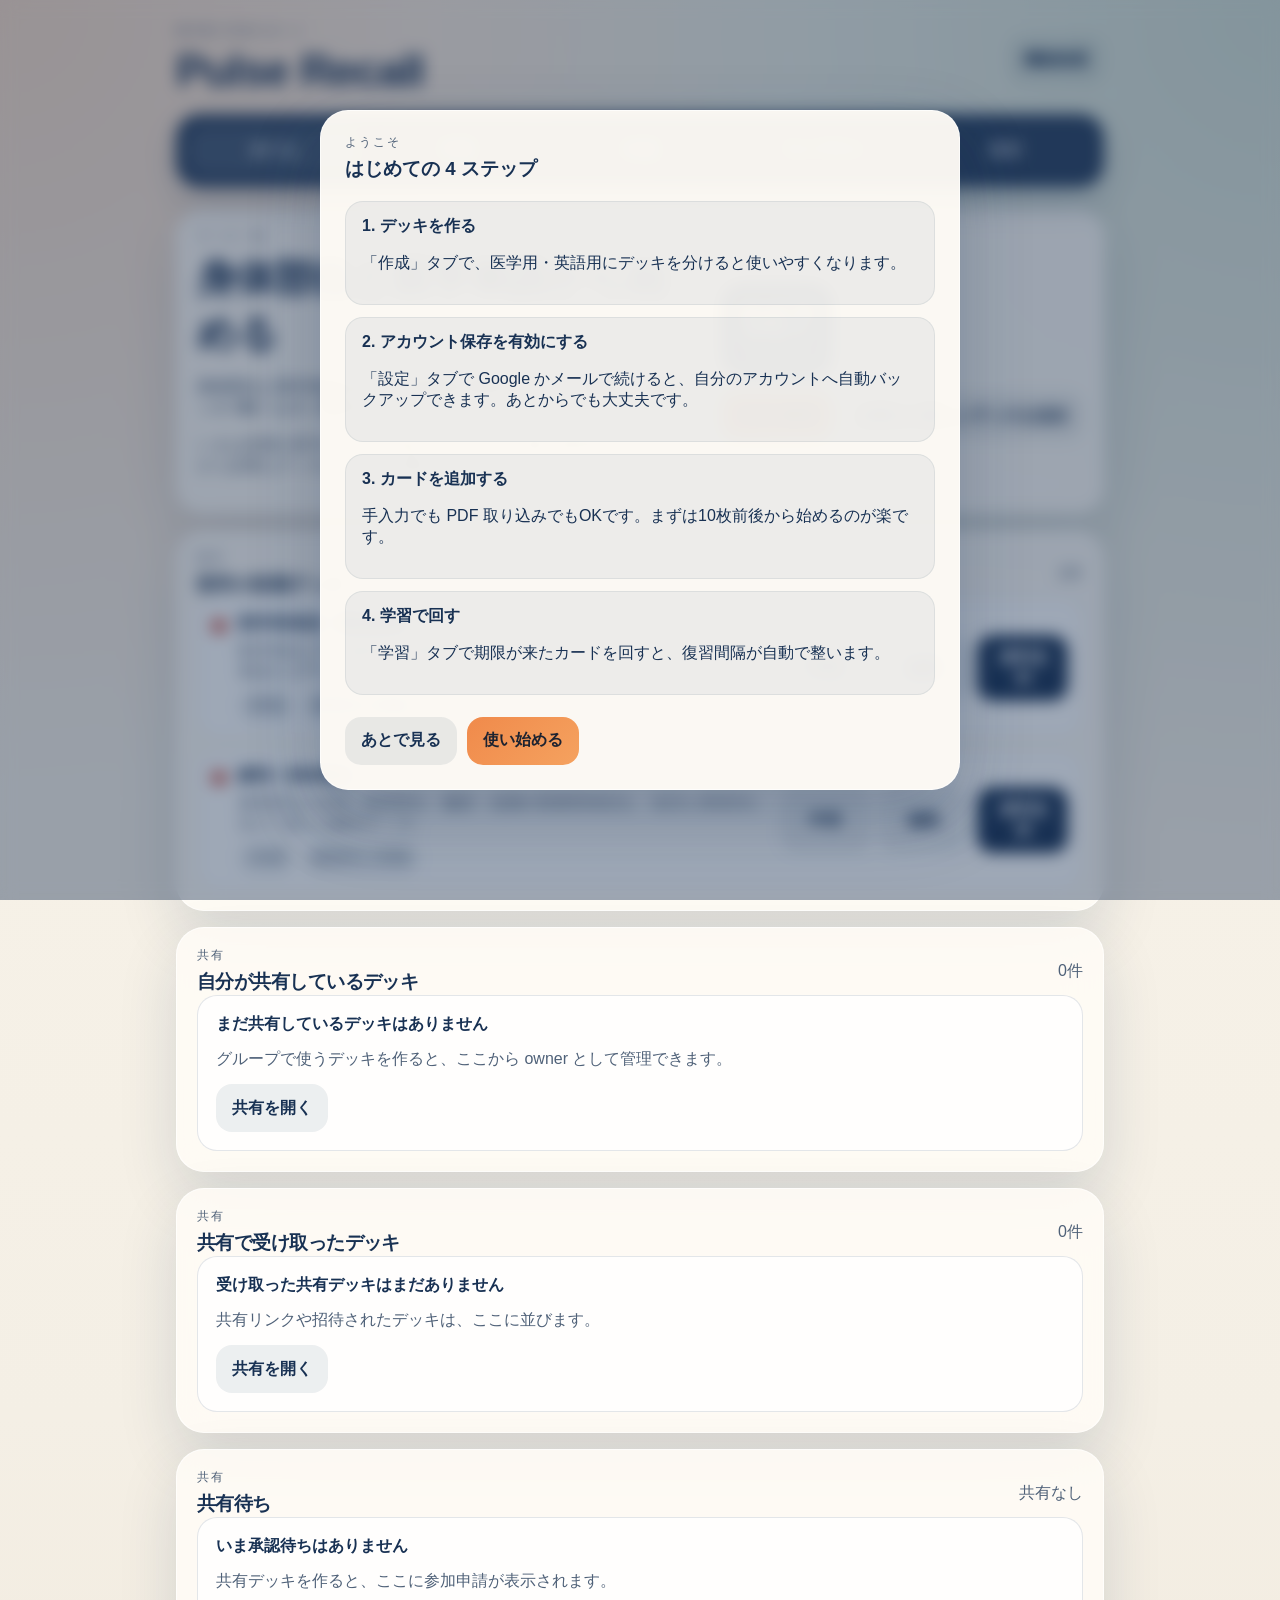
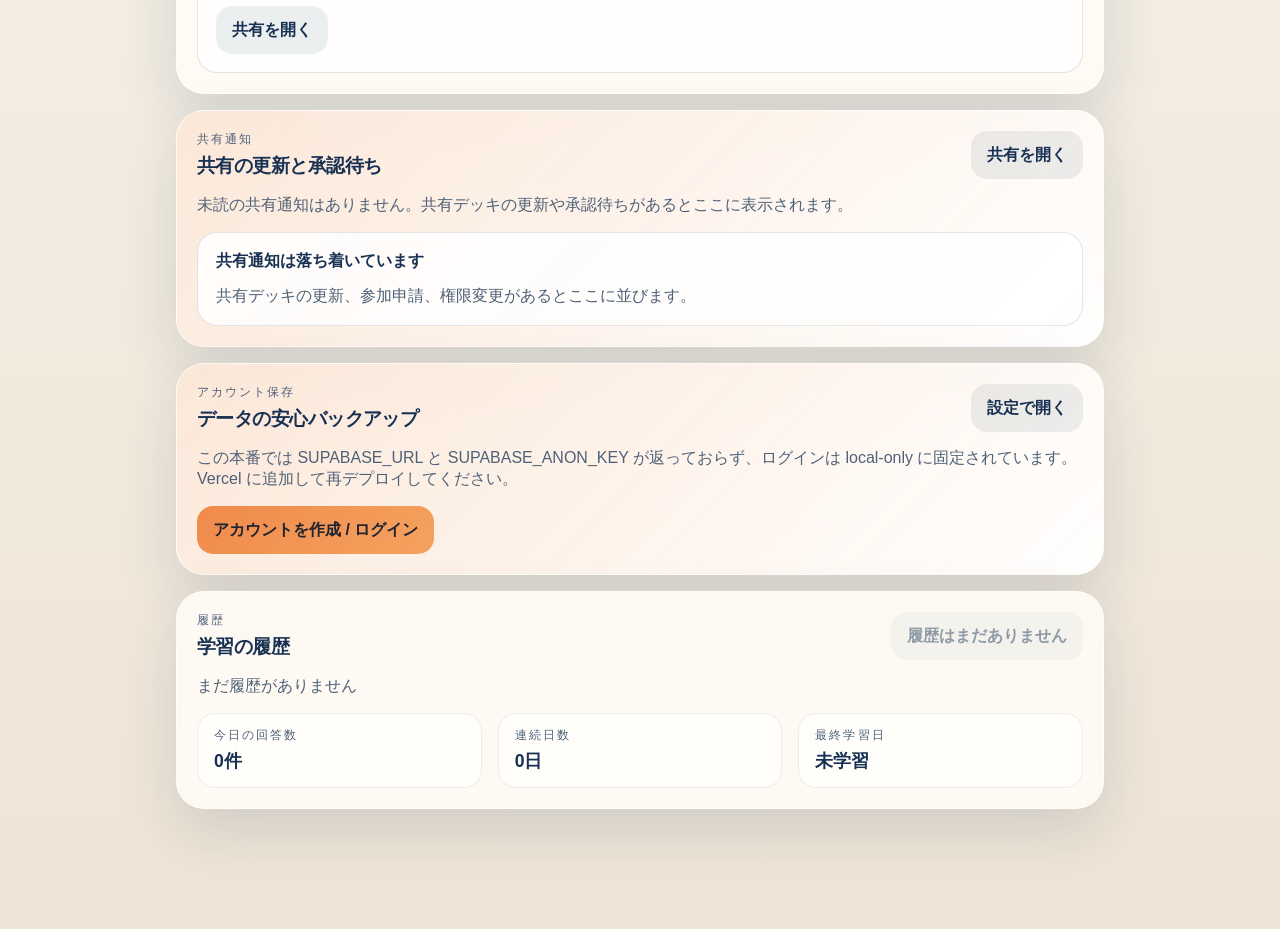
==== index.html @ 7c753c03 "Add medical term intro starter deck" ====
<!doctype html>
<html lang="ja">
  <head>
    <meta charset="utf-8" />
    <meta name="viewport" content="width=device-width, initial-scale=1, viewport-fit=cover" />
    <meta name="theme-color" content="#183153" />
    <meta name="mobile-web-app-capable" content="yes" />
    <meta name="apple-mobile-web-app-capable" content="yes" />
    <meta name="apple-mobile-web-app-title" content="Pulse Recall" />
    <meta name="apple-mobile-web-app-status-bar-style" content="black-translucent" />
    <meta name="application-name" content="Pulse Recall" />
    <meta name="robots" content="index,follow,max-image-preview:large" />
    <meta name="google-site-verification" content="yB_P683yh1jK0fufhmPcY9-cGy1gdYH9QJHF6ogSue8" />
    <meta
      name="description"
      content="医学部の解剖学習と医療英単語の導入をiPhoneでも進めやすい、暗記カード型のWebアプリです。身体部位と医学単語の初期デッキから、復習・資料整理・共有をまとめて管理できます。"
    />
    <link rel="canonical" href="https://pulse-recall.vercel.app/" />
    <meta property="og:type" content="website" />
    <meta property="og:url" content="https://pulse-recall.vercel.app/" />
    <meta property="og:title" content="Pulse Recall | 医学部学習アプリ" />
    <meta
      property="og:description"
      content="医学部の解剖学習と医療英単語の導入をiPhoneでも進めやすい、暗記カード型のWebアプリです。身体部位と医学単語の初期デッキから、復習・資料整理・共有をまとめて管理できます。"
    />
    <meta property="og:image" content="https://pulse-recall.vercel.app/assets/icon-512.png" />
    <meta name="twitter:card" content="summary" />
    <meta name="twitter:url" content="https://pulse-recall.vercel.app/" />
    <meta name="twitter:title" content="Pulse Recall | 医学部学習アプリ" />
    <meta
      name="twitter:description"
      content="医学部の解剖学習と医療英単語の導入をiPhoneでも進めやすい、暗記カード型のWebアプリです。身体部位と医学単語の初期デッキから、復習・資料整理・共有をまとめて管理できます。"
    />
    <title>Pulse Recall | 医学部学習アプリ</title>
    <link rel="manifest" href="manifest.webmanifest" />
    <link rel="icon" href="assets/icon.svg" type="image/svg+xml" />
    <link rel="apple-touch-icon" href="assets/apple-touch-icon.png" />
    <link rel="stylesheet" href="styles.css" />
  </head>
  <body>
    <div class="app-shell">
      <header class="topbar">
        <div>
          <p class="eyebrow">医学部 学習サポート</p>
          <h1>Pulse Recall</h1>
        </div>
        <button class="ghost-button topbar-search-button" id="openFeatureSearchButton" type="button">機能検索</button>
      </header>

      <main class="page">
        <nav class="tabbar" aria-label="メインナビゲーション">
          <button class="tab is-active" data-section="dashboard" type="button">ホーム</button>
          <button class="tab" data-section="study" type="button">学習</button>
          <button class="tab" data-section="manage" type="button">作成</button>
          <button class="tab" data-section="assistant" type="button">ライブラリ</button>
          <button class="tab" data-section="settings" type="button">設定</button>
        </nav>

        <section class="content is-active" id="dashboard">
          <section class="panel board-hero">
            <div>
              <p class="eyebrow">デッキ一覧</p>
              <h2 id="heroTitle">身体部位と医学単語から始める</h2>
              <p id="heroText">
                最初は身体部位の名称と医学単語入門の2デッキを中心に、解剖と医療英単語の基礎を迷わず回せる形にしています。
              </p>
              <p class="muted" id="quickSummary">
                まずは身体部位と医学単語を復習し、必要になったときだけ自分で新しいデッキを追加できます。
              </p>
            </div>
            <div class="board-hero-side">
              <div class="hero-metric compact">
                <span id="dueCount">0</span>
                <small>復習待ち</small>
              </div>
              <div class="button-row board-hero-actions">
                <button class="primary-button" id="startReviewButton" type="button">今日の復習</button>
                <button class="ghost-button" id="homeCreateDeckButton" type="button">必要なら新しいデッキを追加</button>
              </div>
            </div>
          </section>

          <section class="panel">
            <div class="section-heading">
              <div>
                <p class="eyebrow">医学</p>
                <h3>医学の初期デッキ</h3>
              </div>
              <span class="muted" id="medicalDeckCount">0件</span>
            </div>
            <div class="stack-list board-deck-list" id="medicalDeckList"></div>
          </section>

          <section class="panel" id="generalDeckSection" hidden>
            <div class="section-heading">
              <div>
                <p class="eyebrow">その他</p>
                <h3>あとから追加したデッキ</h3>
              </div>
              <span class="muted" id="generalDeckCount">0件</span>
            </div>
            <div class="stack-list board-deck-list" id="generalDeckList"></div>
          </section>

          <section class="panel">
            <div class="section-heading">
              <div>
                <p class="eyebrow">共有</p>
                <h3>自分が共有しているデッキ</h3>
              </div>
              <span class="muted" id="ownedSharedDeckCount">0件</span>
            </div>
            <div class="stack-list board-deck-list" id="ownedSharedDeckList"></div>
          </section>

          <section class="panel">
            <div class="section-heading">
              <div>
                <p class="eyebrow">共有</p>
                <h3>共有で受け取ったデッキ</h3>
              </div>
              <span class="muted" id="joinedSharedDeckCount">0件</span>
            </div>
            <div class="stack-list board-deck-list" id="joinedSharedDeckList"></div>
          </section>

          <section class="panel">
            <div class="section-heading">
              <div>
                <p class="eyebrow">共有</p>
                <h3>共有待ち</h3>
              </div>
              <span class="muted" id="pendingShareLabel">共有なし</span>
            </div>
            <div class="stack-list" id="pendingShareList"></div>
          </section>

          <section class="panel tip-card" id="homeShareNotificationPanel">
            <div class="section-heading">
              <div>
                <p class="eyebrow">共有通知</p>
                <h3>共有の更新と承認待ち</h3>
              </div>
              <button class="ghost-button" data-open-share-panel="true" type="button">共有を開く</button>
            </div>
            <p class="muted" id="homeShareNotificationStatus">
              共有デッキの更新や参加申請は、ここからすぐ確認できます。
            </p>
            <div class="stack-list" id="homeShareNotificationList"></div>
          </section>

          <section class="panel tip-card" id="homeBackupPanel">
            <div class="section-heading">
              <div>
                <p class="eyebrow">アカウント保存</p>
                <h3>データの安心バックアップ</h3>
              </div>
              <button class="ghost-button" data-open-account-backup="true" type="button">設定で開く</button>
            </div>
            <p class="muted" id="homeBackupStatus">
              まだアカウント保存は有効になっていません。必要なときだけログインして、自分のアカウントへバックアップできます。
            </p>
            <div class="button-row" id="homeBackupActions"></div>
          </section>

          <section class="panel compact-history-card">
            <div class="section-heading">
              <div>
                <p class="eyebrow">履歴</p>
                <h3>学習の履歴</h3>
              </div>
              <button class="ghost-button" id="toggleHistoryDetailsButton" type="button">詳しく見る</button>
            </div>
            <p class="muted" id="historySummary">まだ履歴がありません</p>
            <div class="action-grid compact-history-grid" id="historyCompactList"></div>
            <div id="historyDetailsPanel" hidden>
              <div class="history-chart" id="historyChart" aria-label="7日間の学習履歴"></div>
              <div class="history-breakdown" id="historyBreakdown"></div>
            </div>
          </section>
        </section>

        <section class="content" id="study">
          <div class="panel">
            <div class="section-heading">
              <div>
                <p class="eyebrow">復習キュー</p>
                <h3>学習モード</h3>
              </div>
              <div class="button-row study-header-actions">
                <label class="inline-select">
                  <span>対象</span>
                  <select id="studyDeckFilter"></select>
                </label>
                <button class="ghost-button" id="studyQuickCaptureButton" type="button">クイック追加</button>
              </div>
            </div>
            <section class="subpanel study-quick-panel" id="studyQuickPanel">
              <div class="section-heading">
                <div>
                  <p class="eyebrow">高速学習</p>
                  <h4>今日のおすすめセッション</h4>
                </div>
              </div>
              <p class="muted" id="studyQuickSummary">
                5分だけ回す、ミスだけ潰す、4択で流す、のような短い導線からすぐ始められます。
              </p>
              <div class="button-row" id="studyMinuteNav">
                <button class="chip-button is-active" data-study-minutes="5" type="button">5分</button>
                <button class="chip-button" data-study-minutes="10" type="button">10分</button>
                <button class="chip-button" data-study-minutes="20" type="button">20分</button>
              </div>
              <div class="action-grid" id="studyQuickActionGrid"></div>
            </section>
            <section class="subpanel">
              <div class="section-heading">
                <div>
                  <p class="eyebrow">詳細モード</p>
                  <h4>出題形式を細かく選ぶ</h4>
                </div>
              </div>
              <p class="muted">
                復習、小テスト、4択クイズを個別に切り替えたいときは、ここから詳細に設定できます。
              </p>
              <div class="button-row" id="studyModeNav">
                <button class="chip-button is-active" data-study-mode="review" type="button">復習</button>
                <button class="chip-button" data-study-mode="test" type="button">小テスト</button>
                <button class="chip-button" data-study-mode="choice" type="button">4択クイズ</button>
              </div>
              <div class="filter-grid study-config-grid">
                <label class="inline-select">
                  <span>問題数</span>
                  <input id="studySessionSizeInput" type="number" min="3" max="20" value="8" />
                </label>
                <article class="subpanel">
                  <p class="eyebrow">現在の設定</p>
                  <p class="muted" id="studyModeSummary">まずは復習モードから始められます。</p>
                </article>
                <div class="button-row align-end">
                  <button class="primary-button" id="startStudySessionButton" type="button" hidden>セッションを作る</button>
                </div>
              </div>
            </section>
            <section class="subpanel ai-study-panel" id="aiStudyPanel">
              <div class="section-heading">
                <div>
                  <p class="eyebrow">AI補助</p>
                  <h4>AIで高精度な問題案を作る</h4>
                </div>
                <button class="ghost-button" id="generateAiStudyButton" type="button">AIで高精度生成</button>
              </div>
              <p class="muted" id="aiStudyStatus">
                小テストや4択クイズのときだけ、選択中のデッキや弱点リストからAIで問題案を作れます。
              </p>
              <div class="form-actions" id="aiStudyActions">
                <button class="primary-button" id="startAiStudyButton" type="button" hidden>この問題で開始</button>
                <button class="ghost-button" id="saveAiStudyCardsButton" type="button" hidden>カード候補化</button>
                <button class="ghost-button" id="clearAiStudyButton" type="button" hidden>破棄</button>
              </div>
              <div id="aiStudyPreview" class="library-list"></div>
            </section>
            <div class="action-grid" id="studySmartListGrid"></div>
          </div>

          <div class="study-layout">
            <section class="flashcard-panel panel">
              <div id="emptyState" class="empty-state">
                <p class="eyebrow" id="emptyStateEyebrow">いまは空き時間</p>
                <h3 id="emptyStateTitle">今は復習待ちのカードがありません</h3>
                <p id="emptyStateText">カードを追加するか、時間を置いてから再度チェックしてください。</p>
              </div>

              <article id="flashcard" class="flashcard is-hidden" aria-live="polite">
                <div class="flashcard-side">
                  <p class="flashcard-label">問題</p>
                  <h3 id="cardFront"></h3>
                  <div class="media-gallery" id="cardFrontMedia" hidden></div>
                  <p class="flashcard-meta" id="cardDeckName"></p>
                  <p class="flashcard-hint" id="cardTopic"></p>
                  <div class="pill-row" id="cardTags"></div>
                </div>
                <div class="flashcard-side answer-area" id="answerArea">
                  <p class="flashcard-label">答え</p>
                  <p id="cardBack"></p>
                  <p class="flashcard-hint" id="cardHint"></p>
                  <p class="flashcard-note" id="cardNote"></p>
                  <p class="flashcard-example" id="cardExample"></p>
                  <div class="media-gallery" id="cardBackMedia" hidden></div>
                </div>
              </article>

              <article id="shortQuizCard" class="flashcard is-hidden" aria-live="polite">
                <div class="flashcard-side">
                  <p class="flashcard-label">小テスト</p>
                  <h3 id="shortQuizFront"></h3>
                  <div class="media-gallery" id="shortQuizFrontMedia" hidden></div>
                  <p class="flashcard-meta" id="shortQuizMeta"></p>
                  <p class="flashcard-hint" id="shortQuizTopic"></p>
                  <div class="pill-row" id="shortQuizTags"></div>
                </div>
                <div class="flashcard-side">
                  <label class="stack-form">
                    <span>自分の答え</span>
                    <textarea
                      id="shortQuizAnswerInput"
                      rows="5"
                      maxlength="320"
                      placeholder="思い出せる範囲で答えを書いてから、答え確認へ進みます"
                    ></textarea>
                  </label>
                </div>
                <div class="flashcard-side answer-area is-hidden" id="shortQuizAnswerArea">
                  <p class="flashcard-label">模範解答</p>
                  <p id="shortQuizBack"></p>
                  <p class="flashcard-hint" id="shortQuizHint"></p>
                  <p class="flashcard-note" id="shortQuizNote"></p>
                  <p class="flashcard-example" id="shortQuizExample"></p>
                  <div class="media-gallery" id="shortQuizBackMedia" hidden></div>
                </div>
              </article>

              <article id="choiceQuizCard" class="flashcard is-hidden" aria-live="polite">
                <div class="flashcard-side">
                  <p class="flashcard-label">4択クイズ</p>
                  <h3 id="choiceQuizFront"></h3>
                  <div class="media-gallery" id="choiceQuizFrontMedia" hidden></div>
                  <p class="flashcard-meta" id="choiceQuizMeta"></p>
                  <p class="flashcard-hint" id="choiceQuizTopic"></p>
                  <div class="pill-row" id="choiceQuizTags"></div>
                </div>
                <div class="flashcard-side">
                  <div class="quiz-options" id="choiceQuizOptions"></div>
                </div>
                <div class="flashcard-side answer-area is-hidden" id="choiceQuizAnswerArea">
                  <p class="flashcard-label">答えと解説</p>
                  <p id="choiceQuizBack"></p>
                  <p class="flashcard-hint" id="choiceQuizHint"></p>
                  <p class="flashcard-note" id="choiceQuizNote"></p>
                  <p class="flashcard-example" id="choiceQuizExample"></p>
                  <div class="media-gallery" id="choiceQuizBackMedia" hidden></div>
                </div>
              </article>

              <div class="study-actions">
                <button class="secondary-button" id="toggleAnswerButton" type="button">答えを見る</button>
                <button class="secondary-button" id="shortQuizRevealButton" type="button" hidden>答えを確認</button>
                <button class="secondary-button" id="shortQuizNextButton" type="button" hidden>次の問題へ</button>
                <button class="secondary-button" id="choiceQuizNextButton" type="button" hidden>次の問題へ</button>
              </div>
            </section>

            <section class="panel">
              <div id="reviewFeedbackPanel">
                <p class="eyebrow">回答</p>
                <h3>覚え具合を記録</h3>
                <div class="rating-grid">
                  <button class="rating danger" data-rating="again" type="button">忘れた</button>
                  <button class="rating caution" data-rating="hard" type="button">あいまい</button>
                  <button class="rating success" data-rating="good" type="button">覚えた</button>
                </div>
                <p class="muted" id="studyProgress">カードを選んで学習を始めます。</p>
              </div>

              <div id="shortQuizFeedbackPanel" hidden>
                <p class="eyebrow">採点</p>
                <h3>自己採点で弱点へ戻す</h3>
                <div class="rating-grid">
                  <button class="rating danger" data-short-quiz-grade="again" type="button">不正解</button>
                  <button class="rating caution" data-short-quiz-grade="hard" type="button">惜しい</button>
                  <button class="rating success" data-short-quiz-grade="good" type="button">正解</button>
                </div>
                <p class="muted" id="shortQuizProgress">答えを確認したあとに採点できます。</p>
              </div>

              <div id="choiceQuizFeedbackPanel" hidden>
                <p class="eyebrow">4択結果</p>
                <h3>選択結果を確認</h3>
                <p class="muted" id="choiceQuizStatus">4択を選ぶと、正解と解説がここに出ます。</p>
                <p class="muted" id="choiceQuizScore">まだ回答していません。</p>
              </div>
            </section>
          </div>
        </section>

        <section class="content" id="manage">
          <div class="panel section-heading">
            <div>
              <p class="eyebrow">作成</p>
              <h3>作成と共有</h3>
            </div>
            <div class="button-row" id="createNav">
              <button class="chip-button" data-create-mode="quick" type="button">クイック追加</button>
              <button class="chip-button" data-create-mode="bulk" type="button">一括入力</button>
              <button class="chip-button" data-create-mode="edit" type="button">編集</button>
              <button class="chip-button is-active" data-create-mode="deck" type="button">デッキ</button>
              <button class="chip-button" data-create-mode="card" type="button">詳細カード</button>
              <button class="chip-button" data-create-mode="import" type="button">PDF取り込み</button>
              <button class="chip-button" data-create-mode="locator" type="button">過去問参照</button>
              <button class="chip-button" data-create-mode="share" type="button">共有</button>
            </div>
          </div>

          <section class="panel">
            <div class="section-heading">
              <div>
                <p class="eyebrow">プリセット</p>
                <h3>おすすめの作成プリセット</h3>
              </div>
            </div>
            <div class="button-row">
              <button class="ghost-button" data-template="medical-diff" type="button">症候→鑑別</button>
            </div>
          </section>

          <section class="panel tip-card" id="createGuidePanel">
            <div class="section-heading">
              <div>
                <p class="eyebrow">ナビ</p>
                <h3 id="createGuideTitle">この画面でやること</h3>
              </div>
            </div>
            <p class="muted" id="createGuideSummary">いま開いている作成モードに合わせて、迷わず進められる手順を表示します。</p>
            <div class="stack-list" id="createGuideSteps"></div>
            <div class="button-row" id="createGuideActions"></div>
          </section>

          <section class="panel create-panel" id="createQuickPanel">
            <div class="section-heading">
              <div>
                <p class="eyebrow">クイック追加</p>
                <h3>短時間でカードを追加する</h3>
              </div>
            </div>
            <p class="muted" id="quickCaptureStatus">
              問題、答え、画像、タグだけで素早く保存できます。保存後もデッキ文脈を維持して続けて追加できます。
            </p>
            <form id="quickCaptureForm" class="stack-form">
              <label>
                <span>デッキ</span>
                <select id="quickCaptureDeckId" name="quickCaptureDeckId" required></select>
              </label>
              <label>
                <span>問題</span>
                <textarea id="quickCaptureFrontInput" name="quickCaptureFront" rows="2" maxlength="160" placeholder="表に出す内容"></textarea>
              </label>
              <section class="media-input-panel">
                <div class="section-heading compact">
                  <div>
                    <p class="eyebrow">表の画像</p>
                    <h5>写真・図・表を追加</h5>
                  </div>
                  <span class="meta-pill">最大4枚 / 1枚8MB</span>
                </div>
                <label class="file-drop-zone">
                  <span>画像を選ぶ</span>
                  <input id="quickCaptureFrontMediaInput" type="file" accept="image/*" multiple />
                </label>
                <div class="media-upload-status" id="quickCaptureFrontMediaStatus">必要なら図や写真を問題側に追加できます。</div>
                <div class="media-editor-list" id="quickCaptureFrontMediaList"></div>
              </section>
              <label>
                <span>答え</span>
                <textarea id="quickCaptureBackInput" name="quickCaptureBack" rows="3" maxlength="240" placeholder="裏面の内容"></textarea>
              </label>
              <section class="media-input-panel">
                <div class="section-heading compact">
                  <div>
                    <p class="eyebrow">裏の画像</p>
                    <h5>答えと一緒に見せる画像</h5>
                  </div>
                  <span class="meta-pill">最大4枚 / 1枚8MB</span>
                </div>
                <label class="file-drop-zone">
                  <span>画像を選ぶ</span>
                  <input id="quickCaptureBackMediaInput" type="file" accept="image/*" multiple />
                </label>
                <div class="media-upload-status" id="quickCaptureBackMediaStatus">解剖図、表、症例画像などを裏側へ追加できます。</div>
                <div class="media-editor-list" id="quickCaptureBackMediaList"></div>
              </section>
              <label>
                <span>タグ</span>
                <input id="quickCaptureTagsInput" name="quickCaptureTags" maxlength="120" placeholder="解剖, 身体部位, 必修" />
              </label>
              <div class="form-actions">
                <button class="primary-button" id="quickCaptureSaveNextButton" data-quick-submit="next" type="submit">保存して次へ</button>
                <button class="ghost-button" id="quickCaptureSaveButton" data-quick-submit="save" type="submit">保存</button>
                <button class="ghost-button" id="quickCaptureResetButton" type="button">入力をクリア</button>
              </div>
            </form>
          </section>

          <section class="panel create-panel" id="createBulkPanel">
            <div class="section-heading">
              <div>
                <p class="eyebrow">一括入力</p>
                <h3>貼り付けテキストから候補を作る</h3>
              </div>
            </div>
            <p class="muted" id="bulkInputStatus">
              Q/A、箇条書き、番号付きメモを貼り付けると、候補レビューへまとめて送れます。
            </p>
            <form id="bulkInputForm" class="stack-form">
              <label>
                <span>保存先デッキ</span>
                <select id="bulkTargetDeckId" name="bulkTargetDeckId"></select>
              </label>
              <label>
                <span>学習トラック</span>
                <select id="bulkFocusInput" name="bulkFocusInput">
                  <option value="medical">医学</option>
                  <option value="english">英語</option>
                  <option value="general">汎用</option>
                </select>
              </label>
              <label>
                <span>新しいデッキ名</span>
                <input id="bulkDeckNameInput" name="bulkDeckNameInput" maxlength="60" placeholder="講義メモ / 口頭試問メモ / 英語ノート" />
              </label>
              <label>
                <span>分野</span>
                <input id="bulkSubjectInput" name="bulkSubjectInput" maxlength="60" placeholder="解剖 / 身体部位 / 生理" />
              </label>
              <label>
                <span>貼り付けテキスト</span>
                <textarea
                  id="bulkInputText"
                  name="bulkInputText"
                  rows="10"
                  maxlength="24000"
                  placeholder="Q: ネフローゼ症候群の4徴は？&#10;A: 高度蛋白尿、低アルブミン血症、浮腫、高脂血症。&#10;&#10;1. 僧帽弁: 左心房と左心室の間&#10;2. 三尖弁: 右心房と右心室の間"
                ></textarea>
              </label>
              <div class="form-actions">
                <button class="primary-button" id="bulkInputAnalyzeButton" type="submit">候補レビューへ送る</button>
              </div>
            </form>
          </section>

          <section class="panel create-panel" id="createEditPanel">
            <div class="section-heading">
              <div>
                <p class="eyebrow">編集ワークスペース</p>
                <h3 id="editWorkspaceTitle">デッキを編集する</h3>
              </div>
              <label class="inline-select">
                <span>対象デッキ</span>
                <select id="editDeckSelect"></select>
              </label>
            </div>
            <p class="muted" id="editWorkspaceStatus">
              ホームの各デッキから直接入り、名前変更やカード編集をまとめて行えます。
            </p>
            <div class="action-grid" id="editWorkspaceSummary"></div>
            <div class="button-row" id="editSubviewNav">
              <button class="chip-button is-active" data-edit-subview="deck" type="button">デッキ情報</button>
              <button class="chip-button" data-edit-subview="cards" type="button">カード一覧</button>
            </div>

            <article class="library-card" id="editWorkspaceEmpty" hidden>
              <h4>編集できるデッキがありません</h4>
              <p class="muted">ローカルデッキか、owner / editor 権限の共有デッキを選ぶと編集できます。</p>
            </article>

            <section class="subpanel" id="editDeckSubview">
              <p class="eyebrow">デッキ情報</p>
              <h4>このデッキの名前や説明を変える</h4>
              <form id="editDeckForm" class="stack-form">
                <input id="editDeckIdInput" name="editDeckId" type="hidden" />
                <label>
                  <span>デッキ名</span>
                  <input id="editDeckName" name="editDeckName" maxlength="40" placeholder="解剖・生理 / Medical English / 読解" required />
                </label>
                <label>
                  <span>学習トラック</span>
                  <select id="editDeckFocus" name="editDeckFocus">
                    <option value="medical">医学</option>
                    <option value="english">英語</option>
                    <option value="general">汎用</option>
                  </select>
                </label>
                <label>
                  <span>分野</span>
                  <input id="editDeckSubject" name="editDeckSubject" maxlength="60" placeholder="解剖 / 身体部位 / 生理" />
                </label>
                <label>
                  <span>説明</span>
                  <textarea id="editDeckDescription" name="editDeckDescription" rows="3" maxlength="120" placeholder="用途やテーマを短く書く"></textarea>
                </label>
                <section class="subpanel compact-form-panel">
                  <p class="eyebrow">作成デフォルト</p>
                  <h5>このデッキで新規カードを作るときの初期値</h5>
                  <label>
                    <span>既定の分野</span>
                    <input id="editDeckDefaultTopic" name="editDeckDefaultTopic" maxlength="60" placeholder="解剖 / 病理 / 語彙 / 読解" />
                  </label>
                  <label>
                    <span>既定タグ</span>
                    <input id="editDeckDefaultTags" name="editDeckDefaultTags" maxlength="120" placeholder="解剖, 身体部位, 必修" />
                  </label>
                  <label>
                    <span>問題文テンプレ</span>
                    <input id="editDeckFrontTemplate" name="editDeckFrontTemplate" maxlength="80" placeholder="例: ○○とは？ / 画像の部位名は？" />
                  </label>
                  <label>
                    <span>答えテンプレ</span>
                    <input id="editDeckBackTemplate" name="editDeckBackTemplate" maxlength="80" placeholder="例: 定義を短く / 鑑別の要点を一言で" />
                  </label>
                  <label>
                    <span>カードスタイル</span>
                    <select id="editDeckPreferredCardStyle" name="editDeckPreferredCardStyle">
                      <option value="balanced">文字と画像をバランスよく使う</option>
                      <option value="text-first">文字を主役にする</option>
                      <option value="image-first">画像を主役にする</option>
                    </select>
                  </label>
                </section>
                <div class="form-actions">
                  <button class="primary-button" id="editDeckSubmitButton" type="submit">変更を保存</button>
                  <button class="ghost-button" id="resetEditDeckButton" type="button">入力を戻す</button>
                  <button class="ghost-button danger-button" id="deleteEditDeckButton" type="button">このデッキを削除</button>
                </div>
              </form>
            </section>

            <section class="subpanel" id="editCardsSubview" hidden>
              <div class="section-heading">
                <div>
                  <p class="eyebrow">カード一覧</p>
                  <h4 id="editCardsTitle">このデッキのカードを編集する</h4>
                </div>
                <div class="button-row">
                  <button class="primary-button" id="editCardCreateButton" type="button">このデッキへカード追加</button>
                  <button class="ghost-button" id="editCardQuickAddButton" type="button">このデッキへ連続追加</button>
                </div>
              </div>
              <label class="stack-form">
                <span>カード検索</span>
                <input id="editCardSearchInput" type="search" maxlength="80" placeholder="問題 / 答え / テーマ / タグ で検索" />
              </label>
              <article class="library-card" id="editCardEditorCard">
                <p class="eyebrow">カード編集</p>
                <h4 id="editCardEditorTitle">このデッキにカードを追加</h4>
                <p class="muted" id="editCardEditorStatus">必要なカードを手入力で追加したり、既存カードを選んで修正できます。</p>
                <form id="editCardForm" class="stack-form">
                  <input id="editCardIdInput" name="editCardId" type="hidden" />
                  <label>
                    <span>問題</span>
                    <textarea id="editCardFrontInput" name="editCardFront" rows="2" maxlength="160" placeholder="表に出す内容"></textarea>
                  </label>
                  <section class="media-input-panel">
                    <div class="section-heading compact">
                      <div>
                        <p class="eyebrow">表の画像</p>
                        <h5>写真・図・表を追加</h5>
                      </div>
                      <span class="meta-pill">最大4枚 / 1枚8MB</span>
                    </div>
                    <label class="file-drop-zone">
                      <span>画像を選ぶ</span>
                      <input id="editCardFrontMediaInput" type="file" accept="image/*" multiple />
                    </label>
                    <div class="media-upload-status" id="editCardFrontMediaStatus">iPhone の写真ライブラリやカメラから画像を追加できます。</div>
                    <div class="media-editor-list" id="editCardFrontMediaList"></div>
                  </section>
                  <label>
                    <span>答え</span>
                    <textarea id="editCardBackInput" name="editCardBack" rows="3" maxlength="240" placeholder="裏面の内容"></textarea>
                  </label>
                  <section class="media-input-panel">
                    <div class="section-heading compact">
                      <div>
                        <p class="eyebrow">裏の画像</p>
                        <h5>答えと一緒に見せる画像</h5>
                      </div>
                      <span class="meta-pill">最大4枚 / 1枚8MB</span>
                    </div>
                    <label class="file-drop-zone">
                      <span>画像を選ぶ</span>
                      <input id="editCardBackMediaInput" type="file" accept="image/*" multiple />
                    </label>
                    <div class="media-upload-status" id="editCardBackMediaStatus">解剖図、症例写真、表などを答え側へ載せられます。</div>
                    <div class="media-editor-list" id="editCardBackMediaList"></div>
                  </section>
                  <label>
                    <span>補足</span>
                    <input id="editCardHintInput" name="editCardHint" maxlength="80" placeholder="例文や覚え方のヒント" />
                  </label>
                  <label>
                    <span>分野 / テーマ</span>
                    <input id="editCardTopicInput" name="editCardTopic" maxlength="60" placeholder="解剖 / 病理 / 語彙 / 読解" />
                  </label>
                  <label>
                    <span>タグ</span>
                    <input id="editCardTagsInput" name="editCardTags" maxlength="120" placeholder="解剖, 身体部位, 必修" />
                  </label>
                  <label>
                    <span>臨床ポイント / 語法メモ</span>
                    <textarea id="editCardNoteInput" name="editCardNote" rows="3" maxlength="220" placeholder="重要な関連知識や使い分けを記録"></textarea>
                  </label>
                  <label>
                    <span>例文 / 症例メモ</span>
                    <textarea id="editCardExampleInput" name="editCardExample" rows="3" maxlength="220" placeholder="例文や症例ベースの覚え方"></textarea>
                  </label>
                  <div class="form-actions">
                    <button class="primary-button" id="editCardSubmitButton" type="submit">カードを保存</button>
                    <button class="ghost-button" id="cancelEditWorkspaceCardButton" type="button" hidden>編集をやめる</button>
                  </div>
                </form>
              </article>
              <div class="stack-list" id="editCardList"></div>
            </section>
          </section>

          <section class="panel create-panel is-active" id="createDeckPanel">
            <p class="eyebrow">デッキ作成</p>
            <h3 id="deckFormTitle">デッキを作る</h3>
            <form id="deckForm" class="stack-form">
              <input id="deckIdInput" name="deckId" type="hidden" />
              <label>
                <span>デッキ名</span>
                <input id="deckName" name="deckName" maxlength="40" placeholder="解剖・生理 / Medical English / 読解" required />
              </label>
              <label>
                <span>学習トラック</span>
                <select id="deckFocus" name="deckFocus">
                  <option value="medical">医学</option>
                  <option value="english">英語</option>
                  <option value="general">汎用</option>
                </select>
              </label>
              <label>
                <span>分野</span>
                <input id="deckSubject" name="deckSubject" maxlength="60" placeholder="解剖 / 身体部位 / 生理" />
              </label>
              <label>
                <span>説明</span>
                <textarea id="deckDescription" name="deckDescription" rows="3" maxlength="120" placeholder="用途やテーマを短く書く"></textarea>
              </label>
              <section class="subpanel compact-form-panel">
                <p class="eyebrow">作成デフォルト</p>
                <h5>このデッキで新規カードを作るときの初期値</h5>
                <label>
                  <span>既定の分野</span>
                  <input id="deckDefaultTopic" name="deckDefaultTopic" maxlength="60" placeholder="解剖 / 病理 / 語彙 / 読解" />
                </label>
                <label>
                  <span>既定タグ</span>
                  <input id="deckDefaultTags" name="deckDefaultTags" maxlength="120" placeholder="解剖, 身体部位, 必修" />
                </label>
                <label>
                  <span>問題文テンプレ</span>
                  <input id="deckFrontTemplate" name="deckFrontTemplate" maxlength="80" placeholder="例: ○○とは？ / 画像の部位名は？" />
                </label>
                <label>
                  <span>答えテンプレ</span>
                  <input id="deckBackTemplate" name="deckBackTemplate" maxlength="80" placeholder="例: 定義を短く / 鑑別の要点を一言で" />
                </label>
                <label>
                  <span>カードスタイル</span>
                  <select id="deckPreferredCardStyle" name="deckPreferredCardStyle">
                    <option value="balanced">文字と画像をバランスよく使う</option>
                    <option value="text-first">文字を主役にする</option>
                    <option value="image-first">画像を主役にする</option>
                  </select>
                </label>
              </section>
              <div class="form-actions">
                <button class="primary-button" id="deckSubmitButton" type="submit">デッキを追加</button>
                <button class="ghost-button" id="cancelDeckEditButton" type="button" hidden>編集をやめる</button>
              </div>
            </form>
          </section>

          <section class="panel create-panel" id="createCardPanel">
            <p class="eyebrow">カード作成</p>
            <h3 id="cardFormTitle">カードを追加</h3>
            <form id="cardForm" class="stack-form">
              <input id="cardIdInput" name="cardId" type="hidden" />
              <label>
                <span>デッキ</span>
                <select id="cardDeckId" name="cardDeckId" required></select>
              </label>
              <label>
                <span>問題</span>
                <textarea id="cardFrontInput" name="cardFront" rows="2" maxlength="160" placeholder="表に出す内容"></textarea>
              </label>
              <section class="media-input-panel">
                <div class="section-heading compact">
                  <div>
                    <p class="eyebrow">表の画像</p>
                    <h5>写真・図・表を追加</h5>
                  </div>
                  <span class="meta-pill">最大4枚 / 1枚8MB</span>
                </div>
                <label class="file-drop-zone">
                  <span>画像を選ぶ</span>
                  <input id="cardFrontMediaInput" type="file" accept="image/*" multiple />
                </label>
                <div class="media-upload-status" id="cardFrontMediaStatus">画像だけのカードも作れます。本文と組み合わせると視覚暗記に向きます。</div>
                <div class="media-editor-list" id="cardFrontMediaList"></div>
              </section>
              <label>
                <span>答え</span>
                <textarea id="cardBackInput" name="cardBack" rows="3" maxlength="240" placeholder="裏面の内容"></textarea>
              </label>
              <section class="media-input-panel">
                <div class="section-heading compact">
                  <div>
                    <p class="eyebrow">裏の画像</p>
                    <h5>答えと一緒に見せる画像</h5>
                  </div>
                  <span class="meta-pill">最大4枚 / 1枚8MB</span>
                </div>
                <label class="file-drop-zone">
                  <span>画像を選ぶ</span>
                  <input id="cardBackMediaInput" type="file" accept="image/*" multiple />
                </label>
                <div class="media-upload-status" id="cardBackMediaStatus">表や写真を答え側に置いて、見比べながら暗記できます。</div>
                <div class="media-editor-list" id="cardBackMediaList"></div>
              </section>
              <label>
                <span>補足</span>
                <input id="cardHintInput" name="cardHint" maxlength="80" placeholder="例文や覚え方のヒント" />
              </label>
              <label>
                <span>分野 / テーマ</span>
                <input id="cardTopicInput" name="cardTopic" maxlength="60" placeholder="解剖 / 病理 / 語彙 / 読解" />
              </label>
              <label>
                <span>タグ</span>
                <input id="cardTagsInput" name="cardTags" maxlength="120" placeholder="解剖, 身体部位, 必修" />
              </label>
              <label>
                <span>臨床ポイント / 語法メモ</span>
                <textarea id="cardNoteInput" name="cardNote" rows="3" maxlength="220" placeholder="重要な関連知識や使い分けを記録"></textarea>
              </label>
              <label>
                <span>例文 / 症例メモ</span>
                <textarea id="cardExampleInput" name="cardExample" rows="3" maxlength="220" placeholder="例文や症例ベースの覚え方"></textarea>
              </label>
              <div class="form-actions">
                <button class="primary-button" id="cardSubmitButton" type="submit">カードを保存</button>
                <button class="ghost-button" id="cancelCardEditButton" type="button" hidden>編集をやめる</button>
              </div>
            </form>
          </section>

          <section class="panel import-panel create-panel" id="createImportPanel">
            <div class="section-heading">
              <div>
                <p class="eyebrow">自動取り込み</p>
                <h3>PDF から自動でデッキ化</h3>
              </div>
              <button class="ghost-button" id="clearImportDraftButton" type="button" hidden>候補を消す</button>
            </div>
            <p class="muted">
              講義資料や英語の本文を読み取り、カード候補をまとめて作成します。保存前に内容を確認できます。
            </p>
            <form id="importForm" class="stack-form">
              <label>
                <span>PDF / テキストファイル</span>
                <input id="importFileInput" name="importFile" type="file" accept=".pdf,.txt,.md,.text" multiple />
              </label>
              <div class="stack-list source-file-list" id="importFileList"></div>
              <label>
                <span>または本文を貼り付け</span>
                <textarea
                  id="importTextInput"
                  name="importText"
                  rows="5"
                  maxlength="24000"
                  placeholder="講義ノート、英語長文、要点メモを貼り付けても自動分析できます"
                ></textarea>
              </label>
              <label>
                <span>学習トラック</span>
                <select id="importFocus" name="importFocus">
                  <option value="medical">医学</option>
                  <option value="english">英語</option>
                  <option value="general">汎用</option>
                </select>
              </label>
              <label>
                <span>新しいデッキ名</span>
                <input id="importDeckName" name="importDeckName" maxlength="60" placeholder="腎生理講義 / Medical English Handout" />
              </label>
              <label>
                <span>分野</span>
                <input id="importSubject" name="importSubject" maxlength="60" placeholder="解剖 / 身体部位 / 症候" />
              </label>
              <label>
                <span>追加指示</span>
                <textarea
                  id="importInstructions"
                  name="importInstructions"
                  rows="3"
                  maxlength="240"
                  placeholder="例: 定義を優先して12枚、症候と病態の対応を中心に、英単語は例文付きで"
                ></textarea>
              </label>
              <label>
                <span>生成上限</span>
                <input id="importLimit" name="importLimit" type="number" min="4" max="30" value="12" />
              </label>
              <div class="form-actions">
                <button class="primary-button" id="analyzeImportButton" type="submit">資料を分析する</button>
                <button class="secondary-button" id="analyzeImportAiButton" data-import-engine="ai" type="submit">
                  AIで高精度生成
                </button>
                <button class="secondary-button" id="saveImportButton" type="button" hidden>この候補でデッキ作成</button>
              </div>
            </form>
            <div class="bulk-toolbar">
              <button class="ghost-button" id="selectAllImportButton" type="button">すべて選択</button>
              <button class="ghost-button" id="clearImportSelectionButton" type="button">選択解除</button>
              <button class="ghost-button danger-button" id="removeSelectedImportButton" type="button">選択を削除</button>
              <button class="ghost-button" id="dedupeImportButton" type="button">重複を統合</button>
              <label class="inline-input">
                <span>一括タグ</span>
                <input id="bulkImportTagsInput" type="text" maxlength="120" placeholder="必修, 循環, exam" />
              </label>
              <button class="ghost-button" id="applyImportTagsButton" type="button">タグ適用</button>
            </div>
            <p class="muted import-help" id="importStatus">
              PDF または本文を入れると、自動でカード候補を作成します。スキャンPDFは文字抽出できないことがあります。
            </p>
            <div id="importPreview" class="library-list"></div>
          </section>

          <section class="panel import-panel create-panel" id="createLocatorPanel">
            <div class="section-heading">
              <div>
                <p class="eyebrow">過去問参照</p>
                <h3>過去問とスライドを対応づける</h3>
              </div>
              <button class="ghost-button" id="clearQuestionMapButton" type="button" hidden>結果を消す</button>
            </div>
            <p class="muted">
              過去問PDFと講義スライドPDFを端末内だけで解析して、各設問がどのスライドのどの部分に近いかを候補表示します。
            </p>
            <form id="questionMapForm" class="stack-form">
              <div class="forms-grid">
                <section class="subpanel">
                  <p class="eyebrow">過去問</p>
                  <h4>設問を読み込む</h4>
                  <label>
                    <span>過去問 PDF / テキスト</span>
                    <input
                      id="questionMapQuestionFileInput"
                      name="questionMapQuestionFile"
                      type="file"
                      accept=".pdf,.txt,.md,.text"
                      multiple
                    />
                  </label>
                  <div class="stack-list source-file-list" id="questionMapQuestionFileList"></div>
                  <label>
                    <span>または本文を貼り付け</span>
                    <textarea
                      id="questionMapQuestionTextInput"
                      name="questionMapQuestionText"
                      rows="7"
                      maxlength="36000"
                      placeholder="過去問本文をそのまま貼り付けても解析できます"
                    ></textarea>
                  </label>
                </section>

                <section class="subpanel">
                  <p class="eyebrow">講義スライド</p>
                  <h4>参照先を読み込む</h4>
                  <label>
                    <span>スライド PDF / テキスト</span>
                    <input
                      id="questionMapSlideFileInput"
                      name="questionMapSlideFile"
                      type="file"
                      accept=".pdf,.txt,.md,.text"
                      multiple
                    />
                  </label>
                  <div class="stack-list source-file-list" id="questionMapSlideFileList"></div>
                  <label>
                    <span>または本文を貼り付け</span>
                    <textarea
                      id="questionMapSlideTextInput"
                      name="questionMapSlideText"
                      rows="7"
                      maxlength="48000"
                      placeholder="講義スライドや配布資料の本文を貼り付けても使えます"
                    ></textarea>
                  </label>
                </section>
              </div>

              <div class="forms-grid">
                <label>
                  <span>表示する候補数</span>
                  <input id="questionMapTopMatchesInput" name="questionMapTopMatches" type="number" min="1" max="5" value="3" />
                </label>
                <div class="button-row align-end">
                  <button class="primary-button" id="analyzeQuestionMapButton" type="submit">問題とスライドを対応づける</button>
                  <button
                    class="secondary-button"
                    id="analyzeQuestionMapAiButton"
                    data-question-map-engine="ai"
                    type="submit"
                  >
                    AIで高精度補強
                  </button>
                </div>
              </div>
            </form>
            <p class="muted import-help" id="questionMapStatus">
              過去問と講義スライドを入れると、設問ごとに関連スライド候補、ページ番号、該当箇所の抜粋を表示します。
            </p>
            <div class="action-grid question-map-summary" id="questionMapSummary"></div>
            <div id="questionMapResults" class="library-list"></div>
          </section>

          <section class="panel create-panel" id="createSharePanel">
            <div class="section-heading">
              <div>
                <p class="eyebrow">共有</p>
                <h3>共有の管理</h3>
              </div>
              <button class="ghost-button" id="refreshCloudButton" type="button">共有情報を更新</button>
            </div>
            <div class="share-grid">
              <section class="subpanel">
                <p class="eyebrow">ログイン</p>
                <h4>共有に必要なときだけログイン</h4>
                <p class="muted" id="authStatus">Supabase 未設定ならローカル専用のまま使えます。</p>
                <div class="stack-form auth-entry-panel">
                  <div class="form-actions">
                    <button class="primary-button" id="shareOpenAccountBackupButton" type="button">設定でログイン</button>
                    <button class="ghost-button" id="shareToggleEmailAuthButton" type="button">メールで続ける</button>
                    <button class="ghost-button" id="signOutButton" type="button">ログアウト</button>
                  </div>
                  <div class="stack-form auth-email-panel" id="shareEmailAuthPanel" hidden>
                    <p class="muted">
                      Google が使えないときは、メールでもそのままアカウント作成とログインができます。
                    </p>
                    <label>
                      <span>メールアドレス</span>
                      <input id="authEmailInput" type="email" placeholder="you@example.com" />
                    </label>
                    <div class="form-actions">
                      <button class="secondary-button" id="signInMagicLinkButton" type="button">メールで続ける</button>
                    </div>
                  </div>
                </div>
                <div class="stack-list" id="shareAuthReadinessList"></div>
              </section>

              <section class="subpanel">
                <p class="eyebrow">デッキ共有</p>
                <h4>デッキを共有デッキ化</h4>
                <div class="stack-form">
                  <label>
                    <span>対象デッキ</span>
                    <select id="shareDeckSelect"></select>
                  </label>
                  <div class="form-actions">
                    <button class="primary-button" id="shareDeckButton" type="button">共有リンクを作る</button>
                    <button class="ghost-button" id="copyShareLinkButton" type="button">リンクをコピー</button>
                    <button class="ghost-button" id="copyPackageLinkButton" type="button">画像込みコピーリンク</button>
                    <button class="ghost-button" id="syncSharedDeckButton" type="button">同期する</button>
                    <button class="ghost-button" id="duplicateSharedDeckButton" type="button">自分用に複製</button>
                    <button class="ghost-button" id="refreshShareLinkButton" type="button">リンク再発行</button>
                    <button class="ghost-button danger-button" id="leaveSharedDeckButton" type="button" hidden>共有をやめる</button>
                  </div>
                </div>
                <p class="muted" id="shareStatus">共有設定がまだありません。</p>
                <div class="stack-list" id="shareRequestList"></div>
                <div class="stack-list" id="shareMemberList"></div>
              </section>

              <section class="subpanel">
                <p class="eyebrow">公開カタログ</p>
                <h4>アプリ内の公開デッキに載せる</h4>
                <p class="muted" id="publicShareStatus">
                  公開デッキにすると、アプリ内の一覧から見つけてもらえるようになります。外部検索には載りません。
                </p>
                <div class="stack-form">
                  <label>
                    <span>公開範囲</span>
                    <select id="publicVisibilitySelect">
                      <option value="private">private: owner と既存メンバーだけ</option>
                      <option value="link_only">link_only: リンク参加のみ</option>
                      <option value="public_listed">public: アプリ内で公開</option>
                    </select>
                  </label>
                  <label>
                    <span>公開タイトル</span>
                    <input id="publicTitleInput" maxlength="80" placeholder="公開一覧に表示するタイトル" />
                  </label>
                  <label>
                    <span>公開説明</span>
                    <textarea
                      id="publicDescriptionInput"
                      rows="3"
                      maxlength="220"
                      placeholder="このデッキで何を学べるか、対象や使い方を短く書く"
                    ></textarea>
                  </label>
                  <label>
                    <span>公開タグ</span>
                    <input id="publicTagsInput" maxlength="180" placeholder="医学, 腎, 病理, 医学英語, 長文" />
                  </label>
                  <label>
                    <span>対象学年</span>
                    <input id="publicTargetGradeInput" maxlength="40" placeholder="1年 / 2年 / CBT前 / 国家試験前" />
                  </label>
                  <label>
                    <span>更新ノート</span>
                    <textarea
                      id="publicUpdateNoteInput"
                      rows="2"
                      maxlength="160"
                      placeholder="今回の更新内容や注意点を短く残します"
                    ></textarea>
                  </label>
                  <label class="share-permission-toggle">
                    <input id="publicAiAssistedCheckbox" type="checkbox" />
                    <span>AI 補助ありのデッキとして表示する</span>
                  </label>
                  <label class="share-permission-toggle">
                    <input id="publicPublishConfirmCheckbox" type="checkbox" />
                    <span>公開責任は投稿者にあることを理解して公開します</span>
                  </label>
                  <div class="form-actions">
                    <button class="primary-button" id="publishDeckButton" type="button">公開 / 公開更新</button>
                    <button class="ghost-button" id="unpublishDeckButton" type="button">非公開に戻す</button>
                    <button class="ghost-button" id="openPublicCatalogButton" type="button">公開デッキ一覧を開く</button>
                  </div>
                </div>
                <div class="stack-list" id="publicShareMetaList"></div>
              </section>

              <section class="subpanel tip-card">
                <p class="eyebrow">共有ガイド</p>
                <h4>共有の使い分け</h4>
                <p class="muted" id="shareGuideSummary">ローカル複製と共同編集の違いを、ここでいつでも確認できます。</p>
                <div class="stack-list" id="shareGuideList"></div>
              </section>
            </div>
            <div class="share-grid">
              <section class="subpanel">
                <div class="section-heading">
                  <div>
                    <p class="eyebrow">通知</p>
                    <h4>共有通知</h4>
                  </div>
                  <button class="ghost-button" id="markAllNotificationsReadButton" type="button">すべて既読</button>
                </div>
                <p class="muted" id="shareNotificationStatus">承認待ちや共有更新があると、ここに表示されます。</p>
                <div class="stack-list" id="shareNotificationList"></div>
              </section>

              <section class="subpanel">
                <div class="section-heading">
                  <div>
                    <p class="eyebrow">更新履歴</p>
                    <h4>共有デッキの変更履歴</h4>
                  </div>
                </div>
                <p class="muted" id="shareEventStatus">誰がいつ何を変えたかを、共有デッキごとに追えます。</p>
                <div class="stack-list" id="shareEventList"></div>
              </section>
            </div>

            <section class="subpanel" id="publicModerationPanel" hidden>
              <div class="section-heading">
                <div>
                  <p class="eyebrow">公開モデレーション</p>
                  <h4>通報された公開デッキ</h4>
                </div>
              </div>
              <p class="muted" id="publicModerationStatus">
                通報された公開デッキの公開停止、復帰、解決処理をここで行えます。
              </p>
              <div class="stack-list" id="publicModerationList"></div>
            </section>
          </section>
        </section>

        <section class="content" id="assistant">
          <div class="panel section-heading">
            <div>
              <p class="eyebrow">ライブラリ</p>
              <h3>ライブラリと検索</h3>
            </div>
            <div class="button-row">
              <button class="ghost-button" id="libraryQuickCaptureButton" type="button">クイック追加</button>
              <button class="ghost-button" id="clearAssistantButton" type="button">検索履歴を消す</button>
            </div>
          </div>

          <section class="panel">
            <div class="section-heading">
              <div>
                <p class="eyebrow">表示</p>
                <h3>ライブラリモード</h3>
              </div>
            </div>
            <div class="button-row" id="libraryModeNav">
              <button class="chip-button is-active" data-library-mode="cards" type="button">登録済みカード</button>
              <button class="chip-button" data-library-mode="public" type="button">公開デッキ</button>
            </div>
            <p class="muted" id="libraryModeSummary">
              登録済みカードの検索と、みんなが公開したデッキの検索をここで切り替えられます。
            </p>
          </section>

          <section class="panel">
            <div class="section-heading">
              <div>
                <p class="eyebrow">検索</p>
                <h3>保存済みカードを検索</h3>
              </div>
            </div>
            <div class="assistant-toolbar">
              <label class="inline-select">
                <span>参照範囲</span>
                <select id="assistantDeckFilter"></select>
              </label>
              <label class="inline-select">
                <span>結果の保存先</span>
                <select id="searchCardifyTarget"></select>
              </label>
            </div>

            <p class="muted" id="assistantStatus">
              医学や英語の質問をすると、保存済みカードだけを参照して要点を返します。外部AIや課金APIは使いません。
            </p>

            <div id="assistantMessages" class="assistant-messages"></div>

            <form id="assistantForm" class="stack-form">
              <label>
                <span>質問</span>
                <textarea
                  id="assistantInput"
                  name="assistantInput"
                  rows="4"
                  maxlength="1600"
                  placeholder="例: ネフローゼ症候群の4徴 / administer と prescribe の違い / 腎前性AKIのポイント"
                  required
                ></textarea>
              </label>
              <div class="form-actions">
                <button class="primary-button" id="assistantSubmitButton" type="submit">検索する</button>
              </div>
            </form>
          </section>

          <section class="panel">
            <div class="section-heading">
              <div>
                <p class="eyebrow">絞り込み</p>
                <h3>ライブラリを絞り込む</h3>
              </div>
            </div>
            <div class="filter-grid">
              <label class="inline-select">
                <span>デッキ</span>
                <select id="libraryDeckFilter"></select>
              </label>
              <label class="inline-select">
                <span>タグ</span>
                <select id="libraryTagFilter"></select>
              </label>
              <label class="inline-select">
                <span>分野</span>
                <select id="librarySubjectFilter"></select>
              </label>
              <label class="inline-select">
                <span>保存先</span>
                <select id="libraryStorageFilter"></select>
              </label>
              <label class="inline-select">
                <span>学習状態</span>
                <select id="libraryStudyStateFilter"></select>
              </label>
              <label class="inline-select">
                <span>文字検索</span>
                <input id="libraryTextFilter" type="search" placeholder="腎、vocabulary、読解..." />
              </label>
            </div>
          </section>

          <section class="panel" id="publicLibraryFilterPanel" hidden>
            <div class="section-heading">
              <div>
                <p class="eyebrow">絞り込み</p>
                <h3>公開デッキを探す</h3>
              </div>
            </div>
            <div class="filter-grid">
              <label class="inline-select">
                <span>検索</span>
                <input id="publicDeckSearchInput" type="search" placeholder="腎、生理、医学英語、作成者..." />
              </label>
              <label class="inline-select">
                <span>分野</span>
                <select id="publicDeckFocusFilter">
                  <option value="all">すべて</option>
                  <option value="medical">医学</option>
                  <option value="english">英語</option>
                  <option value="general">汎用</option>
                </select>
              </label>
              <label class="inline-select">
                <span>タグ</span>
                <input id="publicDeckTagFilter" type="search" placeholder="循環、腎、読解..." />
              </label>
              <label class="inline-select">
                <span>対象学年</span>
                <input id="publicDeckGradeFilter" type="search" placeholder="1年、CBT前..." />
              </label>
              <label class="inline-select">
                <span>並び順</span>
                <select id="publicDeckSortSelect">
                  <option value="recent">最近更新</option>
                  <option value="popular">人気順</option>
                  <option value="rating">評価順</option>
                </select>
              </label>
              <label class="share-permission-toggle">
                <input id="publicDeckImageOnlyCheckbox" type="checkbox" />
                <span>画像付きのみ</span>
              </label>
              <label class="share-permission-toggle">
                <input id="publicDeckAiOnlyCheckbox" type="checkbox" />
                <span>AI補助ありのみ</span>
              </label>
            </div>
          </section>

          <div class="library-layout">
            <section class="panel" id="libraryCardsPanel">
              <div class="section-heading">
                <div>
                  <p class="eyebrow">カード一覧</p>
                  <h3>登録済みカード</h3>
                </div>
              </div>
              <div id="libraryList" class="library-list"></div>
            </section>

            <section class="panel" id="publicDecksPanel" hidden>
              <div class="section-heading">
                <div>
                  <p class="eyebrow">公開デッキ</p>
                  <h3>アプリ内で公開されているデッキ</h3>
                </div>
              </div>
              <div id="publicDeckList" class="library-list"></div>
            </section>

            <section class="panel deck-detail-card" id="deckDetailCard">
              <div class="section-heading">
                <div>
                  <p class="eyebrow">デッキ詳細</p>
                  <h3 id="deckDetailTitle">デッキ詳細</h3>
                </div>
                <div class="button-row" id="deckDetailNav">
                  <button class="chip-button is-active" data-deck-detail-tab="overview" type="button">概要</button>
                  <button class="chip-button" data-deck-detail-tab="cards" type="button">カード</button>
                  <button class="chip-button" data-deck-detail-tab="share" type="button">共有</button>
                  <button class="chip-button" data-deck-detail-tab="status" type="button">学習状況</button>
                </div>
              </div>
              <div id="deckDetailContent" class="stack-list"></div>
            </section>
          </div>
        </section>

        <section class="content" id="settings">
          <div class="panel section-heading">
            <div>
              <p class="eyebrow">設定</p>
              <h3>アプリ設定とデータ管理</h3>
            </div>
          </div>

          <div class="home-grid">
            <section class="panel tip-card">
              <div class="section-heading">
                <div>
                  <p class="eyebrow">案内</p>
                  <h3>使い方と確認</h3>
                </div>
              </div>
              <p class="muted" id="settingsOverviewSummary">
                アプリの使い方確認、データ保護、初期化など、日常学習とは分けて扱いたい項目をまとめています。
              </p>
              <div class="button-row">
                <button class="primary-button" id="settingsOpenGuideButton" type="button">使い方ガイドを開く</button>
              </div>
            </section>

            <section class="panel">
              <div class="section-heading">
                <div>
                  <p class="eyebrow">現在の状態</p>
                  <h3>保存データの概要</h3>
                </div>
              </div>
              <div class="stack-list" id="settingsSnapshotList"></div>
            </section>
          </div>

          <section class="panel" id="settingsAccountBackupPanel">
            <div class="section-heading">
              <div>
                <p class="eyebrow">アカウント保存</p>
                <h3>ログインして自分のアカウントへ保存</h3>
              </div>
              <button class="ghost-button" id="settingsRefreshBackupButton" type="button">状態を更新</button>
            </div>
            <p class="muted" id="settingsAccountBackupSummary">
              ログインすると、この端末のデッキ・カード・画像・学習履歴・設定を自分のアカウントへ自動バックアップできます。
            </p>
            <div class="home-grid">
              <section class="subpanel">
                <div class="section-heading">
                  <div>
                    <p class="eyebrow">ログイン</p>
                    <h4>アカウントを作成 / ログイン</h4>
                  </div>
                </div>
                <p class="muted" id="settingsAccountBackupStatus">
                  共有と同じアカウントで使えます。普段の学習はログイン不要です。
                </p>
                <div class="stack-form auth-entry-panel">
                  <div class="button-row auth-provider-stack">
                    <button class="primary-button" id="settingsSignInGoogleButton" type="button">Googleで続ける</button>
                  </div>
                  <div class="button-row auth-provider-stack">
                    <button class="ghost-button" id="settingsToggleEmailAuthButton" type="button">メールで続ける</button>
                    <button class="ghost-button" id="settingsSignOutButton" type="button">ログアウト</button>
                  </div>
                  <div class="stack-form auth-email-panel" id="settingsEmailAuthPanel" hidden>
                    <p class="muted">
                      初回でも、そのまま自分のアカウントが作成されます。メールのリンクからこのアプリへ戻ってください。
                    </p>
                    <label>
                      <span>メールアドレス</span>
                      <input id="settingsAuthEmailInput" type="email" placeholder="you@example.com" />
                    </label>
                    <div class="form-actions">
                      <button class="secondary-button" id="settingsSendMagicLinkButton" type="button">メールで続ける</button>
                    </div>
                  </div>
                  <section class="subpanel auth-profile-panel" id="settingsProfilePromptPanel" hidden>
                    <p class="eyebrow">プロフィール</p>
                    <h4>表示名を決める</h4>
                    <p class="muted" id="settingsProfilePromptStatus">
                      Google から名前が十分に届かないことがあります。あとで見分けやすい表示名を保存できます。
                    </p>
                    <label>
                      <span>表示名</span>
                      <input id="settingsProfileDisplayNameInput" type="text" maxlength="40" placeholder="例: Yusuke" />
                    </label>
                    <div class="form-actions">
                      <button class="primary-button" id="settingsSaveProfileButton" type="button">表示名を保存</button>
                    </div>
                  </section>
                </div>
              </section>

              <section class="subpanel">
                <div class="section-heading">
                  <div>
                    <p class="eyebrow">自動バックアップ</p>
                    <h4>この端末の変更を自動で保存</h4>
                  </div>
                </div>
                <label class="toggle-row backup-toggle">
                  <input id="settingsAutoBackupCheckbox" type="checkbox" />
                  <span>ログイン中は変更から15秒後に自動バックアップする</span>
                </label>
                <p class="muted" id="settingsBackupLastSaved">
                  まだクラウド保存はありません。必要なら今すぐバックアップできます。
                </p>
                <div class="form-actions">
                  <button class="primary-button" id="settingsBackupNowButton" type="button">今すぐバックアップ</button>
                </div>
              </section>
            </div>
            <section class="subpanel">
              <div class="section-heading">
                <div>
                  <p class="eyebrow">接続状態</p>
                  <h4>ログインが使えない理由を確認</h4>
                </div>
              </div>
              <p class="muted" id="settingsAuthReadinessSummary">
                Auth 接続とバックアップ保存先のどちらが未準備かをここで確認できます。
              </p>
              <div class="stack-list" id="settingsAuthReadinessList"></div>
            </section>
            <div class="stack-list" id="settingsBackupSnapshotList"></div>
          </section>

          <section class="panel" id="settingsStudyPreferencePanel">
            <div class="section-heading">
              <div>
                <p class="eyebrow">学習プリファレンス</p>
                <h3>作成と高速学習の初期設定</h3>
              </div>
            </div>
            <div class="home-grid">
              <section class="subpanel">
                <p class="eyebrow">クイック追加</p>
                <h4>カード作成を速くする設定</h4>
                <label class="toggle-row backup-toggle">
                  <input id="settingsQuickKeepDeckCheckbox" type="checkbox" />
                  <span>最後に使ったデッキを次回も維持する</span>
                </label>
                <label class="toggle-row backup-toggle">
                  <input id="settingsQuickKeepTemplateCheckbox" type="checkbox" />
                  <span>デッキのテンプレとタグ初期値を維持する</span>
                </label>
              </section>
              <section class="subpanel">
                <p class="eyebrow">高速学習</p>
                <h4>短時間セッションの標準設定</h4>
                <label class="inline-select">
                  <span>標準の時間</span>
                  <select id="settingsStudyDefaultMinutes">
                    <option value="5">5分</option>
                    <option value="10">10分</option>
                    <option value="20">20分</option>
                  </select>
                </label>
                <label class="inline-select">
                  <span>標準の高速モード</span>
                  <select id="settingsStudyDefaultSpeedMode">
                    <option value="recommended">おすすめ</option>
                    <option value="mistakes">ミスだけ</option>
                    <option value="choice">4択で流す</option>
                  </select>
                </label>
                <label class="toggle-row backup-toggle">
                  <input id="settingsStudyAutoRepeatCheckbox" type="checkbox" />
                  <span>不正解は同じセッション後半で1回だけ再出題する</span>
                </label>
                <label class="toggle-row backup-toggle">
                  <input id="settingsStudyAutoAdvanceCheckbox" type="checkbox" />
                  <span>高速学習では正誤表示後に自動で次へ進む</span>
                </label>
              </section>
            </div>
          </section>

          <section class="panel">
            <div class="section-heading">
              <div>
                <p class="eyebrow">バックアップ</p>
                <h3>JSON エクスポート / インポート</h3>
              </div>
            </div>
            <p class="muted">
              端末変更や誤操作に備えて、まずは JSON を書き出しておくと安全です。
            </p>
            <div class="form-actions" id="settingsBackupActions">
              <button class="primary-button" id="exportJsonButton" type="button">JSONを書き出す</button>
              <label class="ghost-button file-button">
                JSONを読み込む
                <input id="importJsonFileInput" type="file" accept=".json,application/json" hidden />
              </label>
            </div>
          </section>

          <section class="panel danger-panel">
            <div class="section-heading">
              <div>
                <p class="eyebrow">初期化</p>
                <h3>サンプルで初期化する</h3>
              </div>
            </div>
            <p class="muted" id="demoResetStatus">
              現在のデータをサンプルで置き換えます。必要なら先に JSON を書き出してください。
            </p>
            <label class="inline-select">
              <span>確認のため <code>サンプルを読み込む</code> と入力し、その後の確認画面でも承認してください</span>
              <input id="demoResetConfirmInput" type="text" placeholder="サンプルを読み込む" autocomplete="off" />
            </label>
            <div class="form-actions">
              <button class="ghost-button danger-button" id="seedDemoButton" type="button" disabled>
                初期化を実行する
              </button>
            </div>
          </section>
        </section>
      </main>
    </div>

    <div class="modal-shell" id="onboardingModal" hidden>
      <div class="modal-card">
        <p class="eyebrow">ようこそ</p>
        <h3>はじめての 4 ステップ</h3>
        <div class="onboarding-steps">
          <article>
            <strong>1. デッキを作る</strong>
            <p>「作成」タブで、医学用・英語用にデッキを分けると使いやすくなります。</p>
          </article>
          <article>
            <strong>2. アカウント保存を有効にする</strong>
            <p>「設定」タブで Google かメールで続けると、自分のアカウントへ自動バックアップできます。あとからでも大丈夫です。</p>
          </article>
          <article>
            <strong>3. カードを追加する</strong>
            <p>手入力でも PDF 取り込みでもOKです。まずは10枚前後から始めるのが楽です。</p>
          </article>
          <article>
            <strong>4. 学習で回す</strong>
            <p>「学習」タブで期限が来たカードを回すと、復習間隔が自動で整います。</p>
          </article>
        </div>
        <div class="form-actions">
          <button class="ghost-button" id="dismissOnboardingButton" type="button">あとで見る</button>
          <button class="primary-button" id="completeOnboardingButton" type="button">使い始める</button>
        </div>
      </div>
    </div>

    <div class="modal-shell" id="shareJoinModal" hidden>
      <div class="modal-card">
        <p class="eyebrow">共有デッキ</p>
        <h3 id="shareJoinTitle">共有デッキに参加</h3>
        <p class="muted" id="shareJoinStatus">共有リンクを確認しています。</p>
        <label class="inline-select" id="shareJoinRoleField" hidden>
          <span>申請する権限</span>
          <select id="shareJoinRoleSelect">
            <option value="viewer">閲覧のみで参加</option>
            <option value="editor">編集できるメンバーとして参加</option>
          </select>
        </label>
        <div class="form-actions">
          <button class="ghost-button" id="closeShareJoinButton" type="button">閉じる</button>
          <button class="primary-button" id="requestShareAccessButton" type="button">参加を申請する</button>
        </div>
      </div>
    </div>

    <div class="modal-shell" id="deckActionModal" hidden>
      <div class="modal-card">
        <p class="eyebrow">資料追加</p>
        <h3 id="deckActionTitle">このデッキに何を追加しますか？</h3>
        <p class="muted" id="deckActionStatus">カード追加、PDF取り込み、過去問参照をここから始められます。</p>
        <div class="stack-list">
          <button class="ghost-button modal-action-button" id="deckActionQuickButton" type="button">クイック追加</button>
          <button class="ghost-button modal-action-button" id="deckActionCardButton" type="button">カードを追加</button>
          <button class="ghost-button modal-action-button" id="deckActionImportButton" type="button">PDF取り込み</button>
          <button class="ghost-button modal-action-button" id="deckActionLocatorButton" type="button">過去問参照</button>
        </div>
        <div class="form-actions">
          <button class="ghost-button" id="closeDeckActionButton" type="button">閉じる</button>
        </div>
      </div>
    </div>

    <div class="modal-shell" id="featureSearchModal" hidden>
      <div class="modal-card feature-search-card">
        <div class="section-heading">
          <div>
            <p class="eyebrow">機能検索</p>
            <h3>やりたいことから探す</h3>
          </div>
          <button class="ghost-button" id="closeFeatureSearchButton" type="button">閉じる</button>
        </div>
        <label class="stack-form">
          <span>何をしたいですか？</span>
          <input
            id="featureSearchInput"
            type="search"
            maxlength="80"
            autocomplete="off"
            placeholder="例: PDF、過去問、共有、4択、バックアップ"
          />
        </label>
        <p class="muted" id="featureSearchStatus">
          機能名や、やりたいことの言葉で探せます。
        </p>
        <div class="stack-list feature-search-list" id="featureSearchResults"></div>
      </div>
    </div>

    <div class="modal-shell" id="mediaViewerModal" hidden>
      <div class="modal-card media-viewer-card">
        <div class="section-heading">
          <div>
            <p class="eyebrow">画像プレビュー</p>
            <h3 id="mediaViewerTitle">カード画像</h3>
          </div>
          <button class="ghost-button" id="closeMediaViewerButton" type="button">閉じる</button>
        </div>
        <img id="mediaViewerImage" alt="カード画像の拡大表示" />
      </div>
    </div>

    <div id="toast" class="toast" aria-live="polite"></div>

    <script src="app.js"></script>
  </body>
</html>
---- styles.css ----
:root {
  --bg: #f4efe5;
  --bg-strong: #183153;
  --surface: rgba(255, 252, 246, 0.88);
  --surface-strong: #fffdf8;
  --text: #183153;
  --text-soft: #4f6178;
  --line: rgba(24, 49, 83, 0.12);
  --accent: #f08a4b;
  --accent-soft: rgba(240, 138, 75, 0.18);
  --success: #1f7a62;
  --warning: #d38b2c;
  --danger: #c75146;
  --shadow: 0 24px 60px rgba(24, 49, 83, 0.14);
  --radius-lg: 28px;
  --radius-md: 20px;
  --radius-sm: 14px;
  --safe-top: env(safe-area-inset-top, 0px);
  --safe-bottom: env(safe-area-inset-bottom, 0px);
}

* {
  box-sizing: border-box;
}

html,
body {
  margin: 0;
  min-height: 100%;
  font-family: "Avenir Next", "Hiragino Sans", "Yu Gothic", sans-serif;
  background:
    radial-gradient(circle at top left, rgba(240, 138, 75, 0.24), transparent 28%),
    radial-gradient(circle at top right, rgba(31, 122, 98, 0.18), transparent 30%),
    linear-gradient(180deg, #f9f4ea 0%, var(--bg) 56%, #efe5d6 100%);
  color: var(--text);
}

body {
  padding: 0;
}

button,
input,
select,
textarea {
  font: inherit;
}

button {
  cursor: pointer;
  border: 0;
}

[hidden] {
  display: none !important;
}

button:disabled {
  opacity: 0.48;
  cursor: not-allowed;
  transform: none;
}

.app-shell {
  max-width: 960px;
  margin: 0 auto;
  padding: calc(24px + var(--safe-top)) 16px calc(120px + var(--safe-bottom));
}

.topbar,
.section-heading,
.split-panel,
.study-actions,
.deck-card-header,
.card-row-header {
  display: flex;
  align-items: center;
  justify-content: space-between;
  gap: 12px;
}

.topbar {
  margin-bottom: 18px;
}

.topbar-search-button {
  flex-shrink: 0;
}

.study-header-actions {
  justify-content: end;
}

.topbar h1,
.hero h2,
.board-hero h2,
.panel h3,
.flashcard h3 {
  margin: 0;
  letter-spacing: -0.03em;
}

.topbar h1 {
  font-size: clamp(2rem, 8vw, 2.8rem);
}

.eyebrow {
  margin: 0 0 6px;
  text-transform: uppercase;
  letter-spacing: 0.18em;
  font-size: 0.72rem;
  color: var(--text-soft);
}

.page,
.content,
.forms-grid,
.study-layout,
.stats-grid,
.track-grid,
.deck-list,
.library-list,
.stack-form,
.rating-grid {
  display: grid;
  gap: 16px;
}

.panel {
  padding: 20px;
  background: var(--surface);
  border: 1px solid rgba(255, 255, 255, 0.7);
  border-radius: var(--radius-lg);
  box-shadow: var(--shadow);
  backdrop-filter: blur(18px);
}

.hero {
  display: grid;
  grid-template-columns: 1fr auto;
  align-items: center;
  gap: 18px;
}

.hero p:last-child {
  margin-bottom: 0;
}

.hero-metric {
  min-width: 130px;
  padding: 18px 14px;
  border-radius: 24px;
  background: linear-gradient(160deg, var(--bg-strong), #274f7e);
  color: #fff;
  text-align: center;
}

.hero-metric span {
  display: block;
  font-size: clamp(2rem, 10vw, 3.5rem);
  font-weight: 700;
  line-height: 1;
}

.hero-metric small,
.muted {
  color: var(--text-soft);
}

.hero-metric small {
  color: rgba(255, 255, 255, 0.72);
}

.hero-metric.compact {
  min-width: 112px;
  padding: 16px 14px;
  border-radius: 22px;
}

.hero-metric.compact span {
  font-size: clamp(1.8rem, 9vw, 2.8rem);
}

.board-hero {
  display: grid;
  gap: 18px;
}

.board-hero h2 {
  font-size: clamp(1.8rem, 7vw, 2.5rem);
}

.board-hero-side {
  display: grid;
  gap: 14px;
  justify-items: start;
}

.board-hero-actions {
  width: 100%;
}

.stats-grid {
  grid-template-columns: repeat(auto-fit, minmax(150px, 1fr));
}

.track-grid {
  grid-template-columns: repeat(auto-fit, minmax(240px, 1fr));
}

.stat-card {
  padding: 16px;
  border-radius: var(--radius-md);
  background: var(--surface-strong);
  border: 1px solid var(--line);
}

.stat-card strong {
  display: block;
  font-size: 1.8rem;
  margin-top: 8px;
}

.track-card {
  padding: 20px;
  border-radius: var(--radius-lg);
  border: 1px solid var(--line);
  background:
    linear-gradient(145deg, rgba(255, 255, 255, 0.95), rgba(249, 244, 234, 0.9)),
    var(--surface);
  box-shadow: var(--shadow);
}

.track-card.medical {
  background:
    radial-gradient(circle at top right, rgba(24, 49, 83, 0.12), transparent 38%),
    linear-gradient(145deg, rgba(255, 255, 255, 0.96), rgba(235, 242, 250, 0.92));
}

.track-card.english {
  background:
    radial-gradient(circle at top right, rgba(240, 138, 75, 0.16), transparent 38%),
    linear-gradient(145deg, rgba(255, 255, 255, 0.96), rgba(252, 244, 233, 0.92));
}

.track-card-header {
  display: flex;
  align-items: start;
  justify-content: space-between;
  gap: 12px;
}

.track-card h3 {
  margin: 0;
}

.track-stats {
  display: grid;
  grid-template-columns: repeat(3, minmax(0, 1fr));
  gap: 10px;
  margin: 18px 0 14px;
}

.track-stat {
  padding: 14px 12px;
  border-radius: 18px;
  background: rgba(255, 255, 255, 0.7);
  border: 1px solid rgba(24, 49, 83, 0.08);
}

.track-stat strong {
  display: block;
  font-size: 1.2rem;
}

.tabbar {
  position: sticky;
  bottom: 16px;
  z-index: 30;
  display: grid;
  grid-template-columns: repeat(5, minmax(0, 1fr));
  gap: 10px;
  padding: 12px;
  border-radius: 24px;
  background: rgba(24, 49, 83, 0.92);
  box-shadow: 0 14px 34px rgba(24, 49, 83, 0.22);
}

.feature-search-card {
  width: min(100%, 640px);
  gap: 16px;
}

.feature-search-list {
  max-height: min(56vh, 520px);
  overflow: auto;
}

.feature-search-result {
  width: 100%;
  padding: 16px 18px;
  border-radius: 20px;
  background: rgba(24, 49, 83, 0.06);
  color: var(--text);
  text-align: left;
  border: 1px solid rgba(24, 49, 83, 0.08);
}

.feature-search-result:hover {
  background: rgba(24, 49, 83, 0.1);
}

.feature-search-copy,
.feature-search-header {
  display: grid;
  gap: 6px;
}

.feature-search-header {
  grid-template-columns: 1fr auto;
  align-items: center;
}

.feature-search-copy strong {
  font-size: 1rem;
}

.meta-pill.danger {
  background: rgba(199, 81, 70, 0.14);
  color: var(--danger);
}

.tab {
  padding: 14px 12px;
  border-radius: 18px;
  background: transparent;
  color: rgba(255, 255, 255, 0.75);
  font-weight: 600;
}

.tab.is-active {
  background: rgba(255, 255, 255, 0.12);
  color: #fff;
}

.chip-button.is-active {
  background: var(--bg-strong);
  color: #fff;
}

.content {
  display: none;
}

.content.is-active {
  display: grid;
}

.primary-button,
.secondary-button,
.ghost-button,
.chip-button,
.rating {
  min-height: 48px;
  padding: 12px 16px;
  border-radius: 16px;
  font-weight: 700;
  transition: transform 160ms ease, opacity 160ms ease, background 160ms ease;
}

.primary-button:hover,
.secondary-button:hover,
.ghost-button:hover,
.chip-button:hover,
.rating:hover {
  transform: translateY(-1px);
}

.primary-button {
  background: linear-gradient(135deg, var(--accent), #f5a25f);
  color: #1e2330;
}

.secondary-button {
  background: var(--bg-strong);
  color: #fff;
}

.ghost-button {
  background: rgba(24, 49, 83, 0.08);
  color: var(--text);
}

.chip-button {
  background: var(--accent-soft);
  color: var(--text);
}

.danger-button {
  background: rgba(199, 81, 70, 0.12);
  color: var(--danger);
}

.inline-select,
.stack-form label {
  display: grid;
  gap: 8px;
}

.form-actions,
.button-row {
  display: flex;
  flex-wrap: wrap;
  gap: 10px;
}

.align-end {
  align-items: end;
}

.auth-entry-panel {
  gap: 14px;
}

.auth-provider-stack {
  display: grid;
  grid-template-columns: repeat(auto-fit, minmax(180px, 1fr));
  gap: 10px;
}

.auth-email-panel,
.auth-profile-panel {
  padding: 14px;
  border-radius: 18px;
  background: rgba(24, 49, 83, 0.05);
}

.home-grid,
.share-grid,
.library-layout,
.filter-grid,
.action-grid {
  display: grid;
  gap: 16px;
}

.action-grid {
  grid-template-columns: repeat(auto-fit, minmax(180px, 1fr));
}

.home-grid,
.share-grid,
.library-layout {
  grid-template-columns: repeat(auto-fit, minmax(280px, 1fr));
}

.filter-grid {
  grid-template-columns: repeat(auto-fit, minmax(140px, 1fr));
}

.stack-list {
  display: grid;
  gap: 12px;
}

.board-deck-list {
  gap: 12px;
}

.board-deck-row {
  display: grid;
  grid-template-columns: minmax(0, 1fr) auto;
  gap: 12px;
  align-items: center;
  padding: 14px;
  border-radius: 22px;
  background: rgba(255, 255, 255, 0.84);
  border: 1px solid var(--line);
}

.board-deck-main {
  display: grid;
  grid-template-columns: auto minmax(0, 1fr);
  gap: 12px;
  align-items: start;
  width: 100%;
  padding: 0;
  background: transparent;
  color: inherit;
  text-align: left;
}

.board-deck-copy {
  display: grid;
  gap: 6px;
  min-width: 0;
}

.board-deck-copy strong {
  font-size: 1.04rem;
}

.board-meta-row {
  display: flex;
  flex-wrap: wrap;
  gap: 8px;
}

.board-deck-actions {
  display: flex;
  flex-wrap: wrap;
  gap: 8px;
  justify-content: end;
}

.board-action-button {
  flex: 1 1 88px;
  min-width: 88px;
}

.study-quick-panel {
  gap: 14px;
}

.study-quick-panel h4,
.compact-form-panel h5 {
  margin: 0;
}

.study-quick-action-card {
  display: grid;
  gap: 12px;
  align-content: start;
}

.study-quick-action-card h4,
.study-quick-action-card p {
  margin: 0;
}

.study-quick-action-card .button-row {
  margin-top: auto;
}

.is-unread-notification {
  border-color: rgba(240, 138, 75, 0.42);
  box-shadow: 0 18px 40px rgba(240, 138, 75, 0.14);
}

.share-permission-editor {
  display: grid;
  gap: 10px;
  margin-top: 12px;
  padding-top: 12px;
  border-top: 1px dashed var(--line);
}

.share-permission-grid {
  display: grid;
  grid-template-columns: repeat(auto-fit, minmax(140px, 1fr));
  gap: 10px;
}

.share-permission-toggle {
  display: flex;
  align-items: center;
  gap: 8px;
  padding: 10px 12px;
  border: 1px solid var(--line);
  border-radius: var(--radius-sm);
  background: rgba(255, 255, 255, 0.7);
}

.share-permission-toggle input {
  accent-color: var(--bg-strong);
}

.is-locking-card {
  border-color: rgba(211, 139, 44, 0.32);
  background: rgba(255, 248, 236, 0.88);
}

.board-status-dot {
  width: 14px;
  height: 14px;
  margin-top: 6px;
  border-radius: 999px;
  background: rgba(24, 49, 83, 0.16);
  box-shadow: 0 0 0 4px rgba(24, 49, 83, 0.06);
}

.board-status-dot.is-due {
  background: var(--danger);
  box-shadow: 0 0 0 4px rgba(199, 81, 70, 0.14);
}

.board-status-dot.is-learning {
  background: var(--warning);
  box-shadow: 0 0 0 4px rgba(211, 139, 44, 0.14);
}

.board-status-dot.is-shared {
  background: var(--bg-strong);
  box-shadow: 0 0 0 4px rgba(24, 49, 83, 0.12);
}

.board-status-dot.is-resting {
  background: var(--success);
  box-shadow: 0 0 0 4px rgba(31, 122, 98, 0.12);
}

.board-empty-card {
  gap: 12px;
}

.compact-history-card {
  gap: 16px;
}

.compact-history-grid {
  grid-template-columns: repeat(3, minmax(0, 1fr));
}

.history-compact-item {
  padding: 14px 16px;
  border-radius: 18px;
  background: rgba(255, 255, 255, 0.72);
  border: 1px solid rgba(24, 49, 83, 0.08);
}

.history-compact-item h4 {
  margin: 0;
  font-size: 1.1rem;
}

.subpanel {
  padding: 18px;
  border-radius: var(--radius-md);
  background: rgba(255, 255, 255, 0.76);
  border: 1px solid var(--line);
}

.danger-panel {
  background: rgba(199, 81, 70, 0.08);
  border-color: rgba(199, 81, 70, 0.22);
}

.danger-panel .eyebrow {
  color: var(--danger);
}

.subpanel h4,
.subpanel p {
  margin-top: 0;
}

.compact-form-panel {
  gap: 12px;
}

.backup-toggle {
  align-items: center;
}

.backup-toggle input {
  margin: 0;
}

.backup-snapshot-card {
  gap: 10px;
}

#settingsAccountBackupStatus {
  display: flex;
  flex-wrap: wrap;
  align-items: center;
  gap: 8px;
}

.create-panel {
  display: none;
}

.create-panel.is-active {
  display: grid;
  gap: 16px;
}

.edit-summary-card strong {
  font-size: 1.24rem;
}

.edit-card-row {
  gap: 12px;
}

.edit-card-row .button-row {
  justify-content: end;
}

.bulk-toolbar {
  display: flex;
  flex-wrap: wrap;
  align-items: end;
  gap: 10px;
  margin-top: 14px;
}

.inline-input {
  display: grid;
  gap: 6px;
  min-width: 200px;
}

.inline-input input {
  width: 100%;
  padding: 12px 14px;
  border: 1px solid var(--line);
  border-radius: 14px;
  background: rgba(255, 255, 255, 0.88);
  color: var(--text);
}

.assistant-toolbar,
.toggle-row {
  display: flex;
  align-items: center;
  gap: 10px;
}

.assistant-toolbar {
  flex-wrap: wrap;
  margin-bottom: 16px;
}

.quiz-options {
  display: grid;
  gap: 10px;
}

.quiz-option {
  display: grid;
  gap: 6px;
  justify-items: start;
  text-align: left;
}

.quiz-option strong {
  font-size: 1rem;
}

.quiz-option.correct {
  background: rgba(31, 122, 98, 0.16);
  color: var(--success);
}

.quiz-option.wrong {
  background: rgba(199, 81, 70, 0.14);
  color: var(--danger);
}

.toggle-row {
  padding: 12px 14px;
  border-radius: 16px;
  background: rgba(24, 49, 83, 0.06);
}

.assistant-messages {
  display: grid;
  gap: 14px;
  margin: 18px 0;
}

.assistant-message {
  padding: 16px;
  border-radius: 20px;
  border: 1px solid var(--line);
  background: rgba(255, 255, 255, 0.9);
}

.assistant-message.user {
  background: rgba(240, 138, 75, 0.12);
}

.assistant-message-header {
  display: flex;
  align-items: center;
  justify-content: space-between;
  gap: 12px;
  margin-bottom: 10px;
}

.assistant-message-header h4,
.assistant-message p {
  margin: 0;
}

.assistant-sources {
  display: grid;
  gap: 8px;
  margin-top: 14px;
}

.assistant-sources a {
  color: var(--bg-strong);
  word-break: break-word;
}

.assistant-sources span {
  width: fit-content;
}

.deck-detail-card {
  align-content: start;
}

.section-heading.compact {
  gap: 8px;
}

.section-heading.compact h5 {
  margin: 0;
  font-size: 1rem;
}

.media-input-panel {
  display: grid;
  gap: 12px;
  padding: 14px;
  border-radius: 20px;
  background: rgba(24, 49, 83, 0.04);
  border: 1px solid rgba(24, 49, 83, 0.08);
}

.file-drop-zone {
  display: grid;
  place-items: center;
  min-height: 58px;
  padding: 14px;
  border-radius: 18px;
  border: 1px dashed rgba(24, 49, 83, 0.24);
  background: rgba(255, 255, 255, 0.74);
  text-align: center;
  font-weight: 700;
}

.media-upload-status {
  color: var(--text-soft);
  font-size: 0.92rem;
}

.media-editor-list {
  display: grid;
  gap: 10px;
}

.media-editor-card {
  display: grid;
  grid-template-columns: 76px minmax(0, 1fr);
  gap: 12px;
  align-items: center;
  padding: 10px;
  border-radius: 18px;
  background: rgba(255, 255, 255, 0.86);
  border: 1px solid rgba(24, 49, 83, 0.08);
}

.media-editor-thumb {
  width: 76px;
  height: 76px;
  border-radius: 16px;
  object-fit: cover;
  background: rgba(24, 49, 83, 0.08);
}

.media-editor-copy {
  display: grid;
  gap: 6px;
  min-width: 0;
}

.media-editor-copy strong,
.media-caption {
  word-break: break-word;
}

.media-editor-copy strong {
  font-size: 0.96rem;
}

.media-editor-actions {
  display: flex;
  flex-wrap: wrap;
  gap: 8px;
}

.mini-button {
  min-height: 38px;
  padding: 8px 12px;
  border-radius: 14px;
  background: rgba(24, 49, 83, 0.08);
  color: var(--text);
  font-size: 0.9rem;
  font-weight: 700;
}

.media-gallery {
  display: grid;
  grid-template-columns: repeat(auto-fit, minmax(104px, 1fr));
  gap: 10px;
}

.media-gallery-card {
  display: grid;
  gap: 8px;
}

.media-gallery-button {
  padding: 0;
  border-radius: 18px;
  overflow: hidden;
  background: rgba(255, 255, 255, 0.8);
  border: 1px solid rgba(24, 49, 83, 0.08);
}

.media-gallery-button img {
  width: 100%;
  aspect-ratio: 1 / 1;
  object-fit: cover;
  display: block;
  background: rgba(24, 49, 83, 0.08);
}

.media-caption {
  margin: 0;
  color: var(--text-soft);
  font-size: 0.84rem;
}

.card-media-inline {
  display: grid;
  gap: 10px;
  margin-top: 10px;
}

.card-media-chip {
  width: fit-content;
}

.media-viewer-card {
  width: min(92vw, 720px);
  gap: 16px;
}

.media-viewer-card img {
  width: 100%;
  max-height: 76vh;
  object-fit: contain;
  border-radius: 20px;
  background: rgba(24, 49, 83, 0.06);
}

.file-button {
  position: relative;
  overflow: hidden;
}

.file-button input {
  position: absolute;
  inset: 0;
  opacity: 0;
  cursor: pointer;
}

.stack-form input,
.stack-form select,
.stack-form textarea,
.inline-select select {
  width: 100%;
  padding: 14px 16px;
  border: 1px solid var(--line);
  border-radius: 16px;
  background: rgba(255, 255, 255, 0.88);
  color: var(--text);
}

.flashcard {
  display: grid;
  gap: 14px;
  min-height: 320px;
  padding: 18px;
  border-radius: 24px;
  background:
    linear-gradient(180deg, rgba(255, 255, 255, 0.98), rgba(252, 246, 236, 0.98)),
    linear-gradient(135deg, rgba(240, 138, 75, 0.12), rgba(31, 122, 98, 0.12));
  border: 1px solid rgba(24, 49, 83, 0.08);
}

.flashcard.is-hidden,
.answer-area.is-hidden,
.empty-state.is-hidden {
  display: none;
}

.flashcard-side {
  display: grid;
  gap: 10px;
  align-content: start;
}

.flashcard-label {
  margin: 0;
  font-weight: 700;
  color: var(--text-soft);
}

.flashcard h3 {
  font-size: clamp(1.5rem, 7vw, 2.2rem);
}

.flashcard-meta,
.flashcard-hint {
  margin: 0;
  color: var(--text-soft);
}

.flashcard-note,
.flashcard-example {
  margin: 0;
  padding: 12px 14px;
  border-radius: 18px;
  background: rgba(24, 49, 83, 0.06);
}

.flashcard-example {
  background: rgba(240, 138, 75, 0.12);
}

.flashcard.image-first-card .media-gallery {
  grid-template-columns: repeat(auto-fit, minmax(140px, 1fr));
}

.flashcard.image-first-card .media-gallery-button img {
  aspect-ratio: 4 / 3;
}

.flashcard.image-first-card h3 {
  font-size: clamp(1.25rem, 6vw, 1.85rem);
}

.pill-row {
  display: flex;
  flex-wrap: wrap;
  gap: 8px;
}

.rating-grid {
  grid-template-columns: repeat(3, minmax(0, 1fr));
}

.rating {
  color: #fff;
}

.rating small {
  display: block;
  margin-top: 4px;
  font-size: 0.76rem;
  font-weight: 600;
  opacity: 0.88;
}

.rating.danger {
  background: var(--danger);
}

.rating.caution {
  background: var(--warning);
}

.rating.success {
  background: var(--success);
}

.deck-list,
.library-list {
  grid-template-columns: 1fr;
}

.history-chart {
  display: grid;
  grid-template-columns: repeat(7, minmax(0, 1fr));
  gap: 10px;
  align-items: end;
  min-height: 180px;
}

.history-day {
  display: grid;
  gap: 8px;
  justify-items: center;
}

.history-bar-wrap {
  display: flex;
  align-items: end;
  justify-content: center;
  width: 100%;
  min-height: 120px;
  padding: 8px 0;
  border-radius: 18px;
  background: rgba(24, 49, 83, 0.06);
}

.history-bar {
  width: min(36px, 100%);
  min-height: 10px;
  border-radius: 999px;
  background: linear-gradient(180deg, #f08a4b 0%, #183153 100%);
}

.history-count,
.history-label {
  color: var(--text-soft);
  font-size: 0.85rem;
}

.history-breakdown {
  display: grid;
  grid-template-columns: repeat(3, minmax(0, 1fr));
  gap: 10px;
}

.history-pill {
  display: flex;
  align-items: center;
  justify-content: space-between;
  gap: 10px;
  padding: 12px 14px;
  border-radius: 16px;
  background: rgba(24, 49, 83, 0.08);
}

.history-pill strong {
  font-size: 1.05rem;
}

.history-pill.success {
  background: rgba(31, 122, 98, 0.12);
}

.history-pill.caution {
  background: rgba(211, 139, 44, 0.14);
}

.history-pill.danger {
  background: rgba(199, 81, 70, 0.12);
}

.deck-card,
.library-card {
  display: grid;
  gap: 14px;
  padding: 18px;
  border-radius: var(--radius-md);
  background: rgba(255, 255, 255, 0.82);
  border: 1px solid var(--line);
}

.deck-card h4,
.library-card h4,
.library-card p {
  margin: 0;
}

.deck-card-meta,
.card-row-meta {
  display: flex;
  flex-wrap: wrap;
  gap: 8px;
  margin-top: 14px;
}

.import-panel .stack-form {
  margin-top: 16px;
}

.source-file-list {
  margin-top: 10px;
}

.compact-source-card {
  padding: 14px 16px;
}

.compact-source-card .card-row-header {
  align-items: center;
}

.import-help {
  margin-top: 16px;
}

.study-config-grid {
  margin-top: 14px;
}

.ai-study-panel {
  margin-top: 14px;
  gap: 14px;
}

.bulk-note {
  white-space: pre-wrap;
}

.ai-preview-card {
  gap: 12px;
}

.question-map-summary {
  margin-top: 6px;
}

.question-map-card .stack-list {
  margin-top: 6px;
}

.is-selected-card {
  border-color: rgba(24, 49, 83, 0.24);
  box-shadow: 0 16px 32px rgba(24, 49, 83, 0.12);
}

.match-card {
  gap: 12px;
}

.import-source {
  margin: 0;
  color: var(--text-soft);
  font-size: 0.9rem;
}

.meta-pill {
  padding: 8px 10px;
  border-radius: 999px;
  background: rgba(24, 49, 83, 0.08);
  color: var(--text-soft);
  font-size: 0.86rem;
}

.meta-pill.success {
  background: rgba(31, 122, 98, 0.14);
  color: var(--success);
}

.meta-pill.caution {
  background: rgba(211, 139, 44, 0.14);
  color: var(--warning);
}

.meta-pill.danger {
  background: rgba(199, 81, 70, 0.16);
  color: var(--danger);
}

.meta-pill.medical {
  background: rgba(24, 49, 83, 0.12);
  color: var(--bg-strong);
}

.meta-pill.english {
  background: rgba(240, 138, 75, 0.18);
  color: #8f4e1f;
}

.tip-card {
  background:
    linear-gradient(135deg, rgba(240, 138, 75, 0.16), rgba(255, 255, 255, 0.9)),
    var(--surface);
}

.selection-row {
  display: flex;
  align-items: start;
  gap: 10px;
}

.selection-row input[type="checkbox"] {
  margin-top: 4px;
}

.empty-state {
  display: grid;
  gap: 8px;
  align-content: center;
  min-height: 250px;
  text-align: center;
}

.toast {
  position: fixed;
  left: 50%;
  bottom: calc(96px + var(--safe-bottom));
  transform: translateX(-50%) translateY(16px);
  min-width: 220px;
  max-width: calc(100vw - 32px);
  padding: 14px 18px;
  border-radius: 999px;
  background: rgba(24, 49, 83, 0.94);
  color: #fff;
  text-align: center;
  opacity: 0;
  pointer-events: none;
  transition: opacity 180ms ease, transform 180ms ease;
}

.toast.is-visible {
  opacity: 1;
  transform: translateX(-50%) translateY(0);
}

.modal-shell {
  position: fixed;
  inset: 0;
  z-index: 60;
  display: grid;
  place-items: center;
  padding: 24px;
  background: rgba(24, 49, 83, 0.42);
  backdrop-filter: blur(8px);
}

.modal-card {
  width: min(640px, 100%);
  padding: 24px;
  border-radius: 28px;
  background: rgba(255, 252, 246, 0.96);
  box-shadow: 0 28px 72px rgba(24, 49, 83, 0.24);
  border: 1px solid rgba(255, 255, 255, 0.7);
}

.modal-card h3 {
  margin-top: 0;
}

.modal-card .inline-select {
  margin: 16px 0 18px;
}

.modal-action-button {
  justify-content: start;
  text-align: left;
}

.onboarding-steps {
  display: grid;
  gap: 12px;
  margin: 18px 0 22px;
}

.onboarding-steps article {
  padding: 14px 16px;
  border-radius: 18px;
  background: rgba(24, 49, 83, 0.06);
  border: 1px solid rgba(24, 49, 83, 0.08);
}

.onboarding-steps strong {
  display: block;
  margin-bottom: 6px;
}

#libraryModeNav,
.library-mode-nav {
  display: inline-flex;
  flex-wrap: wrap;
  gap: 8px;
  padding: 6px;
  border-radius: 999px;
  background: rgba(24, 49, 83, 0.08);
}

#libraryModeNav .chip-button,
.library-mode-button {
  padding: 10px 16px;
  border-radius: 999px;
  background: transparent;
  color: var(--text-soft);
  border: 1px solid transparent;
  transition: background 160ms ease, color 160ms ease, border-color 160ms ease;
}

#libraryModeNav .chip-button.is-active,
.library-mode-button.is-active {
  background: var(--surface-strong);
  color: var(--text);
  border-color: var(--line);
  box-shadow: 0 8px 20px rgba(24, 49, 83, 0.08);
}

.compact-stat-card {
  padding: 14px;
  border-radius: 18px;
}

.compact-stat-card small {
  display: block;
  margin-bottom: 6px;
  color: var(--text-soft);
}

.compact-stat-card strong {
  font-size: 1.1rem;
}

.public-deck-stats-grid {
  grid-template-columns: repeat(auto-fit, minmax(92px, 1fr));
}

.public-rating-row {
  flex-wrap: wrap;
}

.is-active-public-rating {
  background: var(--accent-soft);
  border-color: rgba(240, 138, 75, 0.5);
  color: var(--text);
}

.is-selected-public-deck {
  border-color: rgba(240, 138, 75, 0.45);
  box-shadow: 0 18px 40px rgba(240, 138, 75, 0.12);
}

.public-sample-card {
  gap: 12px;
}

.public-sample-card h4 {
  margin: 0;
}

#publicShareMetaList,
#publicModerationList,
.public-share-meta-list,
.moderation-list {
  display: grid;
  gap: 12px;
}

#publicShareMetaList .meta-pill,
.public-share-meta-list .meta-pill {
  margin-right: 6px;
}

#publicModerationPanel,
.share-grid .share-public-panel,
.share-grid .moderation-panel {
  border-style: dashed;
}

.moderation-panel {
  background: rgba(255, 252, 246, 0.92);
}

.public-report-detail {
  white-space: pre-wrap;
}

@media (min-width: 760px) {
  .board-hero {
    grid-template-columns: minmax(0, 1fr) auto;
    align-items: center;
  }

  .forms-grid,
  .study-layout {
    grid-template-columns: repeat(2, minmax(0, 1fr));
  }

  .tabbar {
    position: static;
    margin-bottom: 6px;
  }

  .library-layout {
    grid-template-columns: minmax(0, 1.2fr) minmax(300px, 0.8fr);
  }
}

@media (max-width: 640px) {
  .app-shell {
    padding-inline: 14px;
  }

  .split-panel,
  .section-heading,
  .topbar {
    grid-template-columns: 1fr;
    align-items: start;
  }

  .split-panel {
    display: grid;
  }

  .board-hero-side,
  .board-deck-row {
    grid-template-columns: 1fr;
  }

  .media-editor-card {
    grid-template-columns: 1fr;
  }

  .media-editor-thumb {
    width: 100%;
    height: auto;
    aspect-ratio: 4 / 3;
  }

  .board-deck-actions {
    display: grid;
    justify-content: stretch;
  }

  .compact-history-grid {
    grid-template-columns: 1fr;
  }

  .rating-grid {
    grid-template-columns: 1fr;
  }

  .track-stats {
    grid-template-columns: 1fr;
  }

  .assistant-toolbar {
    display: grid;
    justify-items: start;
  }

  .bulk-toolbar {
    display: grid;
  }

  .topbar-search-button {
    width: 100%;
  }

  .study-header-actions {
    width: 100%;
    justify-content: stretch;
  }

  .study-header-actions .inline-select,
  .study-header-actions .ghost-button {
    width: 100%;
  }

  .filter-grid,
  .action-grid,
  .home-grid,
  .share-grid,
  .library-layout {
    grid-template-columns: 1fr;
  }

  .history-breakdown {
    grid-template-columns: 1fr;
  }

  .study-quick-action-card .button-row,
  .compact-form-panel .form-actions {
    flex-direction: column;
  }

  #libraryModeNav,
  .library-mode-nav {
    width: 100%;
  }
}
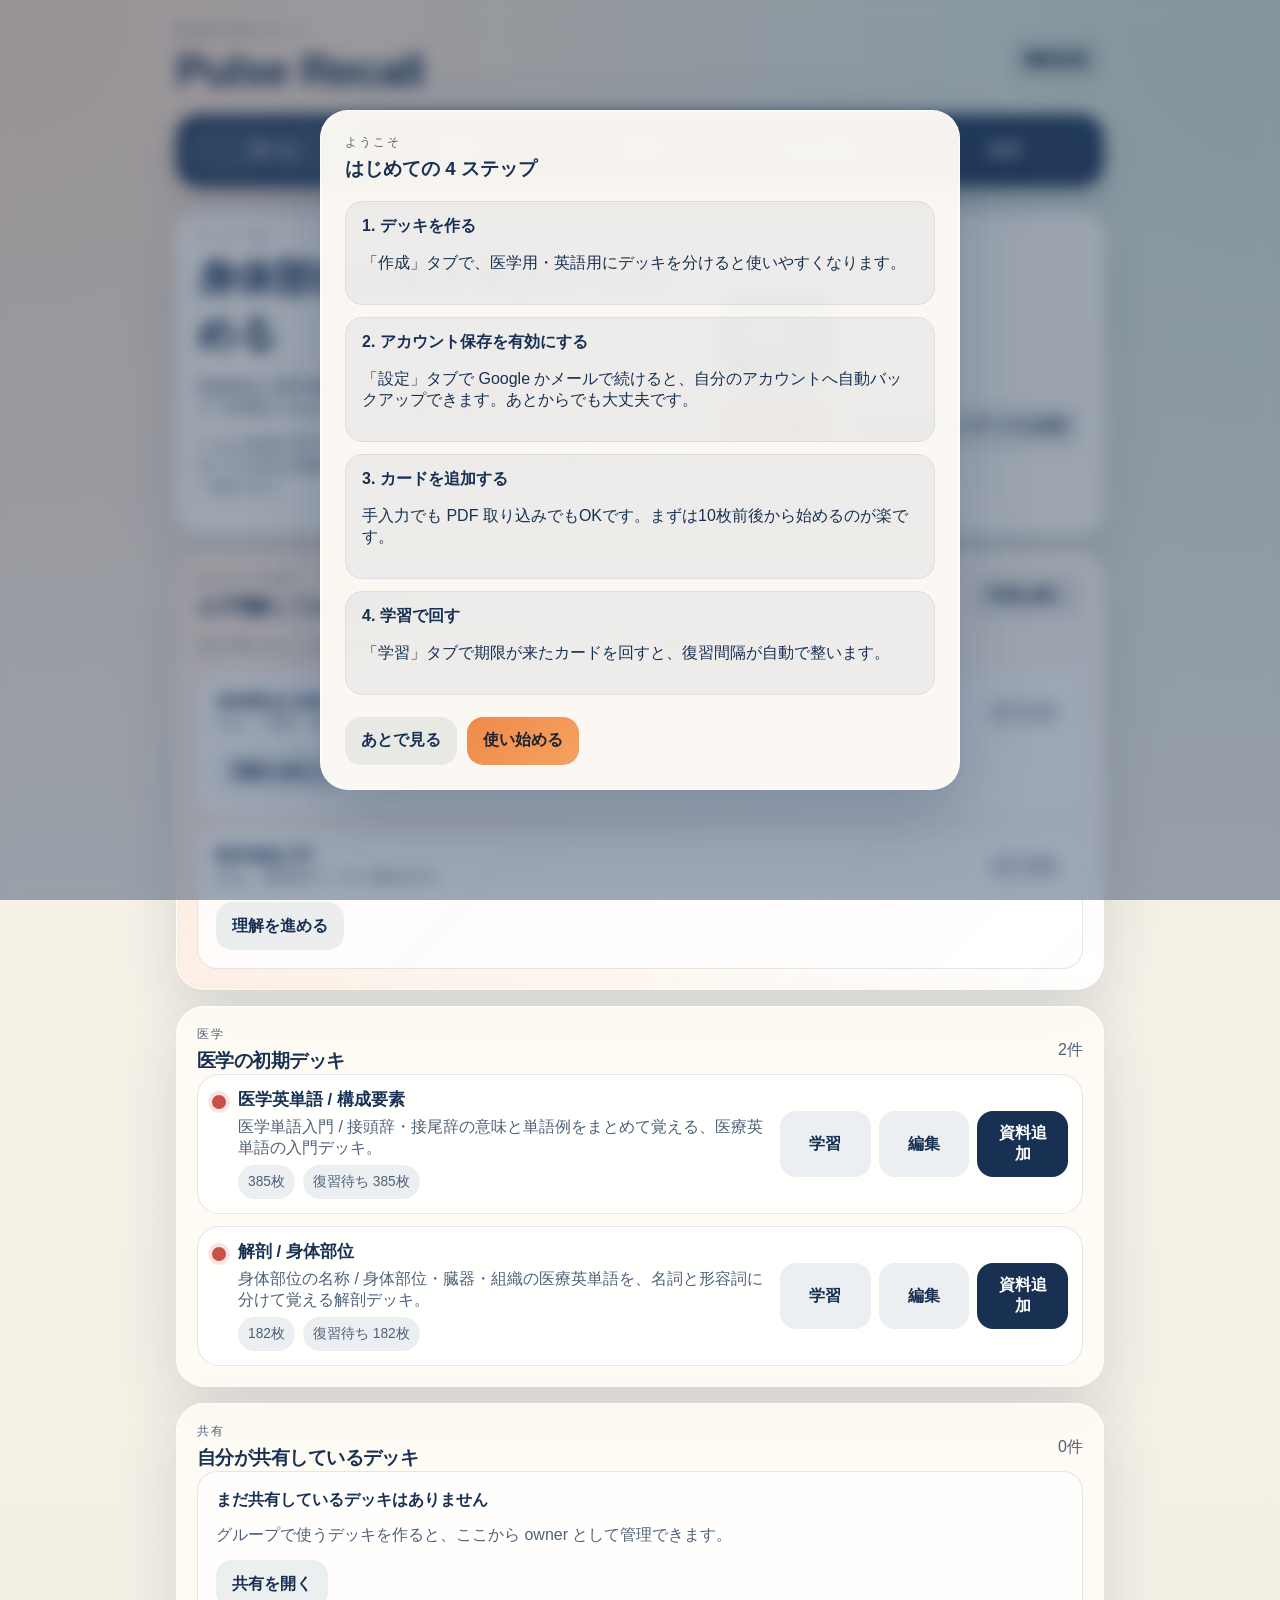
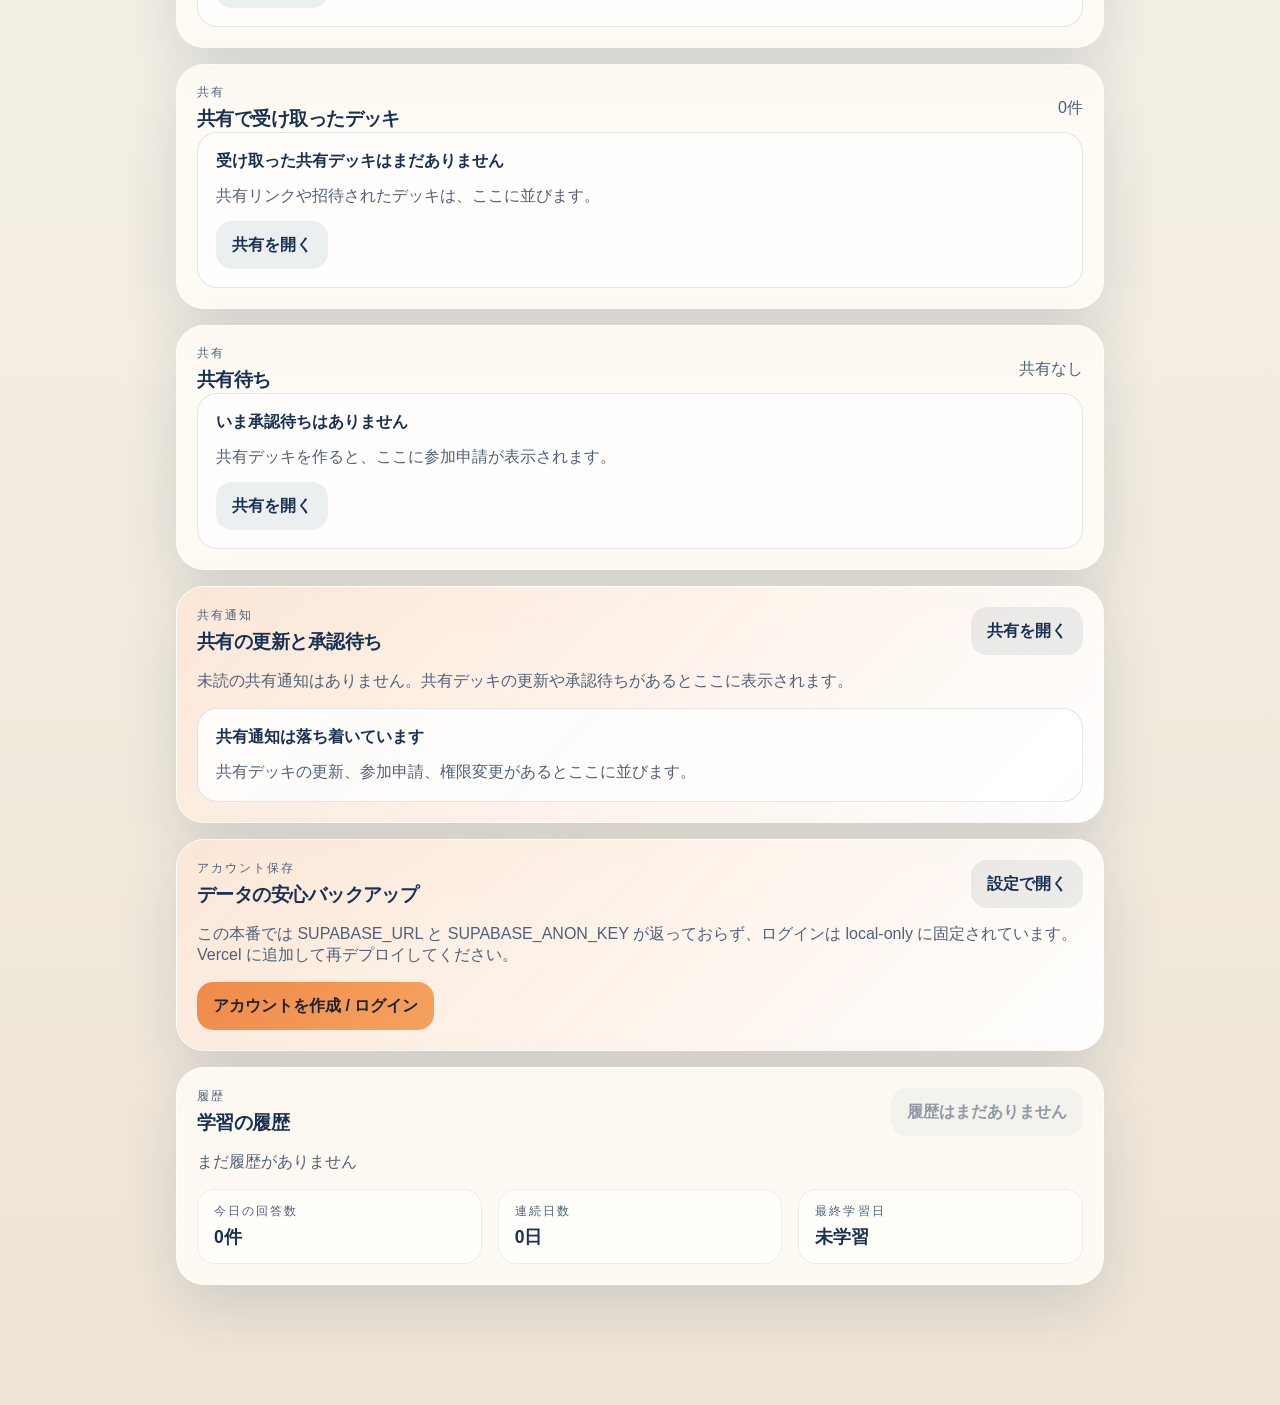
==== commit 93f9dea7: "Add understand-first study mode" ====
--- a/index.html
+++ b/index.html
@@ -80,6 +80,20 @@
             </div>
           </section>
 
+          <section class="panel tip-card" id="homeUnderstandPanel">
+            <div class="section-heading">
+              <div>
+                <p class="eyebrow">はじめての学習</p>
+                <h3>まず理解してから暗記する</h3>
+              </div>
+              <button class="ghost-button" data-open-understand-hub="true" type="button">学習を開く</button>
+            </div>
+            <p class="muted" id="homeUnderstandStatus">
+              最初はミニ講義のように内容を読み進めてから、復習や小テストで暗記へつなげられます。
+            </p>
+            <div class="stack-list" id="homeUnderstandList"></div>
+          </section>
+
           <section class="panel">
             <div class="section-heading">
               <div>
@@ -212,6 +226,18 @@
               </div>
               <div class="action-grid" id="studyQuickActionGrid"></div>
             </section>
+            <section class="subpanel study-understand-panel" id="studyUnderstandPanel">
+              <div class="section-heading">
+                <div>
+                  <p class="eyebrow">理解モード</p>
+                  <h4>まず内容を理解する</h4>
+                </div>
+              </div>
+              <p class="muted" id="studyUnderstandSummary">
+                デッキの内容をミニ講義のように読み進めて、理解してから暗記へ進めます。
+              </p>
+              <div class="stack-list" id="studyUnderstandUnitList"></div>
+            </section>
             <section class="subpanel">
               <div class="section-heading">
                 <div>
@@ -223,6 +249,7 @@
                 復習、小テスト、4択クイズを個別に切り替えたいときは、ここから詳細に設定できます。
               </p>
               <div class="button-row" id="studyModeNav">
+                <button class="chip-button" data-study-mode="understand" type="button">理解</button>
                 <button class="chip-button is-active" data-study-mode="review" type="button">復習</button>
                 <button class="chip-button" data-study-mode="test" type="button">小テスト</button>
                 <button class="chip-button" data-study-mode="choice" type="button">4択クイズ</button>
@@ -269,6 +296,19 @@
                 <h3 id="emptyStateTitle">今は復習待ちのカードがありません</h3>
                 <p id="emptyStateText">カードを追加するか、時間を置いてから再度チェックしてください。</p>
               </div>
+
+              <article id="understandCard" class="flashcard understand-card is-hidden" aria-live="polite">
+                <div class="flashcard-side">
+                  <p class="flashcard-label" id="understandEyebrow">理解モード</p>
+                  <h3 id="understandTitle"></h3>
+                  <p class="flashcard-meta" id="understandMeta"></p>
+                  <p class="flashcard-hint" id="understandStepLabel"></p>
+                  <div class="pill-row" id="understandTags"></div>
+                  <div class="media-gallery" id="understandFrontMedia" hidden></div>
+                  <div class="understand-copy" id="understandBody"></div>
+                  <div class="media-gallery" id="understandBackMedia" hidden></div>
+                </div>
+              </article>
 
               <article id="flashcard" class="flashcard is-hidden" aria-live="polite">
                 <div class="flashcard-side">
@@ -342,6 +382,8 @@
               </article>
 
               <div class="study-actions">
+                <button class="secondary-button" id="understandPrevButton" type="button" hidden>前へ</button>
+                <button class="secondary-button" id="understandNextButton" type="button" hidden>次へ</button>
                 <button class="secondary-button" id="toggleAnswerButton" type="button">答えを見る</button>
                 <button class="secondary-button" id="shortQuizRevealButton" type="button" hidden>答えを確認</button>
                 <button class="secondary-button" id="shortQuizNextButton" type="button" hidden>次の問題へ</button>
@@ -350,6 +392,18 @@
             </section>
 
             <section class="panel">
+              <div id="understandFeedbackPanel" hidden>
+                <p class="eyebrow">理解の進み具合</p>
+                <h3 id="understandPanelTitle">まず内容をつかむ</h3>
+                <p class="muted" id="understandProgress">読み進めると、理解したユニットを暗記へつなげられます。</p>
+                <div class="stack-list compact-unit-list" id="understandUnitProgressList"></div>
+                <div class="button-row" id="understandMemorizeActions" hidden>
+                  <button class="primary-button" data-understand-memorize-mode="review" type="button">この内容を復習で回す</button>
+                  <button class="ghost-button" data-understand-memorize-mode="test" type="button">小テストへ</button>
+                  <button class="ghost-button" data-understand-memorize-mode="choice" type="button">4択へ</button>
+                </div>
+              </div>
+
               <div id="reviewFeedbackPanel">
                 <p class="eyebrow">回答</p>
                 <h3>覚え具合を記録</h3>
@@ -1367,6 +1421,7 @@
                 </div>
                 <div class="button-row" id="deckDetailNav">
                   <button class="chip-button is-active" data-deck-detail-tab="overview" type="button">概要</button>
+                  <button class="chip-button" data-deck-detail-tab="understand" type="button">理解</button>
                   <button class="chip-button" data-deck-detail-tab="cards" type="button">カード</button>
                   <button class="chip-button" data-deck-detail-tab="share" type="button">共有</button>
                   <button class="chip-button" data-deck-detail-tab="status" type="button">学習状況</button>
--- a/styles.css
+++ b/styles.css
@@ -522,6 +522,10 @@
   gap: 14px;
 }
 
+.study-understand-panel {
+  gap: 14px;
+}
+
 .study-quick-panel h4,
 .compact-form-panel h5 {
   margin: 0;
@@ -540,6 +544,62 @@
 
 .study-quick-action-card .button-row {
   margin-top: auto;
+}
+
+.understand-deck-card,
+.understand-unit-card {
+  display: grid;
+  gap: 12px;
+}
+
+.compact-unit-list {
+  gap: 10px;
+}
+
+.understand-copy {
+  display: grid;
+  gap: 12px;
+}
+
+.understand-section {
+  display: grid;
+  gap: 6px;
+  padding: 12px 14px;
+  border-radius: 18px;
+  background: rgba(24, 49, 83, 0.05);
+  border: 1px solid rgba(24, 49, 83, 0.08);
+}
+
+.understand-section h4,
+.understand-section p {
+  margin: 0;
+}
+
+.understand-summary-points {
+  display: grid;
+  gap: 8px;
+  padding-left: 18px;
+  margin: 0;
+  color: var(--text-main);
+}
+
+.understand-summary-points li {
+  line-height: 1.5;
+}
+
+.understand-action-note {
+  margin: 0;
+  color: var(--text-soft);
+  font-size: 0.94rem;
+}
+
+.understand-complete-card {
+  border-color: rgba(31, 122, 98, 0.2);
+  background: rgba(240, 250, 246, 0.9);
+}
+
+.understand-current-card {
+  border-color: rgba(24, 49, 83, 0.18);
 }
 
 .is-unread-notification {
@@ -1046,6 +1106,10 @@
 
 .flashcard.image-first-card h3 {
   font-size: clamp(1.25rem, 6vw, 1.85rem);
+}
+
+.understand-card h3 {
+  font-size: clamp(1.4rem, 3vw, 2rem);
 }
 
 .pill-row {
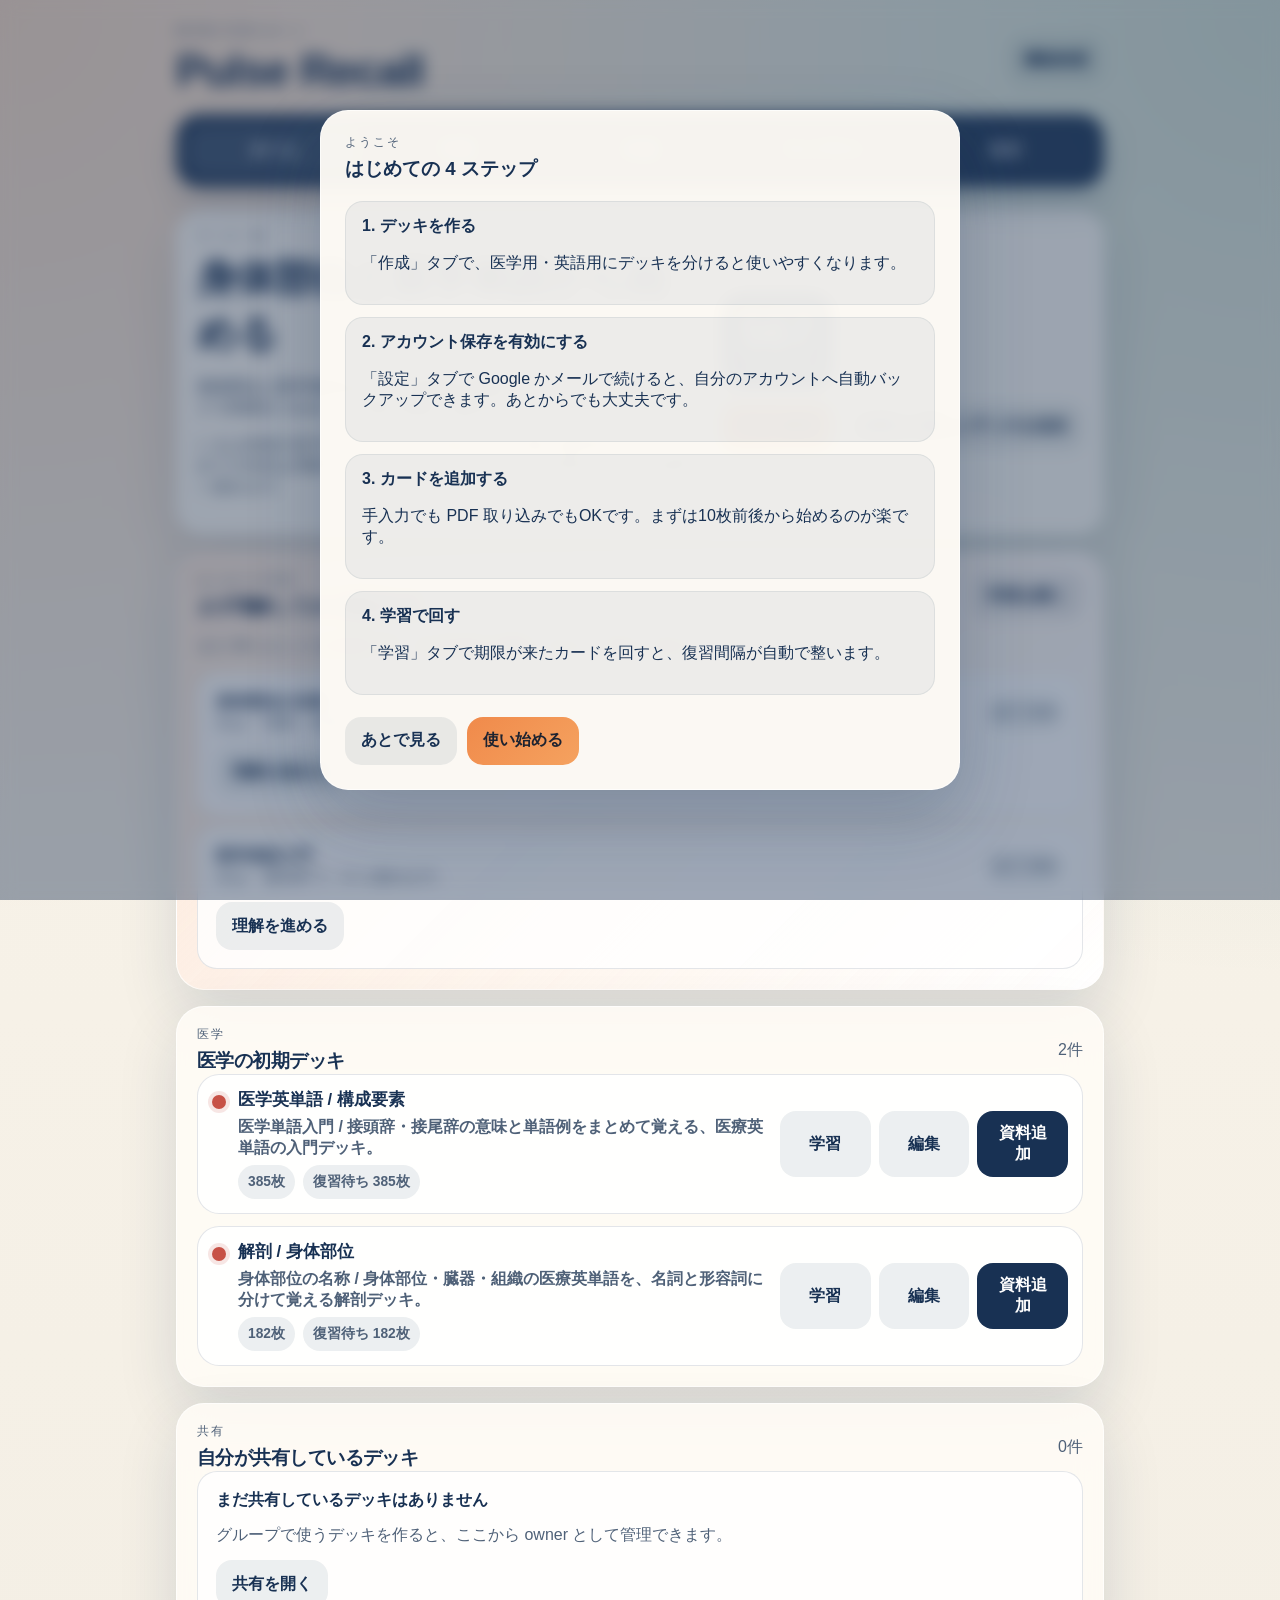
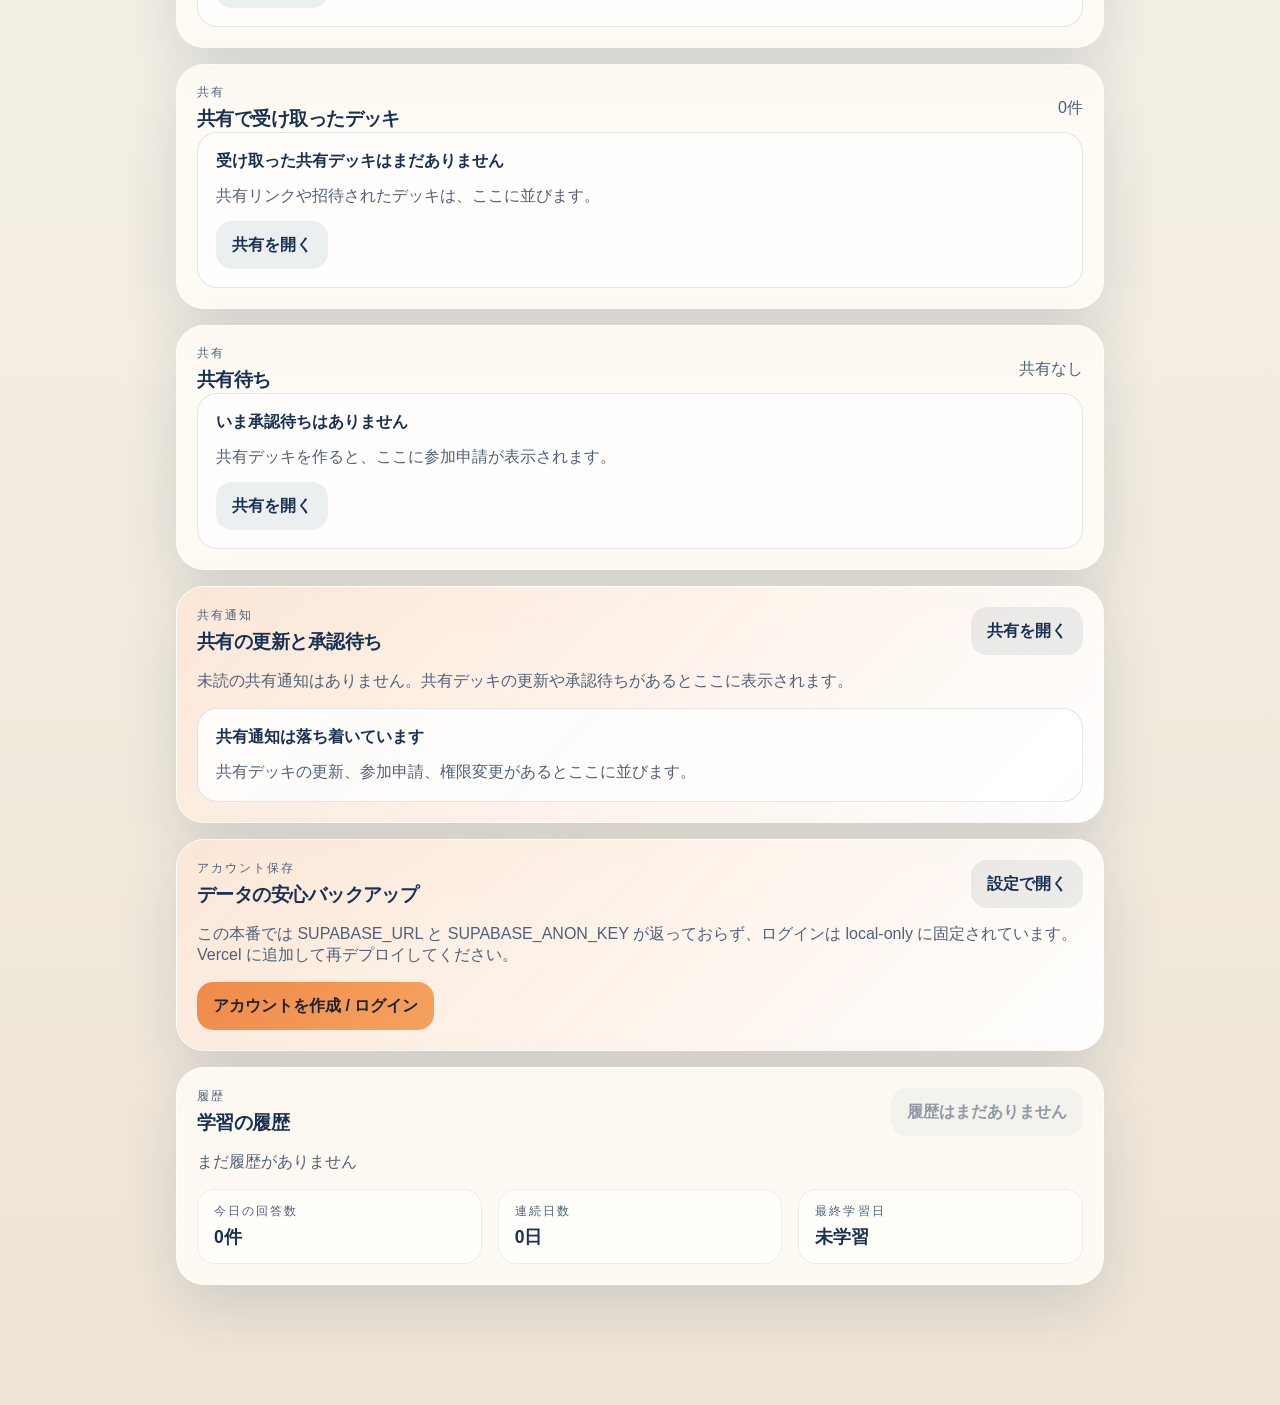
==== commit bb5e0718: "Redesign study player flow" ====
--- a/index.html
+++ b/index.html
@@ -195,21 +195,62 @@
         </section>
 
         <section class="content" id="study">
-          <div class="panel">
-            <div class="section-heading">
-              <div>
-                <p class="eyebrow">復習キュー</p>
-                <h3>学習モード</h3>
-              </div>
-              <div class="button-row study-header-actions">
+          <div id="studyPickerView" class="study-picker-view">
+            <section class="panel">
+              <div class="section-heading">
+                <div>
+                  <p class="eyebrow">学習するデッキを選ぶ</p>
+                  <h3>デッキ一覧</h3>
+                </div>
+              </div>
+              <p class="muted" id="studyDeckPickerStatus">
+                まず学習したいデッキを選ぶと、専用プレイヤーでカードをすぐ見られます。
+              </p>
+              <div class="button-row" id="studyPickerFilterNav">
+                <button class="chip-button is-active" data-study-picker-filter="all" type="button">すべて</button>
+                <button class="chip-button" data-study-picker-filter="medical" type="button">医学</button>
+                <button class="chip-button" data-study-picker-filter="shared" type="button">共有</button>
+              </div>
+              <div class="stack-list" id="studyDeckPickerList"></div>
+            </section>
+          </div>
+
+          <div id="studyPlayerView" class="study-player-view" hidden>
+            <section class="panel study-player-header-panel">
+              <div class="section-heading">
+                <div class="study-player-title-block">
+                  <p class="eyebrow" id="studyPlayerDeckEyebrow">学習プレイヤー</p>
+                  <h3 id="studyPlayerDeckTitle">デッキを選ぶとここで学習できます</h3>
+                </div>
+                <div class="button-row study-header-actions">
+                  <button class="ghost-button" id="studyBackToPickerButton" type="button">一覧へ戻る</button>
+                  <button class="ghost-button" id="studyQuickCaptureButton" type="button">クイック追加</button>
+                  <button class="ghost-button" id="studyToggleToolsButton" type="button">学習設定を開く</button>
+                </div>
+              </div>
+              <p class="muted" id="studyPlayerDeckMeta">デッキを開くと、ここに現在のモードや進み具合が表示されます。</p>
+              <div class="button-row study-player-mode-nav">
+                <button class="chip-button" data-study-mode="understand" type="button">理解</button>
+                <button class="chip-button is-active" data-study-mode="review" type="button">復習</button>
+                <button class="chip-button" data-study-mode="test" type="button">小テスト</button>
+                <button class="chip-button" data-study-mode="choice" type="button">4択クイズ</button>
+              </div>
+              <div hidden>
                 <label class="inline-select">
                   <span>対象</span>
                   <select id="studyDeckFilter"></select>
                 </label>
-                <button class="ghost-button" id="studyQuickCaptureButton" type="button">クイック追加</button>
-              </div>
-            </div>
-            <section class="subpanel study-quick-panel" id="studyQuickPanel">
+              </div>
+            </section>
+
+            <section class="panel" id="studyPlayerToolsPanel" hidden>
+              <div class="section-heading">
+                <div>
+                  <p class="eyebrow">学習設定</p>
+                  <h3>このデッキでの進め方</h3>
+                </div>
+              </div>
+              <section class="subpanel study-quick-panel" id="studyQuickPanel">
               <div class="section-heading">
                 <div>
                   <p class="eyebrow">高速学習</p>
@@ -287,9 +328,9 @@
               <div id="aiStudyPreview" class="library-list"></div>
             </section>
             <div class="action-grid" id="studySmartListGrid"></div>
-          </div>
-
-          <div class="study-layout">
+            </section>
+
+            <div class="study-layout">
             <section class="flashcard-panel panel">
               <div id="emptyState" class="empty-state">
                 <p class="eyebrow" id="emptyStateEyebrow">いまは空き時間</p>
@@ -433,6 +474,7 @@
                 <p class="muted" id="choiceQuizScore">まだ回答していません。</p>
               </div>
             </section>
+          </div>
           </div>
         </section>
 
--- a/styles.css
+++ b/styles.css
@@ -49,6 +49,7 @@
 button {
   cursor: pointer;
   border: 0;
+  -webkit-tap-highlight-color: transparent;
 }
 
 [hidden] {
@@ -89,6 +90,7 @@
 
 .study-header-actions {
   justify-content: end;
+  flex-wrap: wrap;
 }
 
 .topbar h1,
@@ -304,6 +306,12 @@
   color: var(--text);
   text-align: left;
   border: 1px solid rgba(24, 49, 83, 0.08);
+  transition:
+    transform 140ms ease,
+    background 160ms ease,
+    box-shadow 140ms ease,
+    border-color 140ms ease,
+    color 140ms ease;
 }
 
 .feature-search-result:hover {
@@ -336,16 +344,19 @@
   background: transparent;
   color: rgba(255, 255, 255, 0.75);
   font-weight: 600;
+  transition: transform 140ms ease, box-shadow 140ms ease, background 140ms ease, color 140ms ease;
 }
 
 .tab.is-active {
   background: rgba(255, 255, 255, 0.12);
   color: #fff;
+  box-shadow: inset 0 0 0 1px rgba(255, 255, 255, 0.12);
 }
 
 .chip-button.is-active {
   background: var(--bg-strong);
   color: #fff;
+  box-shadow: 0 12px 24px rgba(24, 49, 83, 0.16);
 }
 
 .content {
@@ -360,20 +371,71 @@
 .secondary-button,
 .ghost-button,
 .chip-button,
-.rating {
+.rating,
+.board-deck-main,
+.study-picker-card-main,
+.quiz-option,
+.mini-button,
+.media-gallery-button {
   min-height: 48px;
   padding: 12px 16px;
   border-radius: 16px;
   font-weight: 700;
-  transition: transform 160ms ease, opacity 160ms ease, background 160ms ease;
+  transition:
+    transform 140ms ease,
+    opacity 160ms ease,
+    background 160ms ease,
+    box-shadow 140ms ease,
+    border-color 140ms ease,
+    color 140ms ease;
 }
 
 .primary-button:hover,
 .secondary-button:hover,
 .ghost-button:hover,
 .chip-button:hover,
-.rating:hover {
+.rating:hover,
+.feature-search-result:hover,
+.board-deck-main:hover,
+.study-picker-card-main:hover,
+.quiz-option:hover,
+.mini-button:hover,
+.media-gallery-button:hover,
+.tab:hover {
   transform: translateY(-1px);
+}
+
+.primary-button:active,
+.secondary-button:active,
+.ghost-button:active,
+.chip-button:active,
+.rating:active,
+.feature-search-result:active,
+.board-deck-main:active,
+.study-picker-card-main:active,
+.quiz-option:active,
+.mini-button:active,
+.media-gallery-button:active,
+.tab:active,
+.primary-button.is-pressed,
+.secondary-button.is-pressed,
+.ghost-button.is-pressed,
+.chip-button.is-pressed,
+.rating.is-pressed,
+.feature-search-result.is-pressed,
+.board-deck-main.is-pressed,
+.study-picker-card-main.is-pressed,
+.quiz-option.is-pressed,
+.mini-button.is-pressed,
+.media-gallery-button.is-pressed,
+.tab.is-pressed {
+  transform: scale(0.985);
+  box-shadow: 0 10px 22px rgba(24, 49, 83, 0.16);
+}
+
+button:focus-visible {
+  outline: 3px solid rgba(24, 49, 83, 0.18);
+  outline-offset: 2px;
 }
 
 .primary-button {
@@ -524,6 +586,64 @@
 
 .study-understand-panel {
   gap: 14px;
+}
+
+.study-picker-view,
+.study-player-view {
+  display: grid;
+  gap: 16px;
+}
+
+.study-picker-card {
+  gap: 12px;
+}
+
+.study-picker-card-main {
+  display: grid;
+  gap: 10px;
+  width: 100%;
+  padding: 0;
+  background: transparent;
+  color: inherit;
+  text-align: left;
+}
+
+.study-picker-card .button-row {
+  justify-content: flex-start;
+}
+
+.is-current-study-card {
+  border-color: rgba(240, 138, 75, 0.34);
+  background:
+    linear-gradient(145deg, rgba(255, 255, 255, 0.95), rgba(252, 244, 233, 0.92)),
+    rgba(255, 255, 255, 0.82);
+}
+
+.study-player-header-panel,
+#studyPlayerToolsPanel {
+  display: grid;
+  gap: 14px;
+}
+
+.study-player-header-panel .section-heading {
+  align-items: start;
+}
+
+.study-player-title-block {
+  display: grid;
+  gap: 4px;
+}
+
+.study-player-title-block .eyebrow {
+  margin-bottom: 0;
+}
+
+.study-player-mode-nav {
+  flex-wrap: wrap;
+}
+
+.study-player-mode-nav .chip-button {
+  flex: 1 1 108px;
 }
 
 .study-quick-panel h4,
@@ -1637,8 +1757,14 @@
   }
 
   .study-quick-action-card .button-row,
-  .compact-form-panel .form-actions {
+  .compact-form-panel .form-actions,
+  .study-picker-card .button-row,
+  .study-player-mode-nav {
     flex-direction: column;
+  }
+
+  .study-player-mode-nav .chip-button {
+    width: 100%;
   }
 
   #libraryModeNav,
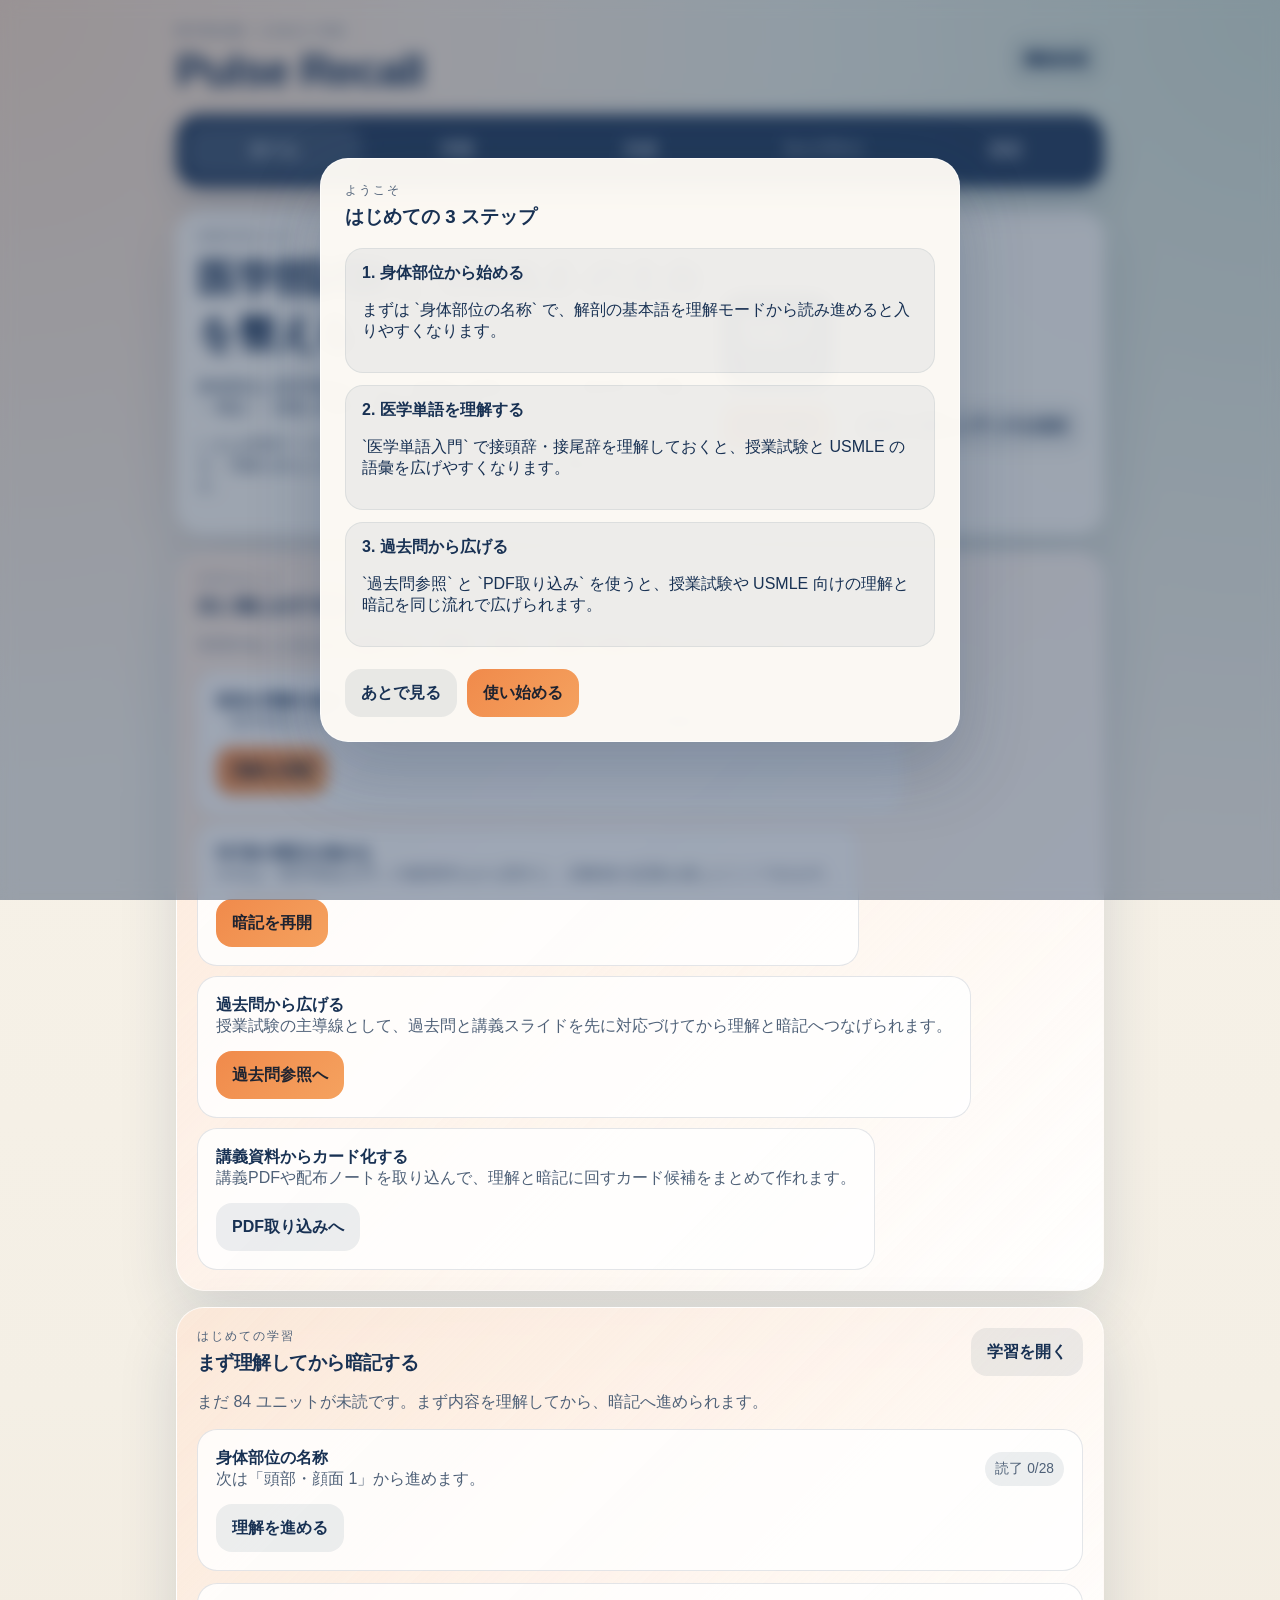
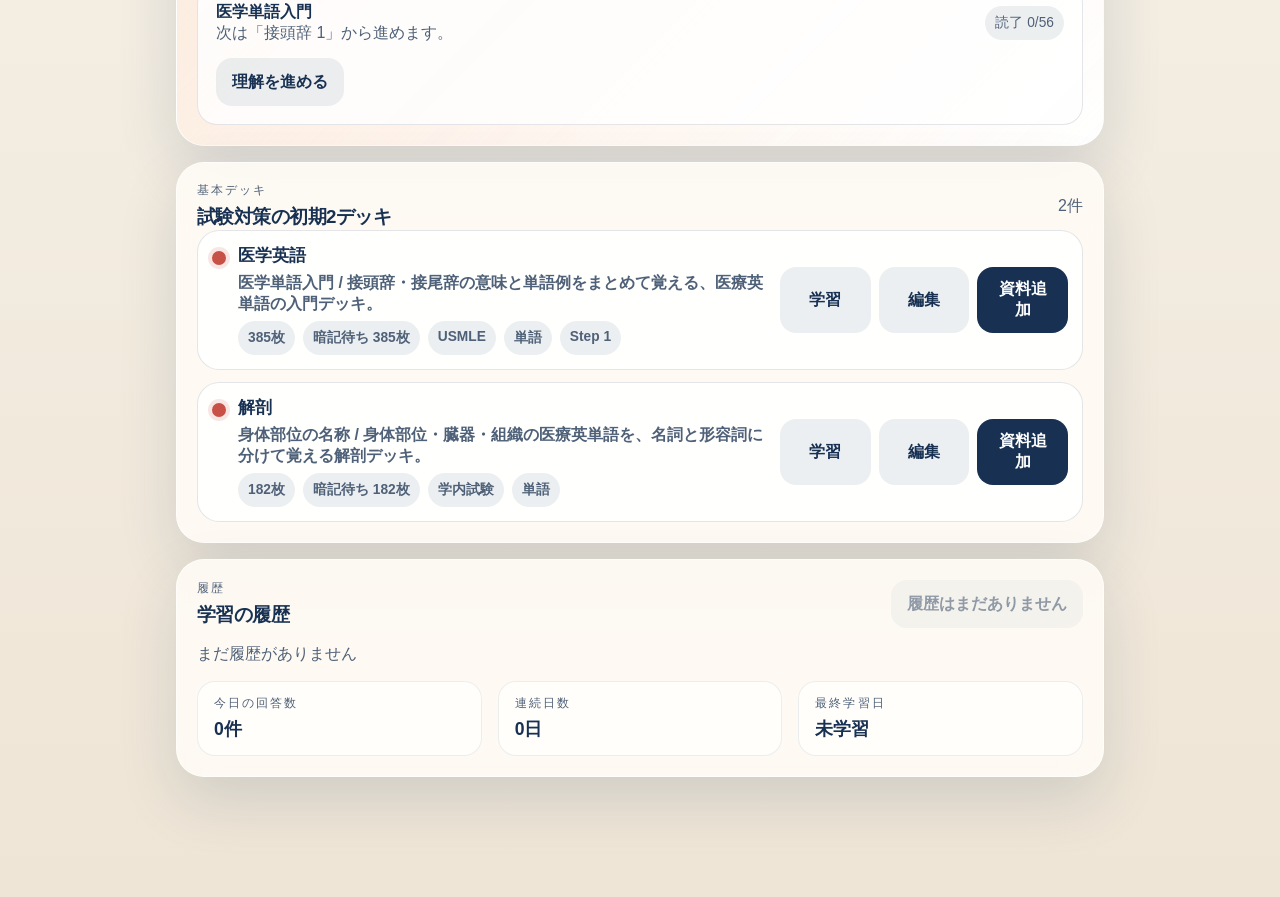
==== commit 939d582e: "Refocus app on medical exam and USMLE study" ====
--- a/index.html
+++ b/index.html
@@ -13,7 +13,7 @@
     <meta name="google-site-verification" content="yB_P683yh1jK0fufhmPcY9-cGy1gdYH9QJHF6ogSue8" />
     <meta
       name="description"
-      content="医学部の解剖学習と医療英単語の導入をiPhoneでも進めやすい、暗記カード型のWebアプリです。身体部位と医学単語の初期デッキから、復習・資料整理・共有をまとめて管理できます。"
+      content="医学部の授業試験対策と USMLE 医学英語に向けて、過去問、講義資料、理解モード、暗記カードを一つの流れで扱えるWebアプリです。"
     />
     <link rel="canonical" href="https://pulse-recall.vercel.app/" />
     <meta property="og:type" content="website" />
@@ -21,7 +21,7 @@
     <meta property="og:title" content="Pulse Recall | 医学部学習アプリ" />
     <meta
       property="og:description"
-      content="医学部の解剖学習と医療英単語の導入をiPhoneでも進めやすい、暗記カード型のWebアプリです。身体部位と医学単語の初期デッキから、復習・資料整理・共有をまとめて管理できます。"
+      content="医学部の授業試験対策と USMLE 医学英語に向けて、過去問、講義資料、理解モード、暗記カードを一つの流れで扱えるWebアプリです。"
     />
     <meta property="og:image" content="https://pulse-recall.vercel.app/assets/icon-512.png" />
     <meta name="twitter:card" content="summary" />
@@ -29,7 +29,7 @@
     <meta name="twitter:title" content="Pulse Recall | 医学部学習アプリ" />
     <meta
       name="twitter:description"
-      content="医学部の解剖学習と医療英単語の導入をiPhoneでも進めやすい、暗記カード型のWebアプリです。身体部位と医学単語の初期デッキから、復習・資料整理・共有をまとめて管理できます。"
+      content="医学部の授業試験対策と USMLE 医学英語に向けて、過去問、講義資料、理解モード、暗記カードを一つの流れで扱えるWebアプリです。"
     />
     <title>Pulse Recall | 医学部学習アプリ</title>
     <link rel="manifest" href="manifest.webmanifest" />
@@ -41,7 +41,7 @@
     <div class="app-shell">
       <header class="topbar">
         <div>
-          <p class="eyebrow">医学部 学習サポート</p>
+          <p class="eyebrow">医学部試験 / USMLE 対策</p>
           <h1>Pulse Recall</h1>
         </div>
         <button class="ghost-button topbar-search-button" id="openFeatureSearchButton" type="button">機能検索</button>
@@ -59,25 +59,38 @@
         <section class="content is-active" id="dashboard">
           <section class="panel board-hero">
             <div>
-              <p class="eyebrow">デッキ一覧</p>
+              <p class="eyebrow">試験対策の入口</p>
               <h2 id="heroTitle">身体部位と医学単語から始める</h2>
               <p id="heroText">
-                最初は身体部位の名称と医学単語入門の2デッキを中心に、解剖と医療英単語の基礎を迷わず回せる形にしています。
+                最初は身体部位の名称と医学単語入門の2デッキから始めて、過去問、講義資料、USMLE 医学英語へ自然に広げられる形にしています。
               </p>
               <p class="muted" id="quickSummary">
-                まずは身体部位と医学単語を復習し、必要になったときだけ自分で新しいデッキを追加できます。
+                主軸は `過去問 → 理解 → 暗記 → 演習` です。必要になった時だけ新しい試験対策デッキを追加できます。
               </p>
             </div>
             <div class="board-hero-side">
               <div class="hero-metric compact">
                 <span id="dueCount">0</span>
-                <small>復習待ち</small>
+                <small>暗記待ち</small>
               </div>
               <div class="button-row board-hero-actions">
-                <button class="primary-button" id="startReviewButton" type="button">今日の復習</button>
+                <button class="primary-button" id="startReviewButton" type="button">今日の暗記</button>
                 <button class="ghost-button" id="homeCreateDeckButton" type="button">必要なら新しいデッキを追加</button>
               </div>
             </div>
+          </section>
+
+          <section class="panel tip-card" id="homeQuickActionsPanel">
+            <div class="section-heading">
+              <div>
+                <p class="eyebrow">今日やること</p>
+                <h3>次に進むおすすめ</h3>
+              </div>
+            </div>
+            <p class="muted" id="homeQuickActionsStatus">
+              理解の続き、暗記の続き、過去問参照への入口をここにまとめます。
+            </p>
+            <div class="button-row" id="homeQuickActionsList"></div>
           </section>
 
           <section class="panel tip-card" id="homeUnderstandPanel">
@@ -97,8 +110,8 @@
           <section class="panel">
             <div class="section-heading">
               <div>
-                <p class="eyebrow">医学</p>
-                <h3>医学の初期デッキ</h3>
+                <p class="eyebrow">基本デッキ</p>
+                <h3>試験対策の初期2デッキ</h3>
               </div>
               <span class="muted" id="medicalDeckCount">0件</span>
             </div>
@@ -116,7 +129,7 @@
             <div class="stack-list board-deck-list" id="generalDeckList"></div>
           </section>
 
-          <section class="panel">
+          <section class="panel" hidden>
             <div class="section-heading">
               <div>
                 <p class="eyebrow">共有</p>
@@ -127,7 +140,7 @@
             <div class="stack-list board-deck-list" id="ownedSharedDeckList"></div>
           </section>
 
-          <section class="panel">
+          <section class="panel" hidden>
             <div class="section-heading">
               <div>
                 <p class="eyebrow">共有</p>
@@ -138,7 +151,7 @@
             <div class="stack-list board-deck-list" id="joinedSharedDeckList"></div>
           </section>
 
-          <section class="panel">
+          <section class="panel" hidden>
             <div class="section-heading">
               <div>
                 <p class="eyebrow">共有</p>
@@ -149,7 +162,7 @@
             <div class="stack-list" id="pendingShareList"></div>
           </section>
 
-          <section class="panel tip-card" id="homeShareNotificationPanel">
+          <section class="panel tip-card" id="homeShareNotificationPanel" hidden>
             <div class="section-heading">
               <div>
                 <p class="eyebrow">共有通知</p>
@@ -163,7 +176,7 @@
             <div class="stack-list" id="homeShareNotificationList"></div>
           </section>
 
-          <section class="panel tip-card" id="homeBackupPanel">
+          <section class="panel tip-card" id="homeBackupPanel" hidden>
             <div class="section-heading">
               <div>
                 <p class="eyebrow">アカウント保存</p>
@@ -231,9 +244,9 @@
               <p class="muted" id="studyPlayerDeckMeta">デッキを開くと、ここに現在のモードや進み具合が表示されます。</p>
               <div class="button-row study-player-mode-nav">
                 <button class="chip-button" data-study-mode="understand" type="button">理解</button>
-                <button class="chip-button is-active" data-study-mode="review" type="button">復習</button>
-                <button class="chip-button" data-study-mode="test" type="button">小テスト</button>
-                <button class="chip-button" data-study-mode="choice" type="button">4択クイズ</button>
+                <button class="chip-button is-active" data-study-mode="review" type="button">暗記</button>
+                <button class="chip-button" data-study-mode="test" type="button">演習（記述）</button>
+                <button class="chip-button" data-study-mode="choice" type="button">演習（4択）</button>
               </div>
               <div hidden>
                 <label class="inline-select">
@@ -283,17 +296,17 @@
               <div class="section-heading">
                 <div>
                   <p class="eyebrow">詳細モード</p>
-                  <h4>出題形式を細かく選ぶ</h4>
+                  <h4>理解 / 暗記 / 演習を細かく選ぶ</h4>
                 </div>
               </div>
               <p class="muted">
-                復習、小テスト、4択クイズを個別に切り替えたいときは、ここから詳細に設定できます。
+                理解、暗記、記述演習、4択演習を個別に切り替えたいときは、ここから詳細に設定できます。
               </p>
               <div class="button-row" id="studyModeNav">
                 <button class="chip-button" data-study-mode="understand" type="button">理解</button>
-                <button class="chip-button is-active" data-study-mode="review" type="button">復習</button>
-                <button class="chip-button" data-study-mode="test" type="button">小テスト</button>
-                <button class="chip-button" data-study-mode="choice" type="button">4択クイズ</button>
+                <button class="chip-button is-active" data-study-mode="review" type="button">暗記</button>
+                <button class="chip-button" data-study-mode="test" type="button">演習（記述）</button>
+                <button class="chip-button" data-study-mode="choice" type="button">演習（4択）</button>
               </div>
               <div class="filter-grid study-config-grid">
                 <label class="inline-select">
@@ -302,7 +315,7 @@
                 </label>
                 <article class="subpanel">
                   <p class="eyebrow">現在の設定</p>
-                  <p class="muted" id="studyModeSummary">まずは復習モードから始められます。</p>
+                  <p class="muted" id="studyModeSummary">まずは理解した内容を暗記モードから回せます。</p>
                 </article>
                 <div class="button-row align-end">
                   <button class="primary-button" id="startStudySessionButton" type="button" hidden>セッションを作る</button>
@@ -481,17 +494,17 @@
         <section class="content" id="manage">
           <div class="panel section-heading">
             <div>
-              <p class="eyebrow">作成</p>
-              <h3>作成と共有</h3>
+              <p class="eyebrow">試験対策の作成</p>
+              <h3>過去問と講義資料から作る</h3>
             </div>
             <div class="button-row" id="createNav">
+              <button class="chip-button is-active" data-create-mode="locator" type="button">過去問参照</button>
+              <button class="chip-button" data-create-mode="import" type="button">PDF取り込み</button>
               <button class="chip-button" data-create-mode="quick" type="button">クイック追加</button>
               <button class="chip-button" data-create-mode="bulk" type="button">一括入力</button>
               <button class="chip-button" data-create-mode="edit" type="button">編集</button>
-              <button class="chip-button is-active" data-create-mode="deck" type="button">デッキ</button>
+              <button class="chip-button" data-create-mode="deck" type="button">デッキ設定</button>
               <button class="chip-button" data-create-mode="card" type="button">詳細カード</button>
-              <button class="chip-button" data-create-mode="import" type="button">PDF取り込み</button>
-              <button class="chip-button" data-create-mode="locator" type="button">過去問参照</button>
               <button class="chip-button" data-create-mode="share" type="button">共有</button>
             </div>
           </div>
@@ -664,23 +677,39 @@
                 <input id="editDeckIdInput" name="editDeckId" type="hidden" />
                 <label>
                   <span>デッキ名</span>
-                  <input id="editDeckName" name="editDeckName" maxlength="40" placeholder="解剖・生理 / Medical English / 読解" required />
-                </label>
+                  <input id="editDeckName" name="editDeckName" maxlength="40" placeholder="解剖 / 循環 / 感染 / Step 1 語彙" required />
+                </label>
+                <input id="editDeckFocus" name="editDeckFocus" type="hidden" value="medical" />
                 <label>
-                  <span>学習トラック</span>
-                  <select id="editDeckFocus" name="editDeckFocus">
-                    <option value="medical">医学</option>
-                    <option value="english">英語</option>
-                    <option value="general">汎用</option>
+                  <span>試験レーン</span>
+                  <select id="editDeckExamLane" name="editDeckExamLane">
+                    <option value="campus_exam">学内試験</option>
+                    <option value="usmle">USMLE</option>
                   </select>
                 </label>
                 <label>
-                  <span>分野</span>
-                  <input id="editDeckSubject" name="editDeckSubject" maxlength="60" placeholder="解剖 / 身体部位 / 生理" />
+                  <span>系統 / 科目</span>
+                  <input id="editDeckSystemOrCourse" name="editDeckSystemOrCourse" maxlength="60" placeholder="解剖 / 循環 / 腎 / 感染 / 薬理" />
+                </label>
+                <label>
+                  <span>資料種別</span>
+                  <select id="editDeckSourceKind" name="editDeckSourceKind">
+                    <option value="lecture">講義</option>
+                    <option value="past_exam">過去問</option>
+                    <option value="vocab">単語</option>
+                  </select>
+                </label>
+                <label>
+                  <span>学期 / 年度 / Step</span>
+                  <input id="editDeckTermOrYear" name="editDeckTermOrYear" maxlength="40" placeholder="2年前期 / 2025年度 / Step 1" />
+                </label>
+                <label>
+                  <span>補助ラベル</span>
+                  <input id="editDeckSubject" name="editDeckSubject" maxlength="60" placeholder="身体部位 / 循環器総論 / Prefix" />
                 </label>
                 <label>
                   <span>説明</span>
-                  <textarea id="editDeckDescription" name="editDeckDescription" rows="3" maxlength="120" placeholder="用途やテーマを短く書く"></textarea>
+                  <textarea id="editDeckDescription" name="editDeckDescription" rows="3" maxlength="120" placeholder="授業試験や USMLE で何を対策するデッキかを短く書く"></textarea>
                 </label>
                 <section class="subpanel compact-form-panel">
                   <p class="eyebrow">作成デフォルト</p>
@@ -807,30 +836,46 @@
             </section>
           </section>
 
-          <section class="panel create-panel is-active" id="createDeckPanel">
+          <section class="panel create-panel" id="createDeckPanel">
             <p class="eyebrow">デッキ作成</p>
             <h3 id="deckFormTitle">デッキを作る</h3>
             <form id="deckForm" class="stack-form">
               <input id="deckIdInput" name="deckId" type="hidden" />
               <label>
                 <span>デッキ名</span>
-                <input id="deckName" name="deckName" maxlength="40" placeholder="解剖・生理 / Medical English / 読解" required />
-              </label>
-              <label>
-                <span>学習トラック</span>
-                <select id="deckFocus" name="deckFocus">
-                  <option value="medical">医学</option>
-                  <option value="english">英語</option>
-                  <option value="general">汎用</option>
+                <input id="deckName" name="deckName" maxlength="40" placeholder="解剖 / 循環 / 感染 / Step 1 語彙" required />
+              </label>
+              <input id="deckFocus" name="deckFocus" type="hidden" value="medical" />
+              <label>
+                <span>試験レーン</span>
+                <select id="deckExamLane" name="deckExamLane">
+                  <option value="campus_exam">学内試験</option>
+                  <option value="usmle">USMLE</option>
                 </select>
               </label>
               <label>
-                <span>分野</span>
-                <input id="deckSubject" name="deckSubject" maxlength="60" placeholder="解剖 / 身体部位 / 生理" />
+                <span>系統 / 科目</span>
+                <input id="deckSystemOrCourse" name="deckSystemOrCourse" maxlength="60" placeholder="解剖 / 循環 / 腎 / 感染 / 薬理" />
+              </label>
+              <label>
+                <span>資料種別</span>
+                <select id="deckSourceKind" name="deckSourceKind">
+                  <option value="lecture">講義</option>
+                  <option value="past_exam">過去問</option>
+                  <option value="vocab">単語</option>
+                </select>
+              </label>
+              <label>
+                <span>学期 / 年度 / Step</span>
+                <input id="deckTermOrYear" name="deckTermOrYear" maxlength="40" placeholder="2年前期 / 2025年度 / Step 1" />
+              </label>
+              <label>
+                <span>補助ラベル</span>
+                <input id="deckSubject" name="deckSubject" maxlength="60" placeholder="身体部位 / 循環器総論 / Prefix" />
               </label>
               <label>
                 <span>説明</span>
-                <textarea id="deckDescription" name="deckDescription" rows="3" maxlength="120" placeholder="用途やテーマを短く書く"></textarea>
+                <textarea id="deckDescription" name="deckDescription" rows="3" maxlength="120" placeholder="授業試験や USMLE で何を対策するデッキかを短く書く"></textarea>
               </label>
               <section class="subpanel compact-form-panel">
                 <p class="eyebrow">作成デフォルト</p>
@@ -1023,7 +1068,7 @@
             <div id="importPreview" class="library-list"></div>
           </section>
 
-          <section class="panel import-panel create-panel" id="createLocatorPanel">
+          <section class="panel import-panel create-panel is-active" id="createLocatorPanel">
             <div class="section-heading">
               <div>
                 <p class="eyebrow">過去問参照</p>
@@ -1699,23 +1744,19 @@
     <div class="modal-shell" id="onboardingModal" hidden>
       <div class="modal-card">
         <p class="eyebrow">ようこそ</p>
-        <h3>はじめての 4 ステップ</h3>
+        <h3>はじめての 3 ステップ</h3>
         <div class="onboarding-steps">
           <article>
-            <strong>1. デッキを作る</strong>
-            <p>「作成」タブで、医学用・英語用にデッキを分けると使いやすくなります。</p>
+            <strong>1. 身体部位から始める</strong>
+            <p>まずは `身体部位の名称` で、解剖の基本語を理解モードから読み進めると入りやすくなります。</p>
           </article>
           <article>
-            <strong>2. アカウント保存を有効にする</strong>
-            <p>「設定」タブで Google かメールで続けると、自分のアカウントへ自動バックアップできます。あとからでも大丈夫です。</p>
+            <strong>2. 医学単語を理解する</strong>
+            <p>`医学単語入門` で接頭辞・接尾辞を理解しておくと、授業試験と USMLE の語彙を広げやすくなります。</p>
           </article>
           <article>
-            <strong>3. カードを追加する</strong>
-            <p>手入力でも PDF 取り込みでもOKです。まずは10枚前後から始めるのが楽です。</p>
-          </article>
-          <article>
-            <strong>4. 学習で回す</strong>
-            <p>「学習」タブで期限が来たカードを回すと、復習間隔が自動で整います。</p>
+            <strong>3. 過去問から広げる</strong>
+            <p>`過去問参照` と `PDF取り込み` を使うと、授業試験や USMLE 向けの理解と暗記を同じ流れで広げられます。</p>
           </article>
         </div>
         <div class="form-actions">
--- a/styles.css
+++ b/styles.css
@@ -370,6 +370,7 @@
 .primary-button,
 .secondary-button,
 .ghost-button,
+.speech-chip,
 .chip-button,
 .rating,
 .board-deck-main,
@@ -393,6 +394,7 @@
 .primary-button:hover,
 .secondary-button:hover,
 .ghost-button:hover,
+.speech-chip:hover,
 .chip-button:hover,
 .rating:hover,
 .feature-search-result:hover,
@@ -408,6 +410,7 @@
 .primary-button:active,
 .secondary-button:active,
 .ghost-button:active,
+.speech-chip:active,
 .chip-button:active,
 .rating:active,
 .feature-search-result:active,
@@ -420,6 +423,7 @@
 .primary-button.is-pressed,
 .secondary-button.is-pressed,
 .ghost-button.is-pressed,
+.speech-chip.is-pressed,
 .chip-button.is-pressed,
 .rating.is-pressed,
 .feature-search-result.is-pressed,
@@ -918,11 +922,21 @@
   gap: 10px;
 }
 
+.quiz-option-row {
+  display: grid;
+  gap: 8px;
+}
+
 .quiz-option {
   display: grid;
   gap: 6px;
   justify-items: start;
   text-align: left;
+}
+
+.quiz-option-speech {
+  display: flex;
+  justify-content: flex-end;
 }
 
 .quiz-option strong {
@@ -1214,6 +1228,54 @@
 
 .flashcard-example {
   background: rgba(240, 138, 75, 0.12);
+}
+
+.speech-inline-field {
+  display: flex;
+  flex-wrap: wrap;
+  align-items: flex-start;
+  justify-content: space-between;
+  gap: 10px;
+}
+
+.speech-inline-copy {
+  flex: 1 1 180px;
+  min-width: 0;
+}
+
+.speech-chip-row {
+  display: inline-flex;
+  flex-wrap: wrap;
+  align-items: center;
+  gap: 6px;
+}
+
+.speech-chip-row-below {
+  margin-top: 8px;
+}
+
+.speech-chip {
+  min-height: 32px;
+  min-width: 32px;
+  padding: 6px 10px;
+  border-radius: 999px;
+  border: 1px solid rgba(24, 49, 83, 0.12);
+  background: rgba(255, 255, 255, 0.94);
+  color: var(--text-soft);
+  font-size: 0.82rem;
+  font-weight: 800;
+}
+
+.speech-chip.is-speaking {
+  border-color: rgba(31, 122, 98, 0.34);
+  background: rgba(31, 122, 98, 0.14);
+  color: var(--success);
+  box-shadow: 0 10px 22px rgba(24, 49, 83, 0.12);
+}
+
+.speech-list-block {
+  display: grid;
+  gap: 6px;
 }
 
 .flashcard.image-first-card .media-gallery {
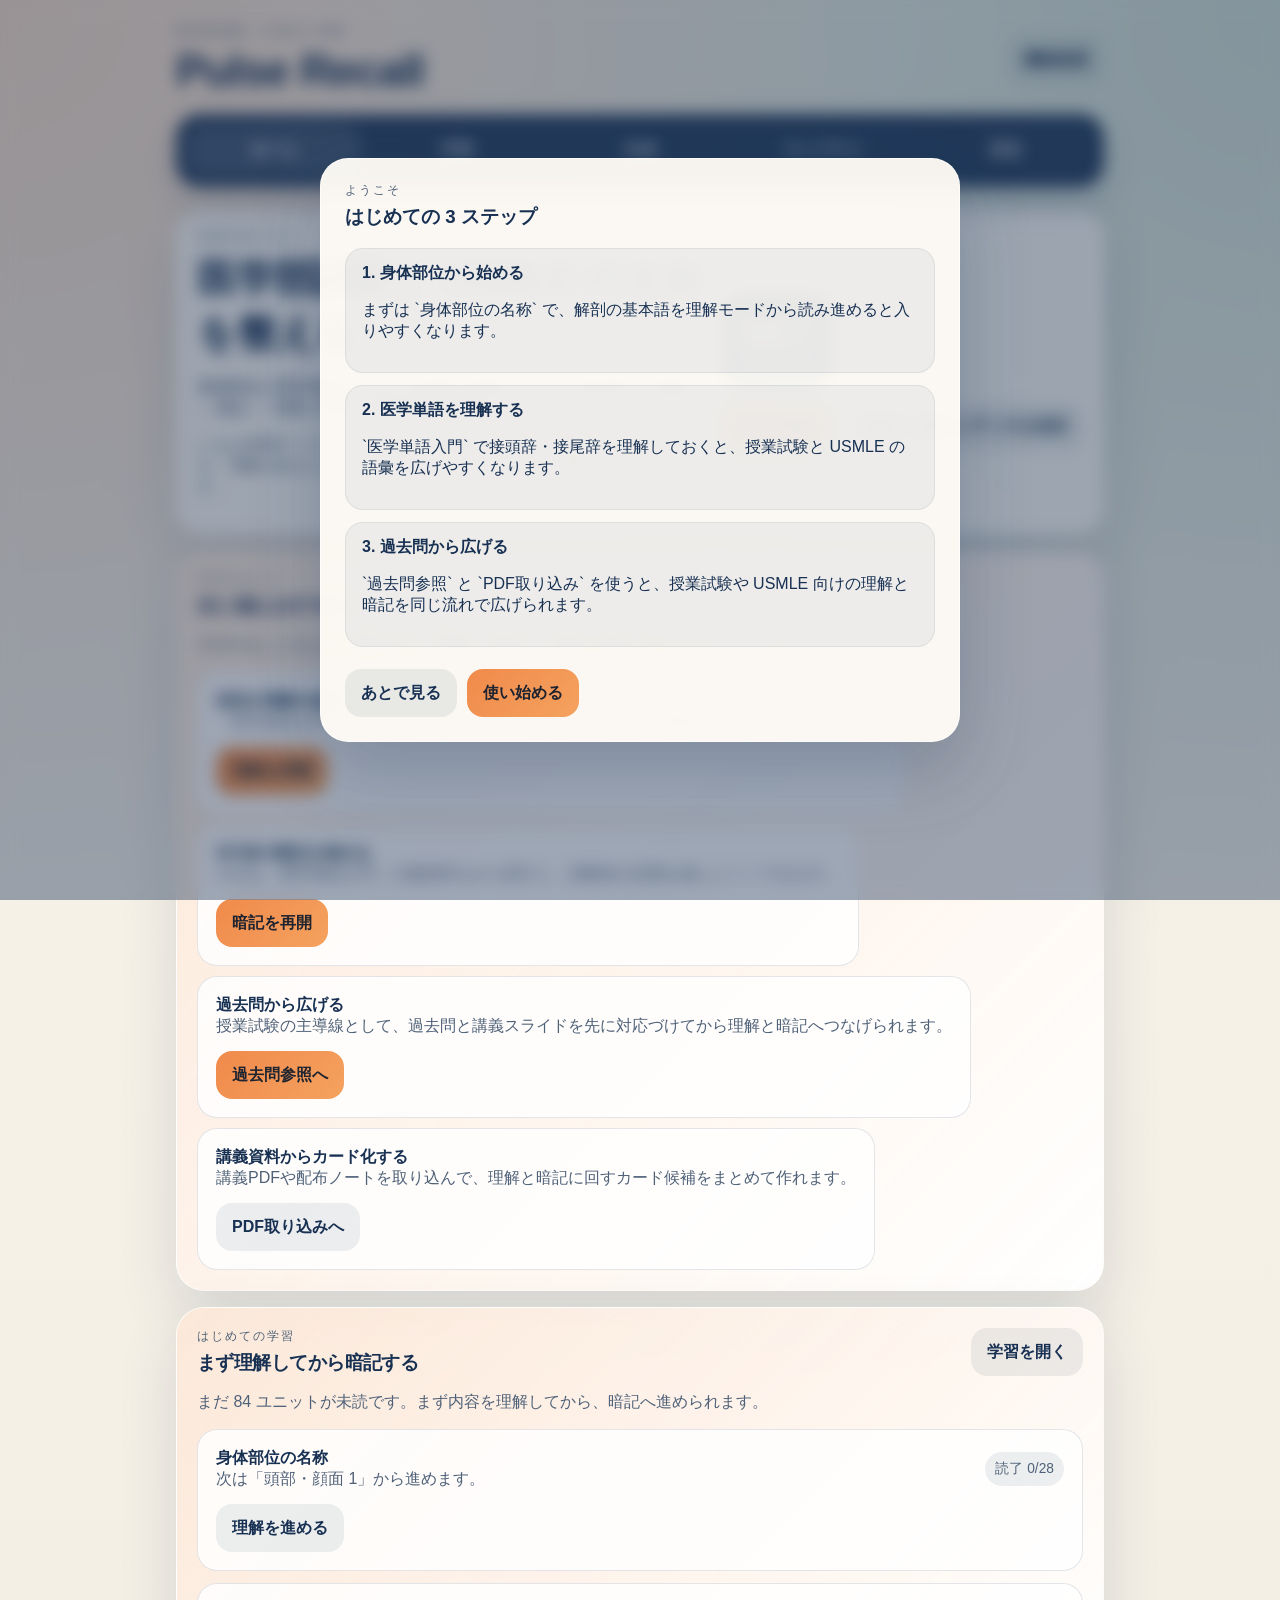
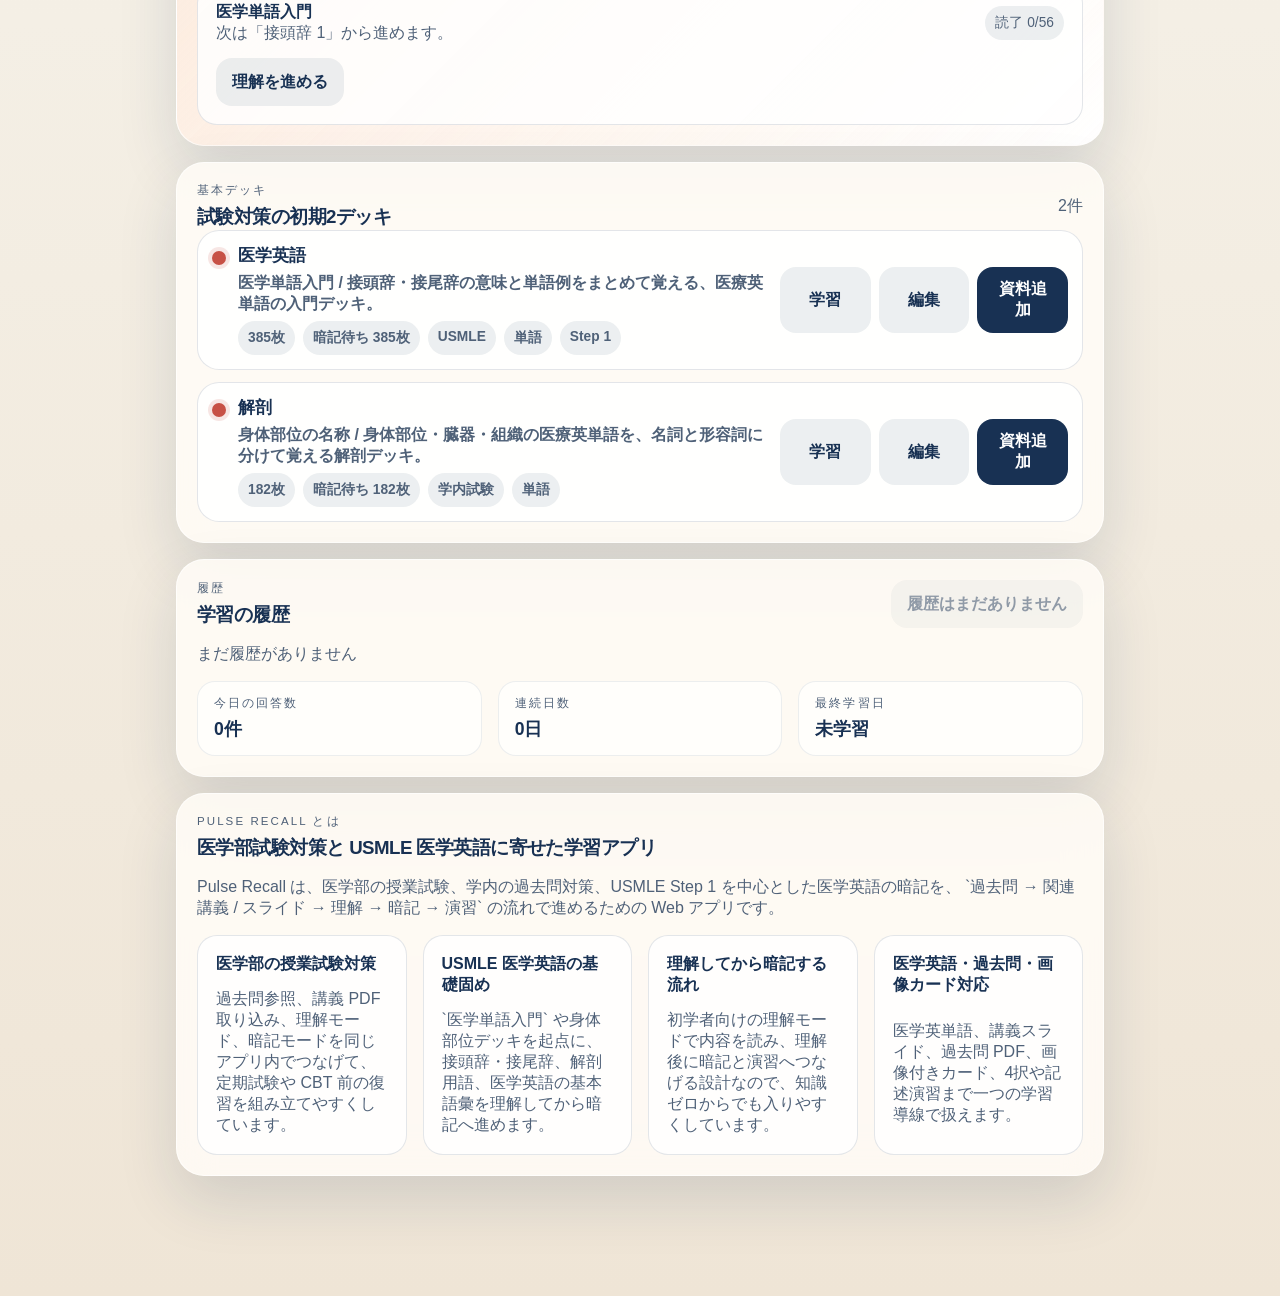
==== commit cfd18fa1: "Improve search indexing signals for Google" ====
--- a/index.html
+++ b/index.html
@@ -10,28 +10,59 @@
     <meta name="apple-mobile-web-app-status-bar-style" content="black-translucent" />
     <meta name="application-name" content="Pulse Recall" />
     <meta name="robots" content="index,follow,max-image-preview:large" />
+    <meta name="googlebot" content="index,follow,max-image-preview:large,max-snippet:-1,max-video-preview:-1" />
     <meta name="google-site-verification" content="yB_P683yh1jK0fufhmPcY9-cGy1gdYH9QJHF6ogSue8" />
     <meta
       name="description"
-      content="医学部の授業試験対策と USMLE 医学英語に向けて、過去問、講義資料、理解モード、暗記カードを一つの流れで扱えるWebアプリです。"
+      content="Pulse Recall は、医学部の授業試験対策と USMLE 医学英語に向けて、過去問、講義資料、理解、暗記、演習を一つの流れで扱えるWebアプリです。"
     />
     <link rel="canonical" href="https://pulse-recall.vercel.app/" />
     <meta property="og:type" content="website" />
+    <meta property="og:site_name" content="Pulse Recall" />
+    <meta property="og:locale" content="ja_JP" />
     <meta property="og:url" content="https://pulse-recall.vercel.app/" />
-    <meta property="og:title" content="Pulse Recall | 医学部学習アプリ" />
+    <meta property="og:title" content="Pulse Recall | 医学部試験対策・USMLE 医学英語アプリ" />
     <meta
       property="og:description"
-      content="医学部の授業試験対策と USMLE 医学英語に向けて、過去問、講義資料、理解モード、暗記カードを一つの流れで扱えるWebアプリです。"
+      content="医学部の授業試験対策と USMLE 医学英語に向けて、過去問、講義資料、理解、暗記、演習を一つの流れで扱えるWebアプリです。"
     />
     <meta property="og:image" content="https://pulse-recall.vercel.app/assets/icon-512.png" />
     <meta name="twitter:card" content="summary" />
     <meta name="twitter:url" content="https://pulse-recall.vercel.app/" />
-    <meta name="twitter:title" content="Pulse Recall | 医学部学習アプリ" />
+    <meta name="twitter:title" content="Pulse Recall | 医学部試験対策・USMLE 医学英語アプリ" />
     <meta
       name="twitter:description"
-      content="医学部の授業試験対策と USMLE 医学英語に向けて、過去問、講義資料、理解モード、暗記カードを一つの流れで扱えるWebアプリです。"
+      content="医学部の授業試験対策と USMLE 医学英語に向けて、過去問、講義資料、理解、暗記、演習を一つの流れで扱えるWebアプリです。"
     />
-    <title>Pulse Recall | 医学部学習アプリ</title>
+    <title>Pulse Recall | 医学部試験対策・USMLE 医学英語アプリ</title>
+    <script type="application/ld+json">
+      {
+        "@context": "https://schema.org",
+        "@graph": [
+          {
+            "@type": "WebSite",
+            "name": "Pulse Recall",
+            "url": "https://pulse-recall.vercel.app/",
+            "inLanguage": "ja-JP",
+            "description": "医学部の授業試験対策と USMLE 医学英語に向けて、過去問、講義資料、理解、暗記、演習を一つの流れで扱えるWebアプリです。"
+          },
+          {
+            "@type": "WebApplication",
+            "name": "Pulse Recall",
+            "url": "https://pulse-recall.vercel.app/",
+            "applicationCategory": "EducationalApplication",
+            "operatingSystem": "Web Browser, iOS, Android",
+            "inLanguage": "ja-JP",
+            "offers": {
+              "@type": "Offer",
+              "price": "0",
+              "priceCurrency": "JPY"
+            },
+            "description": "医学部の授業試験対策と USMLE 医学英語に向けて、過去問、講義資料、理解、暗記、演習を一つの流れで扱えるWebアプリです。"
+          }
+        ]
+      }
+    </script>
     <link rel="manifest" href="manifest.webmanifest" />
     <link rel="icon" href="assets/icon.svg" type="image/svg+xml" />
     <link rel="apple-touch-icon" href="assets/apple-touch-icon.png" />
@@ -203,6 +234,45 @@
             <div id="historyDetailsPanel" hidden>
               <div class="history-chart" id="historyChart" aria-label="7日間の学習履歴"></div>
               <div class="history-breakdown" id="historyBreakdown"></div>
+            </div>
+          </section>
+
+          <section class="panel">
+            <div class="section-heading">
+              <div>
+                <p class="eyebrow">Pulse Recall とは</p>
+                <h3>医学部試験対策と USMLE 医学英語に寄せた学習アプリ</h3>
+              </div>
+            </div>
+            <p class="muted">
+              Pulse Recall は、医学部の授業試験、学内の過去問対策、USMLE Step 1 を中心とした医学英語の暗記を、
+              `過去問 → 関連講義 / スライド → 理解 → 暗記 → 演習` の流れで進めるための Web アプリです。
+            </p>
+            <div class="action-grid">
+              <article class="library-card">
+                <h4>医学部の授業試験対策</h4>
+                <p class="muted">
+                  過去問参照、講義 PDF 取り込み、理解モード、暗記モードを同じアプリ内でつなげて、定期試験や CBT 前の復習を組み立てやすくしています。
+                </p>
+              </article>
+              <article class="library-card">
+                <h4>USMLE 医学英語の基礎固め</h4>
+                <p class="muted">
+                  `医学単語入門` や身体部位デッキを起点に、接頭辞・接尾辞、解剖用語、医学英語の基本語彙を理解してから暗記へ進めます。
+                </p>
+              </article>
+              <article class="library-card">
+                <h4>理解してから暗記する流れ</h4>
+                <p class="muted">
+                  初学者向けの理解モードで内容を読み、理解後に暗記と演習へつなげる設計なので、知識ゼロからでも入りやすくしています。
+                </p>
+              </article>
+              <article class="library-card">
+                <h4>医学英語・過去問・画像カード対応</h4>
+                <p class="muted">
+                  医学英単語、講義スライド、過去問 PDF、画像付きカード、4択や記述演習まで一つの学習導線で扱えます。
+                </p>
+              </article>
             </div>
           </section>
         </section>
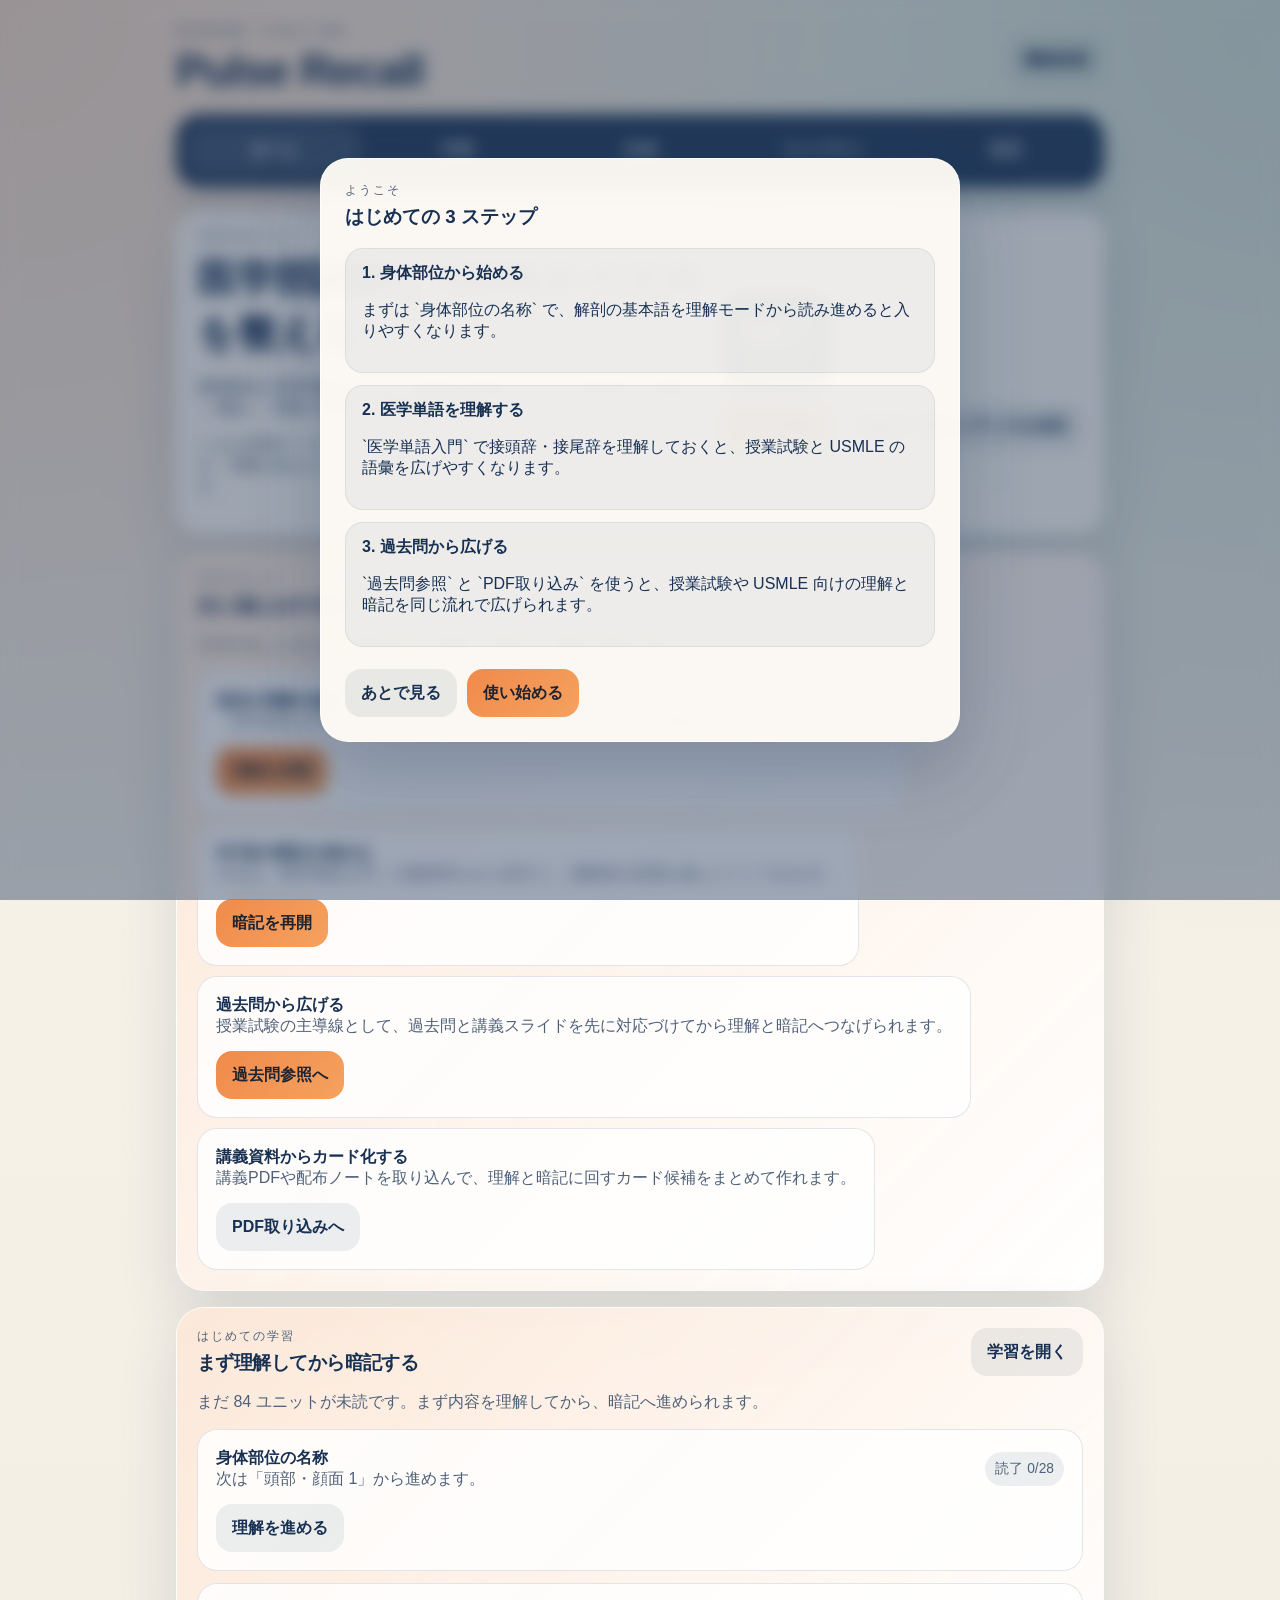
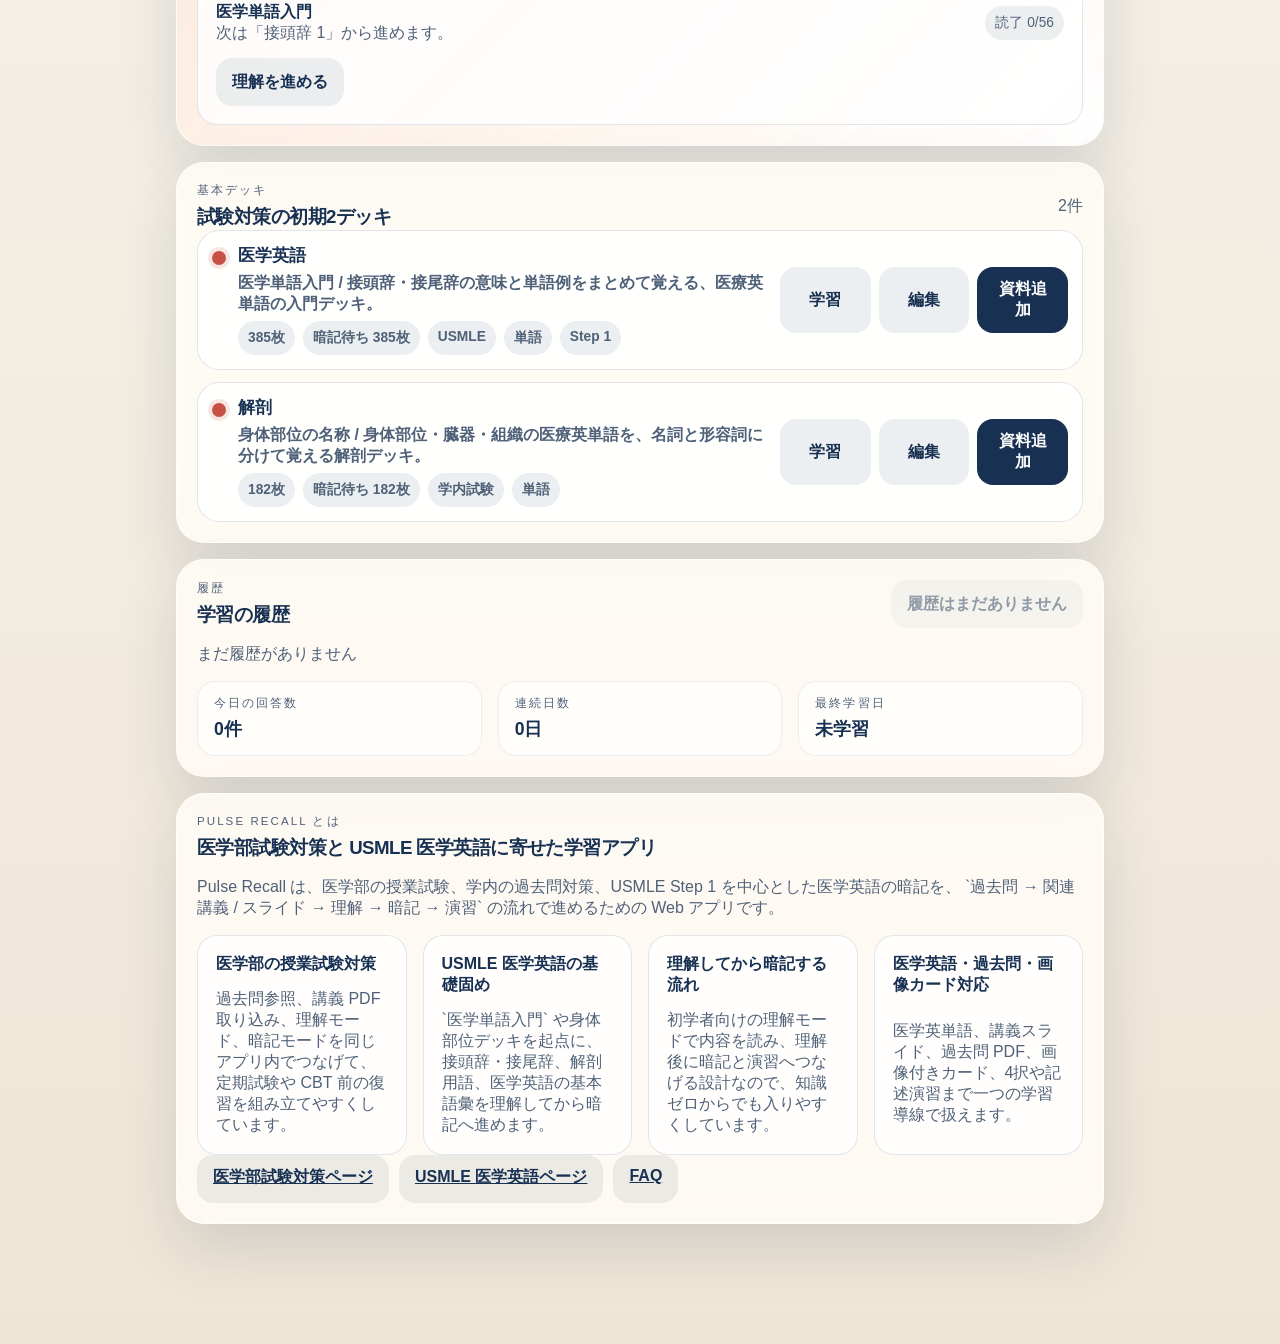
==== commit 1503a13f: "Add static landing pages for search discovery" ====
--- a/index.html
+++ b/index.html
@@ -274,6 +274,11 @@
                 </p>
               </article>
             </div>
+            <div class="button-row">
+              <a class="ghost-button" href="/medical-exam-app.html">医学部試験対策ページ</a>
+              <a class="ghost-button" href="/usmle-medical-english.html">USMLE 医学英語ページ</a>
+              <a class="ghost-button" href="/medical-exam-faq.html">FAQ</a>
+            </div>
           </section>
         </section>
 
